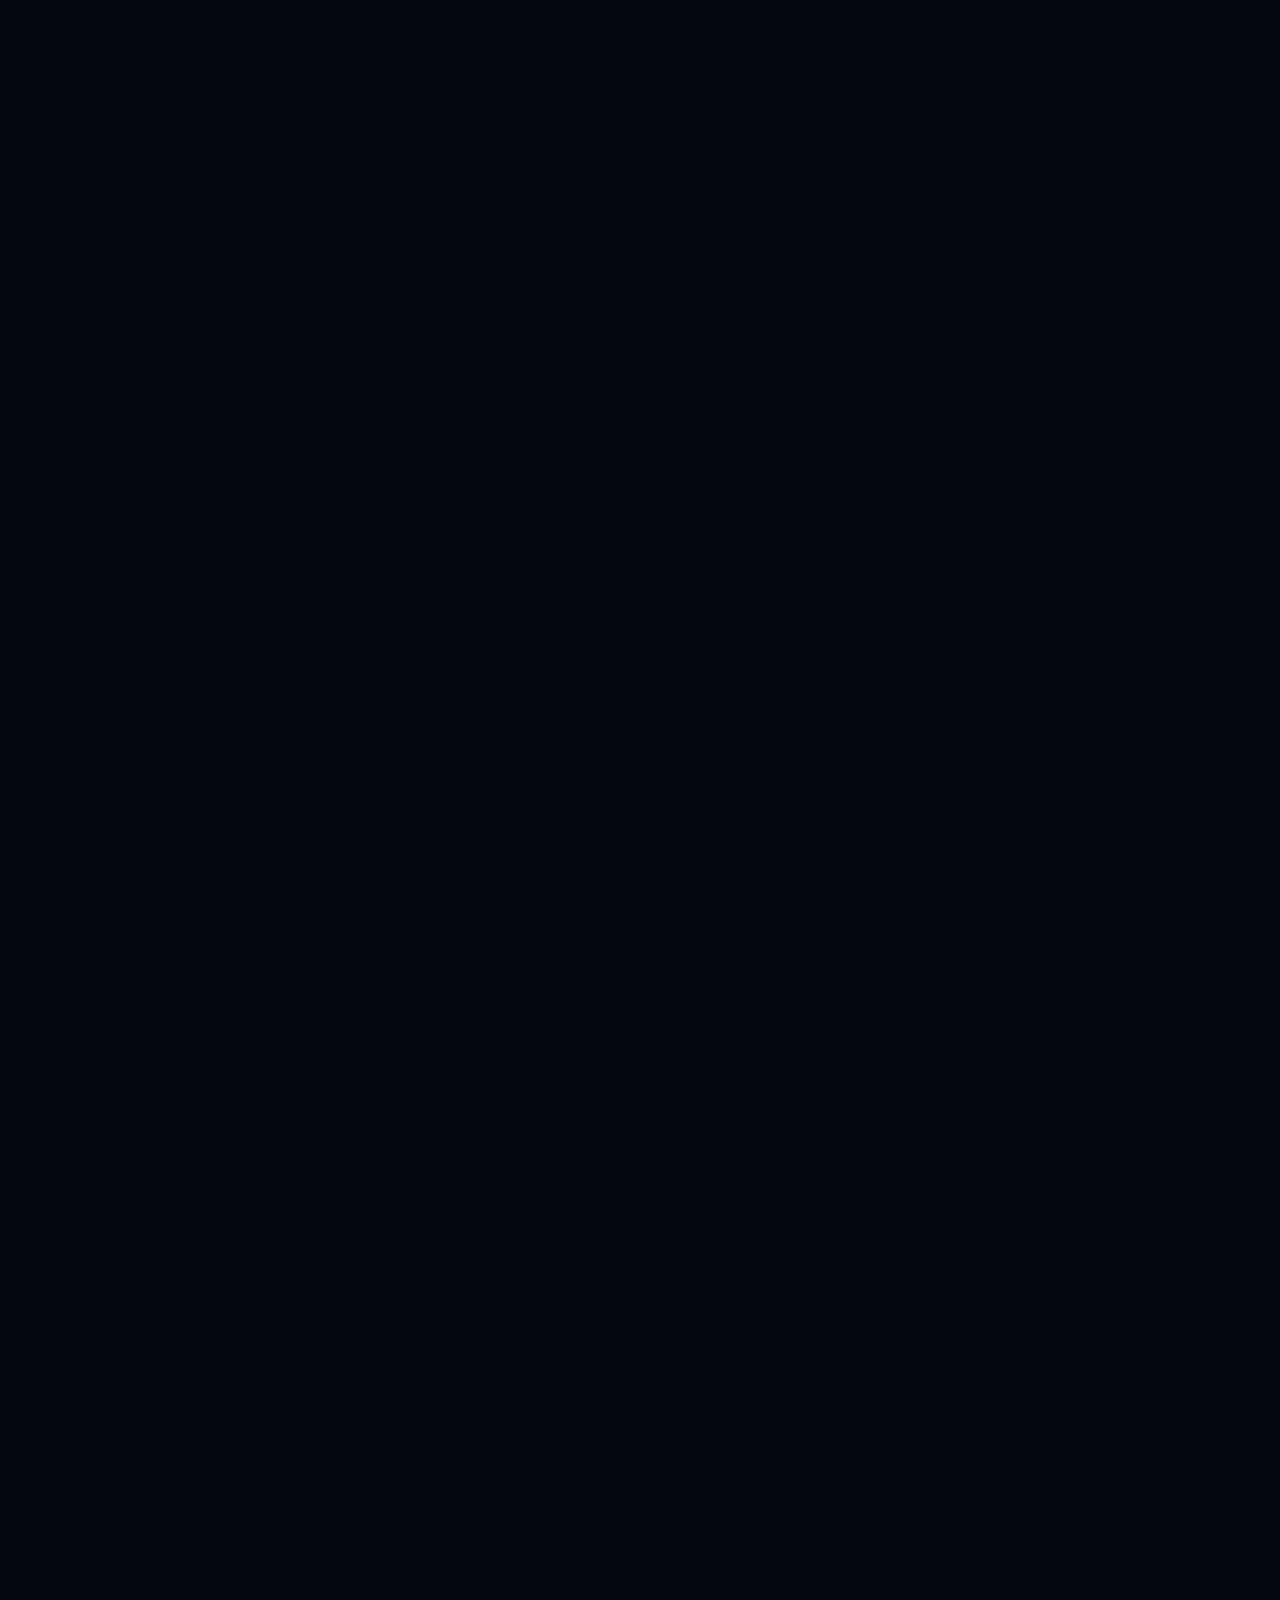
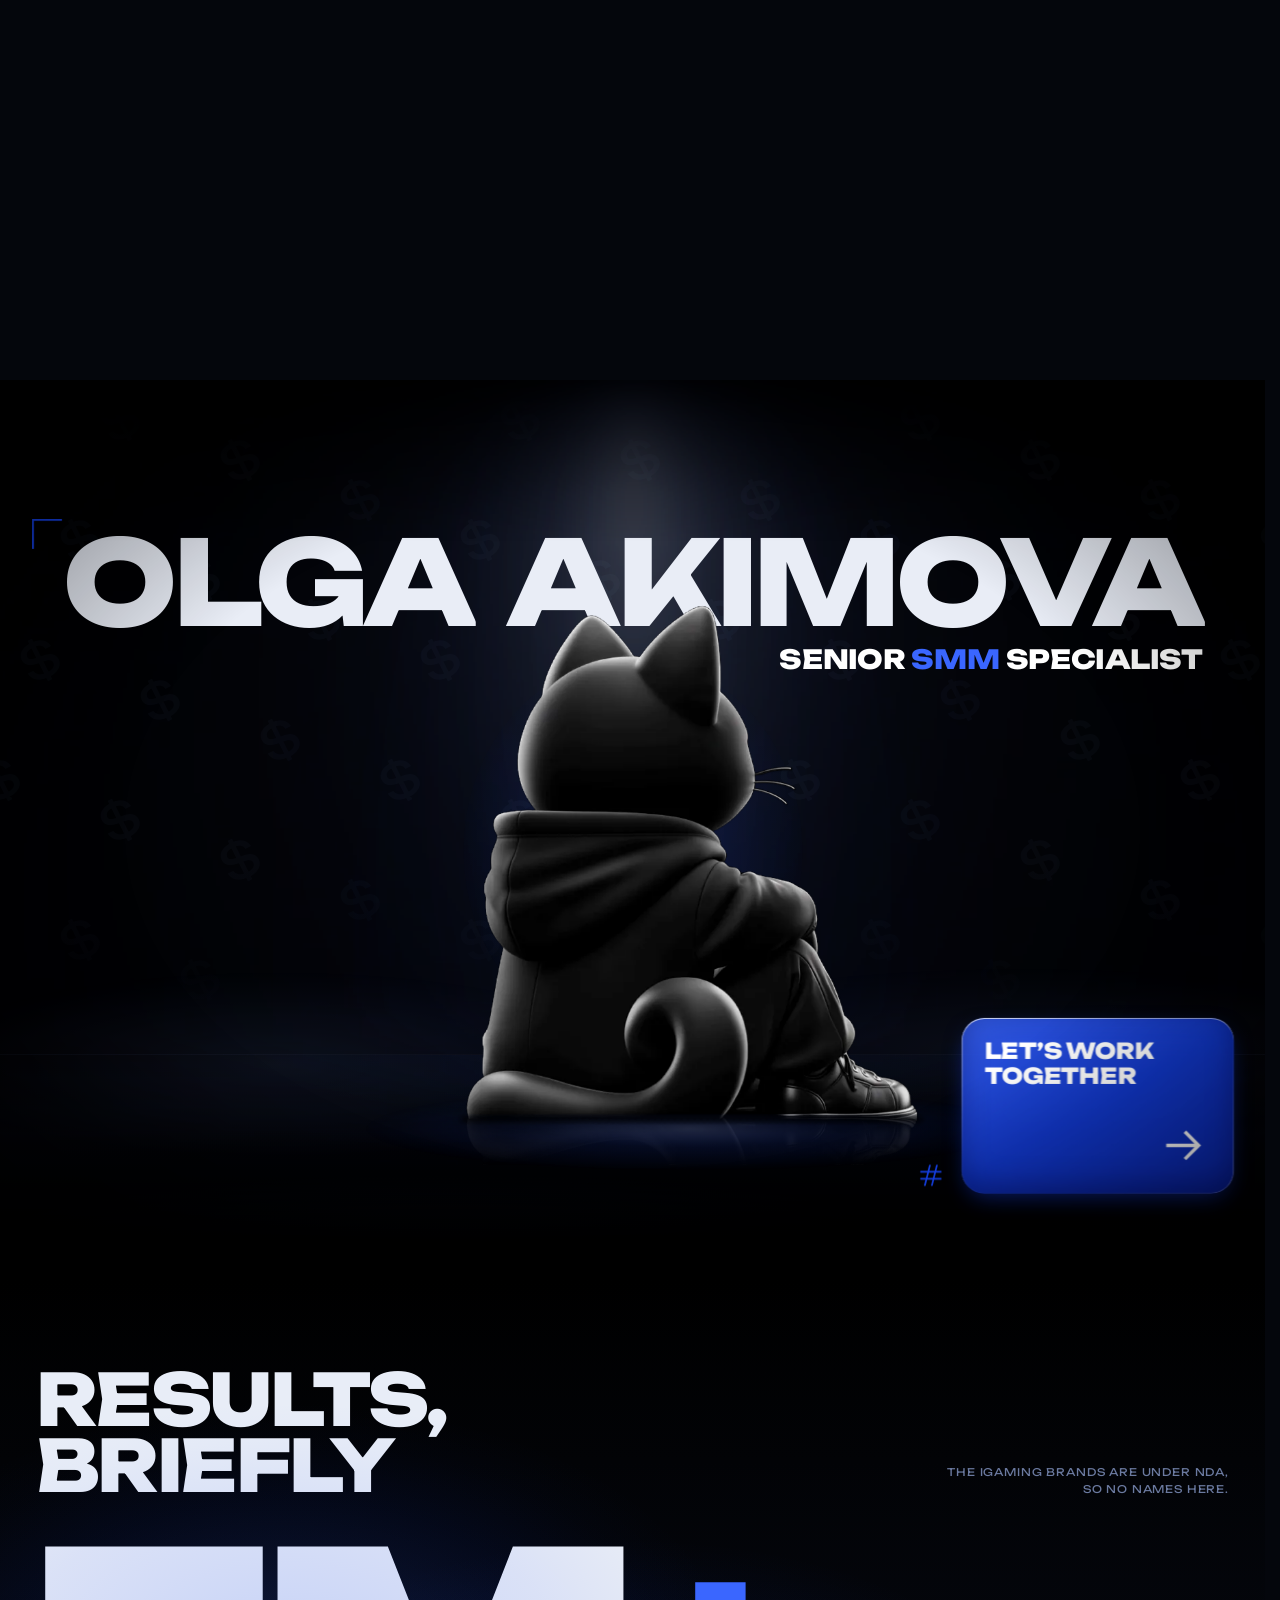
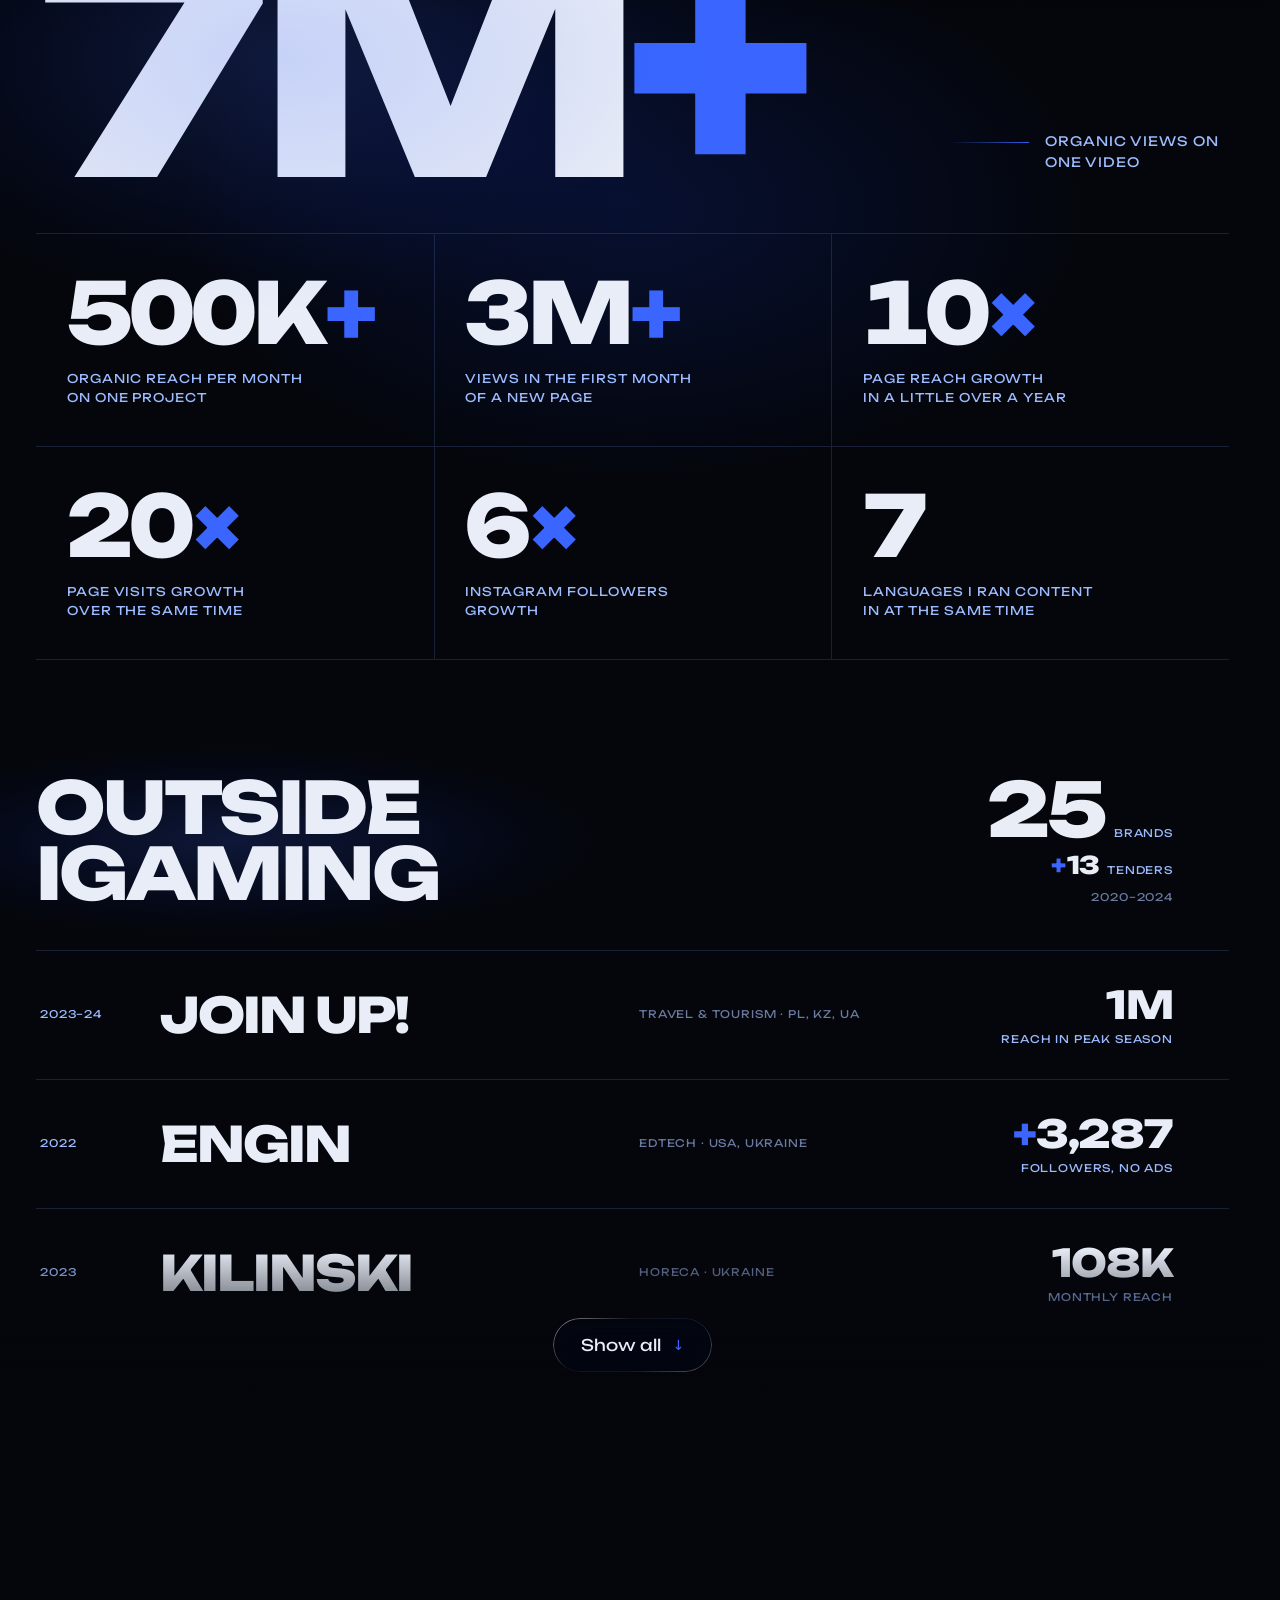
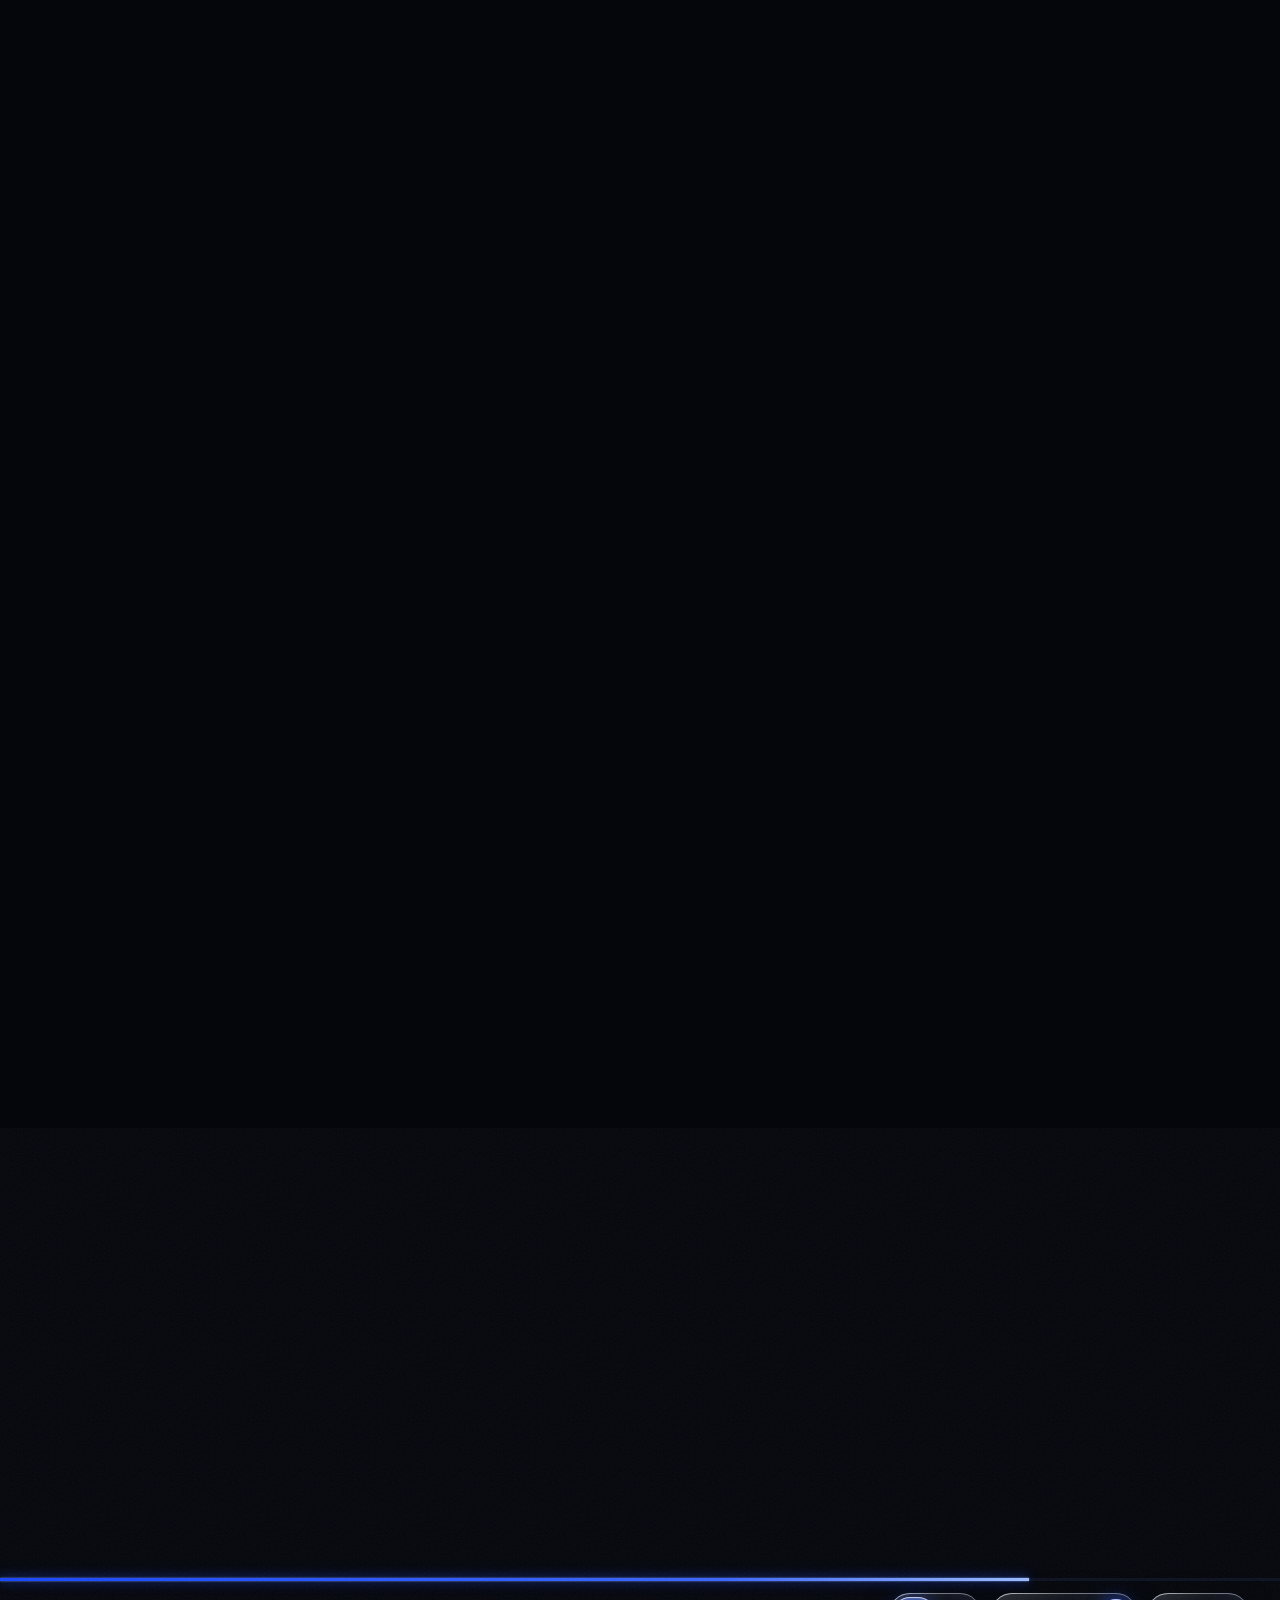
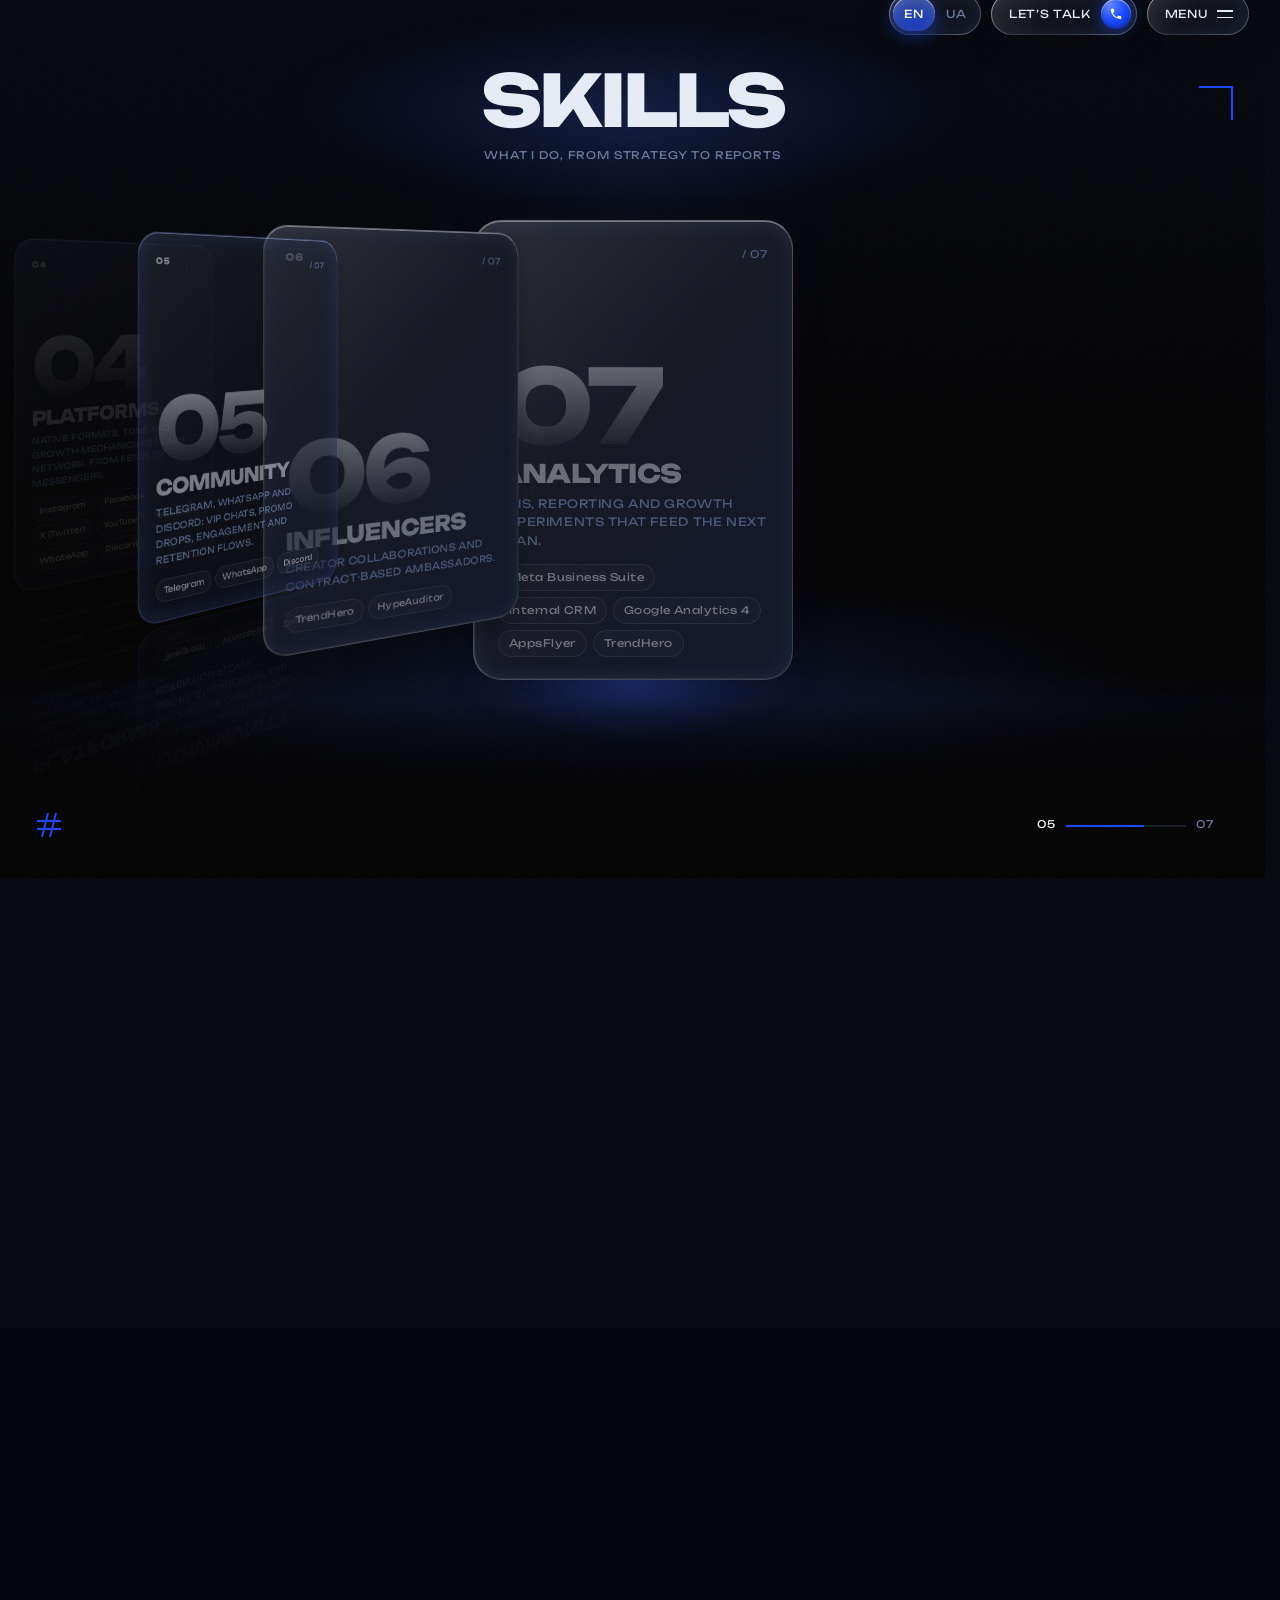
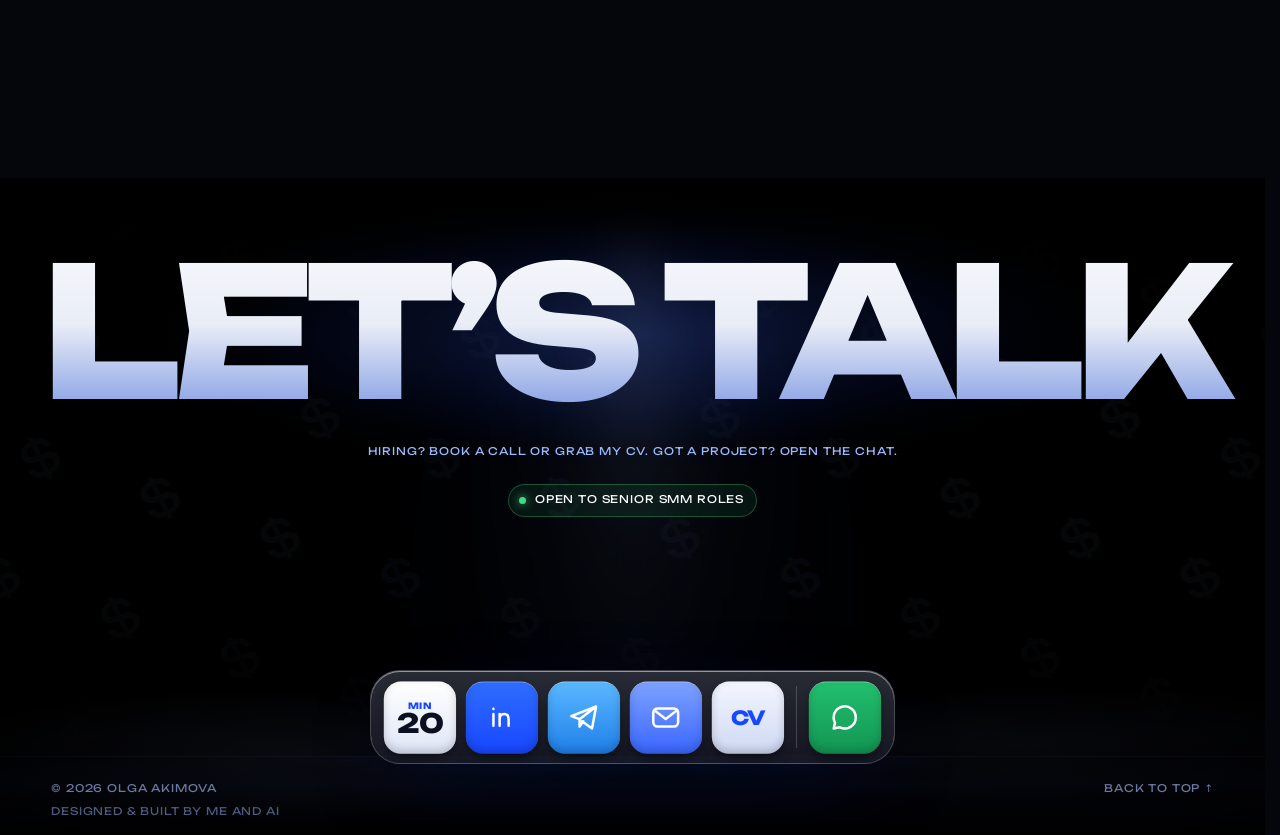
==== index.html @ deefdbe8 "Custom domain itsolga.com: meta URLs, CV window link and both CVs (PDF + page images) point to it Co" ====
<!DOCTYPE html>
<html lang="en" class="is-loading">
<head>
  <meta charset="utf-8">
  <meta name="viewport" content="width=device-width, initial-scale=1, viewport-fit=cover">
  <title>Olga Akimova — Senior SMM Specialist</title>
  <meta name="description" content="Olga Akimova — Senior SMM Specialist with 6+ years across the U.S., Europe, LATAM, Asia, Africa and the UAE, including 2+ years in iGaming. Social strategy, content, community, growth and AI content.">
  <meta name="theme-color" content="#04060c">
  <meta property="og:title" content="Olga Akimova — Senior SMM Specialist">
  <meta property="og:description" content="Senior SMM Specialist. 6+ years, 2+ in iGaming. Launches from zero, organic growth, AI content.">
  <meta property="og:type" content="website">
  <meta property="og:url" content="https://itsolga.com/">
  <meta property="og:image" content="https://itsolga.com/assets/og.jpg">
  <meta property="og:image:width" content="1200">
  <meta property="og:image:height" content="630">
  <meta property="og:image:alt" content="Olga Akimova — Senior SMM Specialist">
  <meta name="twitter:card" content="summary_large_image">
  <meta name="twitter:image" content="https://itsolga.com/assets/og.jpg">
  <link rel="icon" href="assets/favicon.png" type="image/png" sizes="48x48">
  <link rel="apple-touch-icon" href="assets/apple-touch-icon.png">
  <meta name="theme-color" content="#04060c">
  <link rel="preload" href="assets/fonts/unbounded-latin-800-normal.woff2" as="font" type="font/woff2" crossorigin>
  <link rel="preload" href="assets/fonts/unbounded-cyrillic-800-normal.woff2" as="font" type="font/woff2" crossorigin>
  <link rel="preload" href="assets/fonts/unbounded-latin-400-normal.woff2" as="font" type="font/woff2" crossorigin>
  <link rel="preload" href="assets/cat/seq/000.webp?v=20261126a" as="image" media="(min-aspect-ratio: 3/4)">
  <link rel="preload" href="assets/cat/seq-m/000.webp?v=20261126a" as="image" media="(max-aspect-ratio: 3/4)">
  <link rel="stylesheet" href="css/style.css?v=20261133m">
  <!-- scripts start downloading right away but run after the page is parsed, in this order -->
  <script defer src="vendor/lenis.min.js"></script>
  <script defer src="js/i18n.js?v=20261133m"></script>
  <script defer src="js/main.js?v=20261133m"></script>
  <script defer src="js/cases.js?v=20261133m"></script>
  <script defer src="js/cases-ui.js?v=20261133m"></script>
  <script defer src="js/skills.js?v=20261133m"></script>
  <script defer src="js/contact.js?v=20261133m"></script>
</head>
<body class="is-loading">

  <!-- ================= LOADER =================
       Minimal: a thin line and a small number while the cat frames load. -->
  <div class="loader" id="loader" aria-hidden="true">
    <div class="loader__line"><i id="loaderBar"></i></div>
    <div class="loader__count mono" id="loaderCount">0%</div>
  </div>

  <!-- scroll progress: how much of the page is behind you -->
  <div class="progress" aria-hidden="true"><i id="scrollProgress"></i></div>

  <!-- ================= HEADER ================= -->
  <header class="header" id="header">
    <nav class="header__right" aria-label="Main">
      <div class="lang glass" role="group" aria-label="Language">
        <i class="lang__pill" aria-hidden="true"></i>
        <button class="lang__btn" data-lang="en" type="button">EN</button>
        <button class="lang__btn" data-lang="uk" type="button">UA</button>
      </div>
      <a class="pill pill--cta glass" href="https://cal.com/olga-akimova" target="_blank" rel="noopener" aria-label="Book a call">
        <span data-i18n="nav.talk">Let’s talk</span>
        <span class="pill__icon" aria-hidden="true">
          <svg viewBox="0 0 24 24"><path d="M6.6 10.8a15.1 15.1 0 0 0 6.6 6.6l2.2-2.2a1 1 0 0 1 1-.25c1.12.37 2.33.57 3.6.57a1 1 0 0 1 1 1V20a1 1 0 0 1-1 1A17 17 0 0 1 3 4a1 1 0 0 1 1-1h3.5a1 1 0 0 1 1 1c0 1.25.2 2.45.57 3.57a1 1 0 0 1-.25 1z" fill="currentColor"/></svg>
        </span>
      </a>
      <button class="pill pill--menu glass" id="menuBtn" type="button" aria-expanded="false" aria-controls="menu">
        <span data-i18n="nav.menu">Menu</span>
        <span class="burger" aria-hidden="true"><i></i><i></i></span>
      </button>
    </nav>
  </header>

  <!-- ================= MENU OVERLAY ================= -->
  <!-- liquid-glass refraction (used by Chromium; other browsers fall back to blur) -->
  <svg width="0" height="0" style="position:absolute" aria-hidden="true">
    <filter id="lg-refract" x="0" y="0" width="100%" height="100%" color-interpolation-filters="sRGB">
      <feTurbulence type="fractalNoise" baseFrequency="0.008 0.012" numOctaves="2" seed="7" result="noise"/>
      <feGaussianBlur in="noise" stdDeviation="2" result="soft"/>
      <feDisplacementMap in="SourceGraphic" in2="soft" scale="38" xChannelSelector="R" yChannelSelector="G"/>
    </filter>
  </svg>

  <div class="menu" id="menu" aria-hidden="true">
    <div class="menu__grid"></div>
    <ul class="menu__list">
      <li><a href="#top"><span class="mono">01</span><b data-i18n="menu.home">Home</b></a></li>
      <li><a href="#numbers"><span class="mono">02</span><b data-i18n="menu.numbers">Numbers</b></a></li>
      <li><a href="#cases"><span class="mono">03</span><b data-i18n="menu.cases">Cases</b></a></li>
      <li><a href="#skills"><span class="mono">04</span><b data-i18n="menu.skills">Skills</b></a></li>
      <li><a href="#contact"><span class="mono">05</span><b data-i18n="menu.contact">Contact</b></a></li>
    </ul>
  </div>

  <main id="top">
    <!-- ================= HERO ================= -->
    <section class="hero" id="hero">
      <div class="hero__pin">
        <!-- full-bleed atmosphere -->
        <div class="hero__bg" aria-hidden="true">
          <div class="hero__pattern"></div>
          <div class="hero__light"></div>
          <div class="hero__light hero__light--wide"></div>
          <div class="hero__floor"></div>
          <div class="haze haze--back"></div>
        </div>

        <!-- the composition: a fixed artboard (1440×900, or 390×844 on portrait screens)
             scaled as one piece, so nothing shifts when the window or zoom changes -->
        <div class="board" id="board">
          <i class="corner corner--tl" aria-hidden="true"></i>
          <i class="corner corner--br" aria-hidden="true"></i>

          <h1 class="hero__title" id="heroTitle">
            <span class="sr" data-i18n="hero.sr">Olga Akimova — Senior SMM Specialist</span>
            <span class="hero__row" id="heroRow" aria-hidden="true">
              <span class="hero__mask"><span class="hero__word" data-i18n="hero.first">OLGA</span></span>
              <span class="hero__mask"><span class="hero__word" data-i18n="hero.last">AKIMOVA</span></span>
            </span>
            <span class="hero__mask hero__mask--role" aria-hidden="true"><span class="hero__role" data-i18n="hero.role">SENIOR <em>SMM</em> SPECIALIST</span></span>
          </h1>

          <ul class="hero__list mono" aria-label="Focus">
            <li>iGAMING</li>
            <li data-i18n="hero.l2">STRATEGY</li>
            <li data-i18n="hero.l3">CONTENT</li>
            <li data-i18n="hero.l4">GROWTH</li>
          </ul>

          <div class="hero__stage" id="stage">
            <canvas class="cat" id="cat" role="img" aria-label="Black cat mascot in a hoodie"></canvas>
          </div>

          <!-- HUD labels (appear while the cat turns) -->
          <div class="hud hud--1">
            <span class="hud__tag mono" data-i18n="hero.t1">ROLE</span>
            <p class="mono" data-i18n="hero.n1"><span class="hud__dup">SENIOR SMM SPECIALIST. <br></span>6+ YEARS IN SOCIAL. <br>EX-TEAM LEAD.</p>
          </div>
          <div class="hud hud--2">
            <span class="hud__tag mono" data-i18n="hero.t2">iGAMING</span>
            <p class="mono" data-i18n="hero.n2">2+ YEARS IN iGAMING. <br>LATAM, AFRICA, TURKEY. <br>LAUNCHES FROM ZERO.</p>
          </div>
          <div class="hud hud--3">
            <span class="hud__tag mono" data-i18n="hero.t3">AI</span>
            <p class="mono" data-i18n="hero.n3">AI CONTENT &amp; AUTOMATION. <br>VIRTUAL CREATORS. <br>2× OUTPUT, SAME TEAM.</p>
          </div>

          <a class="cta glass magnetic" href="#contact">
            <span class="cta__text" data-i18n="hero.cta">Let’s work <br>together</span>
            <span class="cta__arrow" aria-hidden="true">
              <svg viewBox="0 0 48 48"><path d="M10 24h26M26 13l11 11-11 11" fill="none" stroke="currentColor" stroke-width="3" stroke-linecap="square"/></svg>
            </span>
          </a>

          <div class="hero__scroll mono"><i></i><span data-i18n="hero.scroll">SCROLL TO EXPLORE</span></div>
        </div>

        <div class="haze haze--front" aria-hidden="true"></div>
        <div class="vignette" aria-hidden="true"></div>
      </div>
    </section>

    <!-- placeholder so the hero pin has room to finish; next blocks go here -->
    <!-- ================= NUMBERS ================= -->
    <section class="nums" id="numbers">
      <div class="nums__in">
        <header class="nums__head">
          <h2 class="nums__title" data-i18n="nums.title">Results, <br>briefly</h2>
          <p class="nums__note mono" data-i18n="nums.note">The iGaming brands are under NDA, <br>so no names here.</p>
        </header>
        <div class="nums__hero">
          <div class="nums__big"><span class="sr">7M+</span><span class="count" aria-hidden="true" data-to="7">7</span><span aria-hidden="true">M</span><em aria-hidden="true">+</em></div>
          <p class="nums__lbl mono" data-i18n="nums.big">Organic views on one video</p>
        </div>
        <ul class="nums__grid">
          <li class="cell" style="--i:0">
            <div class="cell__num"><span class="sr">500K+</span><span class="count" aria-hidden="true" data-to="500">500</span><span aria-hidden="true">K</span><em aria-hidden="true">+</em></div>
            <p class="cell__lbl mono" data-i18n="nums.c1">Organic reach per month <br>on one project</p>
          </li>
          <li class="cell" style="--i:1">
            <div class="cell__num"><span class="sr">3M+</span><span class="count" aria-hidden="true" data-to="3">3</span><span aria-hidden="true">M</span><em aria-hidden="true">+</em></div>
            <p class="cell__lbl mono" data-i18n="nums.c2">Views in the first month <br>of a new page</p>
          </li>
          <li class="cell" style="--i:2">
            <div class="cell__num"><span class="sr">10×</span><span class="count" aria-hidden="true" data-to="10">10</span><em aria-hidden="true">×</em></div>
            <p class="cell__lbl mono" data-i18n="nums.c3">Page reach growth <br>in a little over a year</p>
          </li>
          <li class="cell" style="--i:3">
            <div class="cell__num"><span class="sr">20×</span><span class="count" aria-hidden="true" data-to="20">20</span><em aria-hidden="true">×</em></div>
            <p class="cell__lbl mono" data-i18n="nums.c4">Page visits growth <br>over the same time</p>
          </li>
          <li class="cell" style="--i:4">
            <div class="cell__num"><span class="sr">6×</span><span class="count" aria-hidden="true" data-to="6">6</span><em aria-hidden="true">×</em></div>
            <p class="cell__lbl mono" data-i18n="nums.c5">Instagram followers <br>growth</p>
          </li>
          <li class="cell" style="--i:5">
            <div class="cell__num"><span class="sr">7</span><span class="count" aria-hidden="true" data-to="7">7</span><em aria-hidden="true"></em></div>
            <p class="cell__lbl mono" data-i18n="nums.c6">Languages I ran content <br>in at the same time</p>
          </li>
        </ul>
      </div>
    </section>

    <!-- ================= CASES OUTSIDE iGAMING ================= -->
    <section class="cases" id="cases">
      <!-- soft glow in the hovered brand's colour, drifts after the cursor (desktop) -->
      <div class="cglow-wrap" aria-hidden="true"><div class="cglow" id="cglow"></div></div>
      <div class="cases__in">
        <header class="cases__head">
          <h2 class="cases__title" data-i18n="cases.title">Outside <br>iGaming</h2>
          <div class="cases__count">
            <span class="cases__row"><b class="cases__big" id="casesBrands">25</b><span class="cases__lbl mono" data-i18n="cases.brands">brands</span></span>
            <span class="cases__more"><b><em aria-hidden="true">+</em><span id="casesTenders">13</span></b> <span class="mono" data-i18n="cases.tenders">tenders</span></span>
            <p class="cases__note mono" data-i18n="cases.note">2020–2024</p>
          </div>
        </header>
        <ol class="clist" id="clist"></ol>
      </div>
      <div class="also">
        <p class="also__label mono" data-i18n="cases.also">Tenders and <br>smaller projects</p>
        <div class="also__viewport"><div class="also__track" id="alsoTrack"></div></div>
      </div>
    </section>

    <section class="skills" id="skills" aria-labelledby="skTitle">
      <div class="skills__pin">
        <div class="sk-studio" aria-hidden="true"><div class="sk-beam"></div><div class="sk-floor"></div><div class="sk-vig"></div></div>
        <span class="sk-corner sk-corner--tl" aria-hidden="true"></span><span class="sk-corner sk-corner--br" aria-hidden="true"></span>
        <header class="sk-head">
          <h2 class="sk-title" id="skTitle" data-i18n="skills.title">Skills</h2>
          <p class="sk-note mono" data-i18n="skills.note">What I do, from strategy to reports</p>
        </header>
        <div class="sk-stage"><div class="sk-halo" aria-hidden="true"></div><div class="sk-track"></div></div>
        <div class="sk-prog mono"><b id="skNum">01</b><i aria-hidden="true"><s id="skBar"></s></i><span>06</span></div>
      </div>
    </section>

    <section class="contact" id="contact" aria-labelledby="ctTitle">
      <div class="ct-bg" aria-hidden="true"><div class="ct-pattern"></div><div class="ct-light"></div><div class="ct-floor"></div><div class="ct-haze"></div><div class="ct-vig"></div></div>
      <div class="ct-scrim" aria-hidden="true"></div>
      
      <div class="ct-in">
        <h2 class="ct-title" id="ctTitle" data-i18n="contact.title">Let’s talk</h2>
        <p class="ct-lead mono" data-i18n="contact.lead">Hiring? Book a call or grab my CV. Got a project? Open the chat.</p>
        <span class="ct-status mono" data-i18n="contact.status">Open to Senior SMM roles</span>
        <div class="ct-dock" id="ctDock">
          <span class="ct-bar" aria-hidden="true"></span>
          <a class="ct-app" style="--i:0" href="https://cal.com/olga-akimova" target="_blank" rel="noopener"><span class="ct-face ct-f-cal"><em data-i18n="contact.min">MIN</em><strong>20</strong></span><span class="ct-tip ct-tip--main mono" data-i18n="contact.call">Book a call</span><span class="ct-lbl" data-i18n="contact.callShort">Call</span><span class="ct-dot"></span></a>
          <a class="ct-app" style="--i:1" href="https://www.linkedin.com/in/olha-akimova" target="_blank" rel="noopener"><span class="ct-face ct-f-in"><svg class="ct-ico"><use href="#ct-i-in"/></svg></span><span class="ct-tip mono">LinkedIn</span><span class="ct-lbl">LinkedIn</span><span class="ct-dot"></span></a>
          <a class="ct-app" style="--i:2" href="https://t.me/itsolz" target="_blank" rel="noopener"><span class="ct-face ct-f-tg"><svg class="ct-ico"><use href="#ct-i-tg"/></svg></span><span class="ct-tip mono">Telegram</span><span class="ct-lbl">Telegram</span><span class="ct-dot"></span></a>
          <a class="ct-app" style="--i:3" href="mailto:hello@mail.com"><span class="ct-face ct-f-mail"><svg class="ct-ico"><use href="#ct-i-mail"/></svg></span><span class="ct-tip mono">hello@mail.com</span><span class="ct-lbl" data-i18n="contact.email">Email</span><span class="ct-dot"></span></a>
          <a class="ct-app" style="--i:4" href="#cv" data-cv><span class="ct-face ct-f-cv"><b>CV</b></span><span class="ct-tip mono" data-i18n="contact.cv">CV · PDF</span><span class="ct-lbl">CV</span><span class="ct-dot"></span></a>
          <span class="ct-sep" aria-hidden="true"></span>
          <a class="ct-app" style="--i:5" href="#brief" data-openchat><span class="ct-face ct-f-chat"><svg class="ct-ico"><use href="#ct-i-chat"/></svg></span><span class="ct-tip mono" data-i18n="contact.brief">Brief me · 10 sec</span><span class="ct-lbl" data-i18n="contact.briefShort">Brief</span><span class="ct-dot"></span></a>
          <div class="ct-win" id="ctWin" role="dialog" aria-labelledby="ctWinName" data-lenis-prevent>
            <div class="ct-win__head"><span class="ct-ava">OA</span><span><b id="ctWinName" data-i18n="contact.name">Olga Akimova</b><small id="ctState" data-i18n="contact.online">online</small></span><button class="ct-x" id="ctClose" type="button" aria-label="Close"><i></i><i></i></button></div>
            <div class="ct-log" id="ctLog" aria-live="polite"></div>
            <div class="ct-reply"><div class="ct-kb" id="ctKb"></div><div class="ct-comp"><div class="ct-field" id="ctField"></div><a class="ct-sendbtn" id="ctSend" target="_blank" rel="noopener" aria-label="Send in Telegram" aria-disabled="true"><svg viewBox="0 0 24 24"><path d="M21 4 3 11l6 2.2M21 4l-3 16-7.2-5.3M21 4 9 13.2v5.3l2.8-3.8"/></svg></a></div><div class="ct-hint" id="ctHint"></div></div>
          </div>
        </div>
      </div>
      <footer class="ct-foot mono">
        <div class="ct-foot__row"><span data-i18n="contact.copy">© 2026 Olga Akimova</span><a href="#top" data-i18n="contact.top">Back to top ↑</a></div>
        <div class="ct-foot__row ct-foot__row--sub"><span data-i18n="contact.role">Designed &amp; built by me and AI</span></div>
      </footer>
      <svg width="0" height="0" style="position:absolute" aria-hidden="true">
        <symbol id="ct-i-in" viewBox="0 0 24 24"><path d="M6 9.5V18M6 5.6v.2M10.5 18V9.5M10.5 13.2c0-2.3 1.4-3.7 3.4-3.7S17 10.9 17 13.2V18"/></symbol>
        <symbol id="ct-i-tg" viewBox="0 0 24 24"><path d="M21 4 3 11l6 2.2M21 4l-3 16-7.2-5.3M21 4 9 13.2v5.3l2.8-3.8"/></symbol>
        <symbol id="ct-i-mail" viewBox="0 0 24 24"><rect x="3" y="5.5" width="18" height="13" rx="3"/><path d="m4 7 8 6 8-6"/></symbol>
        <symbol id="ct-i-chat" viewBox="0 0 24 24"><path d="M20 12a8 8 0 0 1-11.6 7.1L4 20l1-4.2A8 8 0 1 1 20 12Z"/></symbol>
      </svg>
    </section>
  </main>

  <!-- case view: opens over the page when a case is chosen -->
  <div class="cview" id="cview" data-lenis-prevent role="dialog" aria-modal="true" aria-hidden="true" aria-labelledby="cviewName">
    <div class="cview__panel">
      <button class="cview__close" id="cviewClose" type="button" aria-label="Close"><i></i><i></i></button>
      <div class="cview__media" id="cviewMedia"></div>
      <div class="cview__text">
        <p class="cview__meta mono" id="cviewMeta"></p>
        <h3 class="cview__name" id="cviewName"></h3>
        <p class="cview__line" id="cviewLine"></p>
        <ul class="cview__stats" id="cviewStats"></ul>
        <div class="cview__body" id="cviewBody"></div>
        <p class="cview__did" id="cviewDid"></p>
        <div class="cview__nav" id="cviewNav">
          <button class="cview__btn mono" id="cviewPrev" type="button"><span aria-hidden="true">←</span> <span data-i18n="cases.prev">Previous</span></button>
          <span class="cview__count mono" id="cviewCount">01 / 18</span>
          <button class="cview__btn mono" id="cviewNext" type="button"><span data-i18n="cases.next">Next</span> <span aria-hidden="true">→</span></button>
        </div>
      </div>
    </div>
  </div>

  <!-- CV: the PDF's pages on paper inside a glass window, with a download button -->
  <div class="cvv" id="cvView" data-lenis-prevent role="dialog" aria-modal="true" aria-hidden="true" aria-labelledby="cvvTitle">
    <div class="cvv__win glass">
      <header class="cvv__bar">
        <div class="cvv__h">
          <b class="cvv__title" id="cvvTitle" data-i18n="cv.title">CV · Olga Akimova</b>
          <span class="cvv__meta mono" data-i18n="cv.meta">PDF · 2 pages · <span class="nw">updated Nov 2026</span></span>
        </div>
        <div class="cvv__lang" role="group" aria-label="CV language">
          <button class="cvv__lb mono" type="button" data-cvlang="en" aria-pressed="true">EN</button><button class="cvv__lb mono" type="button" data-cvlang="ua" aria-pressed="false">UA</button>
        </div>
        <a class="cvv__dl mono" id="cvvDl" href="assets/cv/Olha_Akimova_CV.pdf" download="Olha_Akimova_CV.pdf"><span data-i18n="cv.download">Download PDF</span><svg viewBox="0 0 24 24" aria-hidden="true"><path d="M12 4v11m0 0l-4.5-4.5M12 15l4.5-4.5M5 19h14" fill="none" stroke="currentColor" stroke-width="2" stroke-linecap="round"/></svg></a>
        <button class="cvv__x" id="cvvClose" type="button" aria-label="Close"><svg viewBox="0 0 24 24" aria-hidden="true"><path d="M6 6l12 12M18 6L6 18" fill="none" stroke="currentColor" stroke-width="2"/></svg></button>
      </header>
      <div class="cvv__paper" id="cvvPaper" tabindex="-1">
        <div class="cvv__sheet">
          <img class="cvv__page" data-src-en="assets/cv/cv-1.webp" data-src-ua="assets/cv/cv-ua-1.webp" width="1588" height="2246" alt="CV, page 1 of 2: contacts, education, courses, languages, profile and current role" decoding="async">
          <a class="cvv__hot" style="left:73.2%;top:4.82%;width:19.7%;height:1.98%" href="https://t.me/itsolz" target="_blank" rel="noopener" aria-label="Telegram @itsolz"></a>
          <a class="cvv__hot" style="left:73.2%;top:8.20%;width:19.7%;height:1.98%" href="tel:+380633491548" aria-label="Phone"></a>
          <a class="cvv__hot" style="left:73.2%;top:9.89%;width:19.7%;height:1.98%" href="https://www.linkedin.com/in/olha-akimova" target="_blank" rel="noopener" aria-label="LinkedIn"></a>
          <a class="cvv__hot" style="left:73.2%;top:11.57%;width:19.7%;height:1.98%" href="https://itsolga.com/" data-portfolio aria-label="Portfolio website"></a>
        </div>
        <div class="cvv__sheet">
          <img class="cvv__page" data-src-en="assets/cv/cv-2.webp" data-src-ua="assets/cv/cv-ua-2.webp" width="1588" height="2248" alt="CV, page 2 of 2: areas of expertise, tech stack, earlier roles" decoding="async">
        </div>
      </div>
    </div>
  </div>

  <div class="ct-toast mono" id="ctToast" role="status"></div>
</body>
</html>
---- css/style.css ----
/* ============ FONTS (self-hosted, latin + cyrillic) ============ */
@font-face{font-family:"Unbounded";font-weight:800;font-display:swap;src:url(../assets/fonts/unbounded-latin-800-normal.woff2) format("woff2");unicode-range:U+0000-00FF,U+0131,U+0152-0153,U+02BB-02BC,U+02C6,U+02DA,U+02DC,U+2000-206F,U+20AC,U+2122,U+2191,U+2193,U+2212,U+2215}
@font-face{font-family:"Unbounded";font-weight:800;font-display:swap;src:url(../assets/fonts/unbounded-cyrillic-800-normal.woff2) format("woff2");unicode-range:U+0301,U+0400-045F,U+0490-0491,U+04B0-04B1,U+2116}
@font-face{font-family:"Unbounded";font-weight:400;font-display:swap;src:url(../assets/fonts/unbounded-latin-400-normal.woff2) format("woff2");unicode-range:U+0000-00FF,U+2000-206F,U+2122}
@font-face{font-family:"Unbounded";font-weight:400;font-display:swap;src:url(../assets/fonts/unbounded-cyrillic-400-normal.woff2) format("woff2");unicode-range:U+0301,U+0400-045F,U+0490-0491,U+04B0-04B1,U+2116}

/* ============ TOKENS ============ */
:root{
  --bg:#04060c;
  --bg-2:#070b18;
  --navy:#0a1330;
  --blue:#1747ff;      /* electric blue from the banner */
  --blue-hi:#3a66ff;
  --ice:#9cbcff;
  --text:#e8edf7;
  --dim:#6b7aa0;
  --line:rgba(120,150,255,.18);
  --display:"Unbounded",system-ui,sans-serif;
  --mono:"Unbounded",system-ui,sans-serif;     /* small labels: Unbounded Regular */
  --body:"Unbounded",system-ui,sans-serif;
  --pad:clamp(16px,2.4vw,36px);
  --header-h:72px;
  --ease:cubic-bezier(.22,1,.36,1);            /* strong ease-out: things entering, settling, responding */
  --ease-out:var(--ease);
  --ease-in-out:cubic-bezier(.77,0,.175,1);    /* strong ease-in-out: things moving across the screen */
  --ease-drawer:cubic-bezier(.32,.72,0,1);     /* iOS-like sheet: the case view */
  --ease-soft:cubic-bezier(.45,0,.55,1);       /* gentle in-out: the hero's slow colour changes */
}

*,*::before,*::after{box-sizing:border-box}
html{background:var(--bg);color:var(--text);-webkit-text-size-adjust:100%;scrollbar-gutter:stable}  /* no width jump when the scrollbar appears */
html.lenis,html.lenis body{height:auto}
.lenis.lenis-smooth{scroll-behavior:auto!important}
body{margin:0;font-family:var(--body);background:var(--bg);overflow-x:hidden;-webkit-font-smoothing:antialiased}
body.is-loading{overflow:hidden;height:100vh;touch-action:none;overscroll-behavior:none}
html.is-loading{overflow:hidden}   /* iOS ignores overflow on body alone; a class, not :has() — :has() on html re-styled the whole page whenever Lenis toggled its classes */
a{color:inherit;text-decoration:none}
button{font:inherit;color:inherit;background:none;border:0;cursor:pointer;padding:0}
img{display:block;max-width:100%}
.mono{font-family:var(--mono);font-weight:400;font-size:10.5px;letter-spacing:.08em;text-transform:uppercase;line-height:1.6}
::selection{background:var(--blue);color:#fff}

/* film grain over everything */
body::after{
  content:"";position:fixed;inset:-50%;z-index:90;pointer-events:none;opacity:.06;
  background-image:url("data:image/svg+xml,%3Csvg xmlns='http://www.w3.org/2000/svg' width='160' height='160'%3E%3Cfilter id='n'%3E%3CfeTurbulence type='fractalNoise' baseFrequency='.9' numOctaves='2' stitchTiles='stitch'/%3E%3C/filter%3E%3Crect width='100%25' height='100%25' filter='url(%23n)'/%3E%3C/svg%3E");
  /* static on purpose: animating a full-screen layer makes Safari repaint every frame */
}
@keyframes grain{0%{transform:translate(0,0)}20%{transform:translate(-3%,2%)}40%{transform:translate(2%,-3%)}60%{transform:translate(-2%,-1%)}80%{transform:translate(3%,3%)}100%{transform:translate(0,0)}}

/* ============ LOADER (minimal) ============ */
.loader{position:fixed;inset:0;z-index:100;background:#000;display:flex;flex-direction:column;align-items:center;justify-content:center;gap:14px;transition:opacity .6s ease-out}
.loader.is-done{opacity:0;pointer-events:none}
.loader__line{width:min(220px,50vw);height:1px;background:rgba(156,188,255,.14);overflow:hidden}
.loader__line i{display:block;height:100%;width:100%;background:var(--blue-hi);box-shadow:0 0 8px var(--blue);transform:scaleX(0);transform-origin:left}
.loader__count{color:var(--dim);font-variant-numeric:tabular-nums;letter-spacing:.12em}

/* ============ SCROLL PROGRESS ============ */
.progress{position:fixed;top:0;left:0;right:0;height:3px;z-index:60;pointer-events:none;background:rgba(120,150,255,.08)}
.progress i{display:block;height:100%;width:100%;transform:scaleX(0);transform-origin:left center;
  background:linear-gradient(90deg,var(--blue) 0%,var(--blue-hi) 70%,var(--ice) 100%);
  box-shadow:0 0 12px rgba(23,71,255,.8),0 0 2px rgba(156,188,255,.9);will-change:transform}   /* own layer: scaling it on scroll doesn't repaint the page */

/* ============ HEADER ============ */
.header{position:fixed;top:0;left:0;right:0;z-index:50;height:var(--header-h);display:flex;align-items:center;justify-content:space-between;padding:0 var(--pad);pointer-events:none}
.header>*{pointer-events:auto}
@keyframes spin{to{transform:rotate(360deg)}}
.header__right{display:flex;align-items:center;gap:10px;margin-left:auto}

.pill{position:relative;display:inline-flex;align-items:center;gap:10px;height:42px;padding:0 6px 0 18px;border-radius:999px;
  font-family:var(--mono);font-size:11px;letter-spacing:.06em;text-transform:uppercase;transition:scale .16s var(--ease-out)}
.pill__icon{position:relative;width:30px;height:30px;border-radius:50%;display:grid;place-items:center;color:#fff;transition:transform .4s var(--ease);
  background:radial-gradient(120% 120% at 30% 20%,#5f86ff 0%,var(--blue) 45%,#0d2fd1 100%);
  box-shadow:inset 0 1px 1px rgba(255,255,255,.7),inset 0 -2px 4px rgba(0,0,40,.35),0 0 16px rgba(23,71,255,.6)}
.pill__icon svg{width:14px;height:14px}
@media (hover:hover) and (pointer:fine){.pill--cta:hover .pill__icon svg{animation:ring .7s ease-in-out}}
@keyframes ring{0%,100%{rotate:0deg}15%{rotate:-16deg}30%{rotate:14deg}45%{rotate:-10deg}60%{rotate:6deg}75%{rotate:-2deg}}
.pill--menu{padding:0 16px 0 18px}
.burger{display:flex;flex-direction:column;gap:5px;width:16px}
.burger i{display:block;height:1.5px;background:currentColor;transition:transform .4s var(--ease)}
.menu-open .burger i:first-child{transform:translateY(3.25px) rotate(45deg)}
.menu-open .burger i:last-child{transform:translateY(-3.25px) rotate(-45deg)}

.lang{position:relative;display:flex;height:42px;padding:4px;border-radius:999px}
.lang__btn{position:relative;z-index:2;width:42px;border-radius:999px;font-family:var(--mono);font-size:11px;letter-spacing:.06em;color:var(--dim);transition:color .3s}
.lang__btn.is-active{color:#fff}
/* the glass droplet that slides (and stretches) between languages */
.lang__pill{position:absolute;z-index:1;top:4px;bottom:4px;left:4px;width:42px;border-radius:999px;transform-origin:center;
  translate:var(--x,0px) 0;transition:translate .45s var(--ease-in-out);
  background:linear-gradient(180deg,rgba(80,118,255,.55),rgba(23,71,255,.75));
  box-shadow:inset 0 1px 1px rgba(255,255,255,.75),inset 0 -2px 6px rgba(0,0,60,.35),inset 0 0 10px rgba(156,188,255,.35),0 4px 18px rgba(23,71,255,.55)}

/* ============ MENU OVERLAY ============ */
.lang.is-moving .lang__pill{animation:squish .6s var(--ease-in-out)}
@keyframes squish{0%{scale:1 1}30%{scale:1.3 .9}65%{scale:.96 1.04}100%{scale:1 1}}

.menu{position:fixed;inset:0;z-index:45;background:linear-gradient(160deg,rgba(30,48,110,.38),rgba(4,6,12,.72) 60%);
  backdrop-filter:blur(28px) saturate(170%);-webkit-backdrop-filter:blur(28px) saturate(170%);
  display:flex;flex-direction:column;justify-content:center;padding:calc(var(--header-h) + 20px) var(--pad) var(--pad);
  clip-path:inset(0 0 100% 0);transition:clip-path .45s var(--ease);visibility:hidden}
.menu-open .menu{clip-path:inset(0 0 0 0);visibility:visible}
.menu__grid{position:absolute;inset:0;background-image:linear-gradient(var(--line) 1px,transparent 1px),linear-gradient(90deg,var(--line) 1px,transparent 1px);background-size:80px 80px;opacity:.25;mask-image:radial-gradient(circle at 50% 50%,#000,transparent 70%)}
.menu__list{position:relative;list-style:none;margin:0;padding:0}
.menu__list li{border-top:1px solid var(--line);overflow:hidden}
.menu__list li:last-child{border-bottom:1px solid var(--line)}
.menu__list a{display:flex;align-items:baseline;gap:24px;padding:14px 0;transform:translateY(110%);transition:transform .45s var(--ease),color .3s}
.menu-open .menu__list a{transform:none}
.menu-open .menu__list li:nth-child(2) a{transition-delay:.04s}
.menu-open .menu__list li:nth-child(3) a{transition-delay:.08s}
.menu-open .menu__list li:nth-child(4) a{transition-delay:.12s}
.menu-open .menu__list li:nth-child(5) a{transition-delay:.16s}
.menu__list span{color:var(--blue-hi);min-width:60px}
.menu__list b{font-family:var(--display);font-weight:800;font-size:clamp(34px,6.5vw,88px);text-transform:uppercase;line-height:1}
@media (hover:hover) and (pointer:fine){.menu__list a:hover{color:var(--blue-hi)}}

/* ============ HERO ============ */
.hero{position:relative;height:320vh}
.hero__pin{position:sticky;top:0;height:100vh;height:100lvh;overflow:hidden;background:#000}
.hero__bg{position:absolute;inset:0}
/* the scene fades to pure black at the bottom, so it meets the next block without a step.
   It sits above the background and the front haze (z 2) but under the cat and the button (board, z 3). */
.hero__pin::after{content:"";position:absolute;left:0;right:0;bottom:0;height:calc(18% + var(--cut,0px));z-index:2;pointer-events:none;
  background:linear-gradient(#000,#000) bottom/100% var(--cut,0px) no-repeat,linear-gradient(180deg,rgba(0,0,0,0),#000 80%) top/100% calc(100% - var(--cut,0px)) no-repeat}   /* phones: the fade ends where Results starts (--cut, main.js) and it's solid black below, also while the scene is still pinned */

/* atmosphere (full bleed, outside the artboard) */
/* dollar pattern on the wall: thin, very faint, diagonal, static.
   The tile is pre-rotated and seamless (assets/dollars.svg), so there's no rotated layer or mask
   for the browser to recomposite while scrolling. It ends at the floor line (--horizon, set by JS). */
.hero__pattern{position:absolute;left:0;right:0;top:0;height:var(--horizon,70%);overflow:hidden}
.hero__pattern::before{content:"";position:absolute;inset:0;opacity:.03;background:url(../assets/dollars.svg) 0 0/400px 400px repeat}
.hero__pattern::after{content:"";position:absolute;inset:0;background:linear-gradient(180deg,#000 0%,rgba(0,0,0,0) 12%,rgba(0,0,0,0) 70%,#000 100%)}
/* the beam: one pre-rendered soft cone (assets/beam.webp, 9 KB) instead of stacked gradients,
   so its edges fade smoothly with no visible borders or banding. Sized by the screen height,
   like the artboard, so it keeps its shape relative to the cat. */
.hero__light{position:absolute;left:50%;top:0;height:100%;aspect-ratio:4/5;pointer-events:none;opacity:.72;
  background:url(../assets/beam.webp) center top/100% 100% no-repeat;
  translate:calc(-50% + var(--px,0) * 2%) 0;transition:translate 1.6s var(--ease)}
/* as you scroll the beam opens up: a static, already-widened copy fades in on top.
   Only its opacity changes, which the browser does without repainting (scaling it per frame cost ~8ms). */
.hero__light--wide{aspect-ratio:1.83;height:104%;opacity:calc(var(--beam,0) * .6);will-change:opacity}
.hero__floor{position:absolute;left:0;right:0;bottom:0;top:var(--horizon,70%);opacity:.6;
  background:radial-gradient(ellipse 45% 40% at 50% 0%,rgba(58,102,255,.10),transparent 70%),linear-gradient(180deg,rgba(8,12,26,0),rgba(6,9,20,.75) 35%,#010103 100%);
  border-top:1px solid rgba(140,170,255,.07)}
.haze{position:absolute;left:-20%;right:-20%;pointer-events:none}
.haze--back{bottom:12%;height:30%;opacity:.55;
  background:radial-gradient(ellipse 30% 50% at 30% 60%,rgba(120,150,230,.18),transparent 70%),radial-gradient(ellipse 35% 45% at 72% 55%,rgba(120,150,230,.14),transparent 70%);
}
.haze--front{bottom:-6%;height:24%;z-index:2;opacity:.6;
  background:radial-gradient(ellipse 40% 50% at 40% 60%,rgba(110,140,220,.14),transparent 70%),radial-gradient(ellipse 30% 40% at 80% 70%,rgba(110,140,220,.1),transparent 70%);
}
.vignette{position:absolute;inset:0;z-index:4;pointer-events:none;
  background:radial-gradient(ellipse 80% 75% at 50% 50%,transparent 50%,rgba(0,0,0,.7) 100%),linear-gradient(180deg,rgba(0,0,0,.55),transparent 18%,transparent 92%,rgba(0,0,0,.45))}

/* ---------- the artboard: 1440×900 design pixels, scaled as one piece by JS (--s) ---------- */
.board{position:absolute;left:50%;top:50%;width:1440px;height:900px;z-index:3;pointer-events:none;
  transform:translate(-50%,-50%) scale(var(--s,1));transform-origin:50% 50%}
.board a,.board button{pointer-events:auto}
.board .mono{font-size:12px}

.corner{position:absolute;z-index:5;width:34px;height:34px}
.corner--tl{left:36px;top:96px;border-left:2px solid var(--blue);border-top:2px solid var(--blue)}
.corner--br{right:364px;bottom:40px}
.corner--br::before,.corner--br::after{content:"";position:absolute;background:var(--blue)}
.corner--br::before{left:16px;top:0;bottom:0;width:2px}
.corner--br::after{top:16px;left:0;right:0;height:2px}

/* name: one line above the cat, only the ear tips reach into it (JS fits --fs) */
.hero__title{position:absolute;left:0;right:0;top:92px;margin:0 auto;width:max-content;z-index:2;
  transition:color .9s var(--ease-soft),translate .9s var(--ease-soft);
  display:flex;flex-direction:column;align-items:flex-end;
  --fs:128px;font-family:var(--display);font-weight:800;line-height:.8;letter-spacing:-.04em;font-size:var(--fs);color:#e9edf6}
.hero__row{display:flex;gap:.24em}
.hero__mask{display:block;flex:none;overflow:hidden;padding:0 .02em .04em}
.hero__word{display:inline-block;white-space:nowrap}
.hero__mask--role{padding:.1em .02em .1em}
.hero__role{display:block;font-size:30px;letter-spacing:-.01em;line-height:1;white-space:nowrap;color:#fff;transition:color .9s var(--ease-soft)}
.hero__role em{font-style:normal;color:var(--blue-hi);transition:color .9s var(--ease-soft)}
.sr{position:absolute;width:1px;height:1px;overflow:hidden;clip:rect(0 0 0 0);white-space:nowrap}

/* focus list with blue crosshair bullets */
.hero__list{position:absolute;z-index:5;left:70px;top:340px;list-style:none;margin:0;padding:0 0 0 26px;transition:opacity .6s,translate .6s var(--ease);
  letter-spacing:.14em;color:#e8edf7;border-left:1px solid rgba(23,71,255,.55)}
.board .hero__list{font-size:14px}
.hero__list li{position:relative;padding:6px 0}
.hero__list li::before,.hero__list li::after{content:"";position:absolute;background:var(--blue)}
.hero__list li::before{left:-34px;top:50%;width:16px;height:2px;transform:translateY(-50%)}
.hero__list li::after{left:-27px;top:calc(50% - 8px);width:2px;height:16px}

/* cat */
.hero__stage{position:absolute;left:300px;top:104px;width:840px;height:840px;z-index:3;
  translate:calc(var(--px,0) * 14px) 0;transition:translate 1.4s var(--ease)}   /* follows the cursor a little */
.cat{position:absolute;inset:0;width:100%;height:100%;transform:translateZ(0)}
.hero__stage::before{content:"";position:absolute;left:27%;top:18%;width:46%;height:52%;border-radius:50%;
  background:radial-gradient(ellipse at center,rgba(23,71,255,.2),rgba(23,71,255,.06) 50%,transparent 75%);pointer-events:none}

/* HUD labels: keyword with the banner crosshair + text + a hairline toward the cat */
.hud{position:absolute;z-index:5;max-width:330px;display:flex;gap:12px;align-items:flex-start;
  opacity:0;translate:20px 0;transition:opacity .5s,translate .5s var(--ease)}
.hud.is-in{opacity:1;translate:0 0}
.hud p{margin:0;color:var(--ice)}
.hud__tag{position:relative;flex:none;padding-left:22px;color:var(--blue-hi);line-height:1.6;letter-spacing:.12em}
.hud__tag::before,.hud__tag::after{content:"";position:absolute;background:var(--blue)}
.hud__tag::before{left:0;top:50%;width:14px;height:2px;transform:translateY(-50%)}
.hud__tag::after{left:6px;top:calc(50% - 6px);width:2px;height:14px}
.hud::after{content:"";position:absolute;top:10px;width:100px;height:1px;background:linear-gradient(90deg,rgba(58,102,255,.8),rgba(58,102,255,0))}
.hud::before{content:"";position:absolute;top:7px;width:7px;height:7px;border:1px solid var(--blue-hi)}
.hud--1{right:36px;top:380px;flex-direction:row-reverse;text-align:right}
.hud--1::after,.hud--3::after{right:calc(100% + 14px);transform:scaleX(-1)}
.hud--1::before,.hud--3::before{right:calc(100% + 114px)}
.hud--2{left:36px;top:520px;translate:-20px 0}
.hud--2.is-in{translate:0 0}
.hud--2::after{left:calc(100% + 14px)}
.hud--2::before{left:calc(100% + 114px)}
.hud--3{right:36px;top:540px;flex-direction:row-reverse;text-align:right}

/* CTA card */
.cta{position:absolute;z-index:6;right:36px;bottom:36px;width:310px;height:200px;border-radius:26px;padding:24px 26px;
  translate:var(--mx,0px) var(--my,0px);transition:translate .5s var(--ease),scale .16s var(--ease-out);
  display:flex;flex-direction:column;justify-content:space-between;color:#fff;overflow:hidden;
  background:linear-gradient(150deg,rgba(58,102,255,.85),rgba(23,71,255,.78) 50%,rgba(13,47,209,.85))!important;
  box-shadow:inset 0 1px 0 rgba(255,255,255,.55),inset 0 -10px 30px rgba(0,0,60,.35),0 10px 28px -8px rgba(23,71,255,.55)!important}   /* glow ends above the scene's bottom edge, so it isn't cut into a line */
.cta__text{font-family:var(--display);font-weight:800;font-size:25px;line-height:1.12;letter-spacing:-.01em;text-transform:uppercase}
.cta__arrow{align-self:flex-end;width:62px;height:62px;transition:transform .5s var(--ease)}
@media (hover:hover) and (pointer:fine){.cta:hover .cta__arrow{transform:translateX(6px) rotate(-45deg)}}
.cta.glass{-webkit-backdrop-filter:none;backdrop-filter:none}
.cta.glass::after{background:radial-gradient(300px circle at var(--gl-x,50%) var(--gl-y,0%),rgba(255,255,255,.15),rgba(255,255,255,.06) 40%,transparent 72%)}

.hero__scroll{position:absolute;z-index:5;left:0;right:0;margin:0 auto;width:max-content;bottom:40px;display:flex;align-items:center;gap:10px;color:var(--dim);transition:opacity .4s}
/* while the cat turns the name steps back: a darker but solid colour (opacity would let the dollars show through) */
.hero.is-turning .hero__title{color:#7c8293}
.hero.is-turning .hero__role{color:#7c8293}
.hero.is-turning .hero__role em{color:#3550c4}
.hero.is-scrolled .hero__list{opacity:0;translate:-30px 0}
.hero.is-scrolled .hero__scroll{opacity:0}
.hero__scroll i{position:relative;width:1px;height:28px;background:var(--line);overflow:hidden}
/* moved with transform (no layout or repaint per frame), and stopped once the hint has faded out */
.hero__scroll i::after{content:"";position:absolute;left:0;top:0;width:1px;height:40%;background:var(--ice);transform:translateY(-100%);animation:drip 1.6s var(--ease) infinite}
.hero.is-scrolled .hero__scroll i::after{animation-play-state:paused}
@keyframes drip{to{transform:translateY(250%)}}

/* ---------- portrait screens: a 390×844 artboard ---------- */
@media (max-aspect-ratio:3/4){
  .vignette{z-index:2}   /* phones: the full-width button sits low, keep it out of the shade */
  .board{width:390px;height:844px}   /* width-fitted; JS sets the height to the real screen height */
  .hero__pattern::before{background-size:230px 230px}
  .board .mono{font-size:10.5px}
  .corner--tl{left:10px;top:70px;width:26px;height:26px}
  .corner--br,.hero__list,.hero__scroll{display:none}
  .hero__title{left:26px;right:16px;top:84px;margin:0;width:auto;align-items:flex-start}
  .hero__row{flex-direction:column;gap:0}
  .hero__role{font-size:15px}
  .hero__stage{left:-40px;top:300px;width:470px;height:470px}   /* real size and place are set by JS */
  .hud{max-width:none;left:16px!important;right:16px!important;top:auto!important;bottom:138px;flex-direction:column!important;gap:6px;text-align:left!important}
  .hud::before,.hud::after{display:none}
  .hud p br{display:none}
  .hud__dup{display:none}   /* the title right above already says it */
  .board .hud p{font-size:12px;line-height:1.55}
  .cta{left:16px;right:16px;bottom:16px;width:auto;height:82px;padding:0 20px 0 22px;flex-direction:row;align-items:center;border-radius:22px}
  .cta__text{font-size:18px;white-space:nowrap}
  .cta{box-shadow:inset 0 1px 0 rgba(255,255,255,.55),inset 0 -10px 30px rgba(0,0,60,.35),0 -8px 24px -10px rgba(23,71,255,.55)!important}   /* glow goes up, not into the scene edge 16px below */
  .cta__text br{display:none}
  .cta__arrow{width:42px;height:42px;align-self:center}
}

/* ---------- skills: glass panels on the studio stage (js/skills.js) ---------- */
.skills{position:relative;z-index:1;height:400vh;background:var(--bg);margin-top:-24px}   /* small overlap under the cases block (which is on top): the heading glow isn't cut by its edge */
.cases.is-collapsed #cmoreEnd{display:none}   /* the empty end-of-list slot took 36–56px under "Show all": the folded list was taller below the button than the open one, so everything after it jumped */
.cases{z-index:2}   /* the cases block lies over the stage's empty top (open or folded), so its button is never covered; the cases block lies over the stage's empty top, so "Show less" isn't covered. The overlap itself never changes (it used to switch to 0 here, and everything under the button jumped when the list folded) */
.skills__pin{position:sticky;top:0;height:100vh;height:100lvh;overflow:hidden;--hz:78%}   /* the large viewport: when Safari's bars collapse the stage still fills the screen, no empty strip under it */
/* the bottom of the stage fades to pure black (over the floor and the reflection, under the counter), so it meets the
   contact block's black without a line */
.skills__pin::after{content:"";position:absolute;left:0;right:0;bottom:0;height:min(22%,190px);z-index:5;pointer-events:none;
  background:linear-gradient(180deg,rgba(0,0,0,0) 0%,rgba(0,0,0,.35) 35%,rgba(0,0,0,.8) 70%,#000 100%)}
.sk-studio{position:absolute;inset:0;background:#000}   /* opaque: Safari doesn't have to blend the stage with the page under it */
/* the top of the stage is the cases block's colour, fading to black: an opaque layer over the beam and the shade, no masks */
.sk-studio::after{content:"";position:absolute;left:0;right:0;top:0;height:62%;z-index:3;pointer-events:none;
  background:linear-gradient(180deg,rgba(4,6,12,1) 0%,rgba(4,6,12,0.985) 10%,rgba(4,6,12,0.94) 20%,rgba(4,6,12,0.86) 30%,rgba(4,6,12,0.75) 40%,rgba(4,6,12,0.62) 50%,rgba(4,6,12,0.48) 60%,rgba(4,6,12,0.34) 70%,rgba(4,6,12,0.2) 80%,rgba(4,6,12,0.08) 90%,rgba(4,6,12,0) 100%)}   /* eased: no visible crease where the cases block's flat colour starts to darken */
.sk-beam{position:absolute;left:50%;top:0;width:min(1100px,120vw);height:104%;translate:-50% 0;pointer-events:none;
  background:radial-gradient(ellipse 26% 92% at 50% 0%,rgba(156,188,255,.22),rgba(58,102,255,.14) 30%,rgba(23,71,255,.05) 60%,transparent 78%)}
/* the floor glow sits inside its box and fades out before any edge: no line where the floor starts */
.sk-floor{position:absolute;left:0;right:0;bottom:0;top:calc(var(--hz) - 120px);
  background:radial-gradient(ellipse 42% 34% at 50% 120px,rgba(58,102,255,.15),transparent 100%),linear-gradient(180deg,rgba(1,1,3,0) 0%,rgba(1,1,3,0) 110px,rgba(6,9,20,.7) 45%,#010103 100%)}
.sk-vig{position:absolute;inset:0;z-index:2;pointer-events:none;
  background:radial-gradient(ellipse 80% 75% at 50% 50%,transparent 50%,rgba(0,0,0,.75) 100%),linear-gradient(180deg,transparent 80%,rgba(0,0,0,.6))}
.sk-corner{position:absolute;z-index:6;width:34px;height:34px;pointer-events:none}
/* mirrored against the first block: the corner sits top right, the cross bottom left */
.sk-corner--tl{right:clamp(16px,2.5vw,36px);top:clamp(80px,12vh,110px);border-right:2px solid var(--blue);border-top:2px solid var(--blue)}
.sk-corner--br{left:clamp(16px,2.5vw,36px);bottom:clamp(20px,4vh,40px)}
.sk-corner--br::before,.sk-corner--br::after{content:"";position:absolute;background:var(--blue)}
.sk-corner--br::before{left:16px;top:0;bottom:0;width:2px}
.sk-corner--br::after{top:16px;left:0;right:0;height:2px}
.sk-head{position:absolute;left:50%;top:clamp(76px,10vh,104px);translate:-50% 0;z-index:5;text-align:center;width:max-content;max-width:90vw}
.sk-head::before{content:"";position:absolute;left:50%;top:44%;width:min(1100px,96vw);height:380%;translate:-50% -50%;pointer-events:none;z-index:-1;
  background:radial-gradient(ellipse 42% 36% at 50% 50%,rgba(58,102,255,.20),rgba(23,71,255,.07) 50%,rgba(23,71,255,.018) 68%,transparent 80%)}   /* soft pool behind the heading, same recipe as Results and Cases */
.sk-title{margin:0;font-family:var(--display);font-weight:800;font-size:clamp(40px,5.6vw,84px);letter-spacing:-.035em;line-height:.92;text-transform:uppercase;color:var(--text)}   /* same size as the Results and Cases headings */
.sk-note{margin:14px 0 0;color:var(--dim)}
.sk-stage{position:absolute;inset:0;z-index:4}
/* each panel gets the perspective on its own (no shared 3D space): the browser doesn't sort them in depth every frame;
   the stacking order comes from z-index (js/skills.js) */
.sk-track{position:absolute;left:50%;top:calc(var(--hz) - var(--ph));width:0;height:var(--ph);perspective:1300px;perspective-origin:50% 17%;--ph:min(460px,52vh);--pw:min(320px,70vw)}
.sk-panel{position:absolute;left:0;top:0;width:var(--pw);height:var(--ph);margin-left:calc(var(--pw) / -2);contain:layout style}
/* glass without backdrop blur: only black is behind, and blur would be recomputed every frame the panels move */
.sk-face{position:absolute;inset:0;border-radius:28px;isolation:isolate;
  background:linear-gradient(135deg,rgba(255,255,255,.13) 0%,rgba(255,255,255,.04) 45%,rgba(120,150,255,.07) 100%),#080b17;   /* opaque glass: the panels behind don't show through */
  box-shadow:inset 0 1px 0 rgba(255,255,255,.38),inset 0 -1px 0 rgba(255,255,255,.08),inset 1px 0 0 rgba(255,255,255,.10),inset 0 0 22px rgba(156,188,255,.10),0 10px 30px rgba(0,0,0,.35)}
.sk-face{border:1px solid rgba(255,255,255,.16);border-top-color:rgba(255,255,255,.34);border-left-color:rgba(255,255,255,.24)}   /* hairline rim, no mask: masks cost a render pass each */
/* lit state: switched at once (one repaint per switch; a fade would repaint the moving panel every frame, which Safari feels) */
.sk-face::after{content:"";position:absolute;inset:0;border-radius:inherit;pointer-events:none;visibility:hidden;
  box-shadow:inset 0 1px 0 rgba(255,255,255,.5),inset 0 0 40px rgba(58,102,255,.25),0 0 0 1px rgba(58,102,255,.55)}
/* the big blue glow stays put under the spotlight and fades while the panels move (js/skills.js sets its opacity),
   instead of jumping from one moving panel to the next halfway through the switch */
.sk-halo{position:absolute;left:50%;top:calc(var(--hz) - var(--ph) * 1.12);width:calc(var(--pw) * 1.9);height:calc(var(--ph) * 1.4);margin-left:calc(var(--pw) * -.95);pointer-events:none;
  --ph:min(460px,52vh);--pw:min(320px,70vw);
  /* a soft pool of light, filled and edgeless (a box-shadow leaves a dark hole where its box is once the panel moves away) */
  background:radial-gradient(ellipse 34% 40% at 50% 52%,rgba(23,71,255,.30),rgba(23,71,255,.12) 55%,transparent 100%),
             radial-gradient(ellipse 30% 9% at 50% 80%,rgba(58,102,255,.45),rgba(58,102,255,.12) 55%,transparent 100%);
  will-change:opacity}
.sk-panel.is-on .sk-face::after{visibility:visible}
.sk-in{position:relative;z-index:1;height:100%;display:flex;flex-direction:column;padding:26px 24px 22px;opacity:.4;transition:opacity .3s var(--ease-out)}
.sk-panel.is-on .sk-in{opacity:1}
.sk-n{display:flex;justify-content:space-between;color:var(--ice)}
.sk-n b{font-weight:800;color:#fff}
.sk-big{margin:auto 0 0;font-family:var(--display);font-weight:800;font-size:clamp(64px,8vw,104px);line-height:.8;letter-spacing:-.06em;color:transparent;
  background:linear-gradient(180deg,rgba(233,237,246,.9),rgba(233,237,246,.08));-webkit-background-clip:text;background-clip:text}
.sk-t{margin:14px 0 8px;font-family:var(--display);font-weight:800;font-size:clamp(20px,2vw,26px);letter-spacing:-.03em;text-transform:uppercase;line-height:1;color:#e9edf6}
.sk-d{margin:0 0 14px;font-size:11.5px;line-height:1.6;color:var(--ice);letter-spacing:.05em}
.sk-chips{display:flex;flex-wrap:wrap;gap:6px}
.sk-chips span{font-family:var(--display);font-size:10.5px;letter-spacing:.04em;padding:6px 10px;border-radius:999px;border:1px solid rgba(255,255,255,.16);background:rgba(255,255,255,.05);color:#fff;white-space:nowrap}
/* reflection on the floor: a flipped copy that moves with its panel */
.sk-refl{position:absolute;left:0;right:0;top:calc(100% + 6px);height:100%;transform:scaleY(-1);pointer-events:none;opacity:.22;visibility:hidden;
  }
.sk-refl::after{content:"";position:absolute;inset:-2px;background:linear-gradient(180deg,#020309 0%,#020309 52%,rgba(2,3,9,.55) 80%,rgba(2,3,9,0) 100%);pointer-events:none}   /* fades the copy into the floor */
.sk-panel.is-on .sk-refl{visibility:visible}   /* only the lit panel is reflected: masked layers are costly */
.sk-refl .sk-in,.sk-panel .sk-refl .sk-in{opacity:1;transition:none}
.skills.is-near .sk-panel:is(.is-on,.was-on)>.sk-face>.sk-in{will-change:opacity}   /* the text of the two panels in the switch fades on its own layer */
.sk-panel{cursor:pointer;outline:none}
.sk-panel.is-on{cursor:default}
.sk-panel:focus-visible .sk-face{outline:2px solid var(--blue-hi);outline-offset:4px}
@media (hover:hover) and (pointer:fine){.sk-panel:not(.is-on):hover .sk-in{opacity:.6}}
.sk-prog{position:absolute;right:clamp(20px,4vw,56px);bottom:clamp(20px,5vh,44px);z-index:6;display:flex;gap:10px;align-items:center;color:var(--dim)}
.sk-prog b{color:#fff;font-weight:400}
.sk-prog i{display:block;width:120px;height:2px;background:rgba(156,188,255,.15);overflow:hidden}
.sk-prog s{display:block;height:100%;background:var(--blue);box-shadow:0 0 8px var(--blue);transform:scaleX(0);transform-origin:0 50%;text-decoration:none;will-change:transform}
@media (max-width:760px){
  .skills{height:380vh;margin-top:-64px}   /* phones: the heading comes right after "Show all" */
  /* phones: the stage still fills the large viewport (no empty strip when Safari's bars collapse), but the cards are placed
     in the SMALL viewport: with Safari's bottom bar showing they stay above it, right under the heading */
  :root{--skph:clamp(300px,calc(100svh - 326px),420px)}
  .skills__pin{--ph:var(--skph);--hz:calc(230px + var(--ph))}   /* cards start right under the subtitle */
  /* the stage is the large viewport tall, but only its top (heading, cards, counter) is used: the contact block slides
     up over the empty floor under the counter, so there's no long black gap between the two blocks */
  .skills + .contact{margin-top:min(0px,calc(350px + var(--skph) - 100lvh))}   /* edge at hz + 120px: the floor under the counter is already black there */
  /* the contact block covers the stage's floor here: a short fade above its edge, so the reflection doesn't end on a line */
  .contact::before{content:"";position:absolute;left:0;right:0;bottom:100%;height:36px;pointer-events:none;background:linear-gradient(180deg,rgba(0,0,0,0),#000)}
  .skills__pin::after{top:calc(var(--hz) + 60px);bottom:0;height:auto;background:linear-gradient(180deg,rgba(0,0,0,0),#000 40px)}   /* black by hz + 100px, before the contact block's edge (hz + 120px) */
  .sk-track,.sk-halo{--ph:inherit}
  .sk-prog{bottom:auto;top:calc(var(--hz) + 44px)}
  .sk-corner--br{bottom:auto;top:calc(var(--hz) + 34px)}
  .sk-head{top:84px}
  .sk-prog i{width:64px}
  .sk-corner--tl{top:64px;width:26px;height:26px}   /* clear of the subtitle on narrow screens */
}

/* short fade that hides menu jumps through the first block (main.js) */
.veil{position:fixed;inset:0;z-index:44;background:var(--bg);opacity:0;visibility:hidden;pointer-events:none;transition:opacity .26s ease,visibility 0s .26s}
.veil.is-on{opacity:1;visibility:visible;transition:opacity .26s ease}

/* ============ LIQUID GLASS ============ */
.glass{
  isolation:isolate;
  background:linear-gradient(135deg,rgba(255,255,255,.13) 0%,rgba(255,255,255,.04) 45%,rgba(120,150,255,.07) 100%);
  -webkit-backdrop-filter:blur(16px) saturate(180%) brightness(1.08);backdrop-filter:blur(16px) saturate(180%) brightness(1.08);
  box-shadow:
    inset 0 1px 0 rgba(255,255,255,.38),          /* top specular edge */
    inset 0 -1px 0 rgba(255,255,255,.08),
    inset 1px 0 0 rgba(255,255,255,.10),
    inset 0 0 22px rgba(156,188,255,.10),         /* inner glow */
    0 10px 30px rgba(0,0,0,.35);
}
/* hairline rim with a light gradient, like the edge of a lens */
.glass::before{content:"";position:absolute;inset:0;border-radius:inherit;padding:1px;pointer-events:none;z-index:-1;
  background:linear-gradient(140deg,rgba(255,255,255,.55),rgba(255,255,255,.06) 35%,rgba(120,150,255,.12) 65%,rgba(255,255,255,.35));
  -webkit-mask:linear-gradient(#000 0 0) content-box,linear-gradient(#000 0 0);-webkit-mask-composite:xor;mask-composite:exclude}
/* soft caustic highlight that follows the cursor (set by JS) */
.glass::after{content:"";position:absolute;inset:0;border-radius:inherit;pointer-events:none;z-index:-1;opacity:var(--gl-o,0);transition:opacity .4s;
  background:radial-gradient(120px circle at var(--gl-x,50%) var(--gl-y,0%),rgba(255,255,255,.22),transparent 60%)}
@media (hover:hover) and (pointer:fine){.glass:hover{--gl-o:1}}
/* Chromium can refract what is behind the glass */
.refract .glass{-webkit-backdrop-filter:url(#lg-refract) blur(14px) saturate(180%) brightness(1.08);backdrop-filter:url(#lg-refract) blur(14px) saturate(180%) brightness(1.08)}

/* ============ NUMBERS ============ */
.nums{position:relative;z-index:1;overflow:hidden;
  background:linear-gradient(180deg,#000 0,var(--bg) 360px);   /* starts exactly where the hero ends: no line, no colour step */
  padding:clamp(60px,6.8vw,104px) 0 clamp(36px,4.4vw,64px)}
/* a soft electric-blue glow behind the big number, so the block carries on the hero's light */
.nums::before{content:"";position:absolute;left:50%;top:0;width:min(1400px,120vw);height:1100px;translate:-50% 0;pointer-events:none;
  background:radial-gradient(ellipse 45% 34% at 50% 48%,rgba(23,71,255,.15),rgba(23,71,255,.04) 55%,transparent 72%)}   /* fades out well before the top edge */
/* electric-blue haze behind the heading, so "Results" isn't flat after the lit scene of the first block */
.nums::after{content:"";position:absolute;left:0;top:0;width:min(1100px,90vw);height:min(820px,100%);pointer-events:none;
  background:radial-gradient(ellipse 52% 40% at 26% 46%,rgba(58,102,255,.20),rgba(23,71,255,.07) 48%,rgba(23,71,255,.02) 66%,transparent 78%)}
.nums__in{position:relative;max-width:1368px;margin:0 auto;padding:0 clamp(20px,3vw,36px)}
.tag{display:inline-flex;align-items:center;gap:12px;color:var(--blue-hi);font-size:12px}
.tag i{position:relative;width:14px;height:14px;flex:none}
.tag i::before,.tag i::after{content:"";position:absolute;background:var(--blue)}
.tag i::before{left:0;right:0;top:6px;height:2px}
.tag i::after{top:0;bottom:0;left:6px;width:2px}
.nums__head{display:grid;grid-template-columns:1fr auto;align-items:end;gap:16px 40px;margin-bottom:clamp(28px,3.4vw,52px)}
.nums__title{margin:0;font-family:var(--display);font-weight:800;font-size:clamp(40px,5.6vw,84px);line-height:.92;letter-spacing:-.035em;color:var(--text);text-transform:uppercase}
.nums__note{margin:0;color:var(--dim);text-align:right;white-space:nowrap}   /* two even lines, set by the <br> */

.nums__hero{position:relative;display:flex;align-items:flex-end;gap:clamp(16px,3vw,48px);padding-bottom:clamp(28px,4vw,56px);border-bottom:1px solid var(--line)}
.nums__big{font-family:var(--display);font-weight:800;font-size:clamp(150px,24vw,360px);line-height:.78;letter-spacing:-.06em;color:#e9edf6;white-space:nowrap}
.nums__big em,.cell__num em{font-style:normal;color:var(--blue-hi)}
.nums__lbl{position:relative;margin:0 0 .7em auto;max-width:280px;padding-left:96px;color:var(--ice);font-size:13px}
.nums__lbl::before{content:"";position:absolute;left:0;top:.8em;width:80px;height:1px;background:linear-gradient(90deg,rgba(58,102,255,0),rgba(58,102,255,.9))}

.nums__grid{list-style:none;margin:0;padding:0;display:grid;grid-template-columns:repeat(3,1fr)}
.cell{position:relative;padding:clamp(28px,3.2vw,48px) clamp(20px,2.4vw,36px) clamp(28px,3vw,44px);border-bottom:1px solid var(--line)}
.cell:not(:nth-child(3n+1)){border-left:1px solid var(--line)}
/* blue corner brackets, like the hero's */
.cell::before,.cell::after{content:"";position:absolute;width:18px;height:18px;border:0 solid var(--blue);opacity:0;transition:opacity .5s}
.cell::before{left:-1px;top:-1px;border-top-width:2px;border-left-width:2px}
.cell::after{right:-1px;bottom:-1px;border-bottom-width:2px;border-right-width:2px}
@media (hover:hover) and (pointer:fine){.cell:hover::before,.cell:hover::after{opacity:1}}
.cell__num{font-family:var(--display);font-weight:800;font-size:clamp(56px,6.6vw,104px);line-height:.9;letter-spacing:-.045em;color:var(--text);white-space:nowrap}
.cell__lbl{margin:18px 0 0;color:var(--ice);font-size:12px}
.count{font-variant-numeric:tabular-nums}

/* entrance: rows rise in one after another when the block scrolls into view (JS adds .is-in) */
.nums .reveal,.nums__hero,.cell{opacity:0;translate:0 40px;transition:opacity .9s var(--ease),translate .9s var(--ease)}
.nums__head{opacity:0;translate:0 24px;transition:opacity .8s var(--ease),translate .8s var(--ease)}
.nums.is-in .nums__head,.nums.is-in .nums__hero,.nums.is-in .cell{opacity:1;translate:0 0}
.nums.is-in .nums__hero{transition-delay:.12s}
.nums.is-in .cell{transition-delay:calc(.3s + var(--i) * .08s)}

@media (max-width:900px){
  .nums__grid{grid-template-columns:1fr 1fr}
  .cell:not(:nth-child(3n+1)){border-left:0}
  .cell:nth-child(2n){border-left:1px solid var(--line)}
}
@media (max-width:640px){
  .nums{padding-top:28px}   /* phones: Results starts right under the hero's button (the gap was ~135px) */
  .nums__head{grid-template-columns:1fr}
  .nums__note{text-align:left}
  .nums__hero{flex-direction:column;align-items:flex-start;gap:14px}
  .nums__lbl{margin:0;padding-left:0}
  .nums__big{font-size:clamp(76px,23vw,104px)}
  .nums__lbl::before{display:none}
  .nums__hero{padding-bottom:22px}
  /* two columns on phones: six short stats read at a glance instead of six screens of giant digits */
  .cell{padding:20px 12px 18px 14px}
  .cell:nth-child(2n+1){padding-left:2px}
  .cell__num{font-size:clamp(32px,10vw,42px)}
  .cell__lbl{margin-top:10px;font-size:10.5px;line-height:1.45}
  .cell__lbl br{display:none}
}

/* ============ CASES OUTSIDE iGAMING ============ */
.cases{position:relative;background:linear-gradient(180deg,var(--bg) calc(100% - 70px),rgba(4,6,12,0));   /* the bottom fades out, so the Skills heading glow behind it isn't cut by an edge */padding:clamp(40px,4.6vw,68px) 0 clamp(20px,2.4vw,36px);overflow:hidden;overflow:clip}
.cases__in{max-width:1368px;margin:0 auto;padding:0 clamp(20px,3vw,36px)}
.cases__head{position:relative;display:grid;grid-template-columns:1fr auto;align-items:stretch;gap:16px 40px;margin-bottom:clamp(28px,3.4vw,52px)}
/* blue haze behind the heading, like the one under "Results" */
.cases__head::before{content:"";position:absolute;left:-12%;top:-70%;width:min(1000px,80vw);height:240%;pointer-events:none;z-index:-1;
  background:radial-gradient(ellipse 46% 38% at 34% 50%,rgba(58,102,255,.18),rgba(23,71,255,.06) 50%,rgba(23,71,255,.015) 68%,transparent 80%)}
.cases__title{margin:0;font-family:var(--display);font-weight:800;font-size:clamp(40px,5.6vw,84px);line-height:.92;letter-spacing:-.035em;text-transform:uppercase;color:var(--text)}
.cases__count{display:flex;flex-direction:column;align-items:flex-end;padding-right:56px}
.cases__count{--tf:clamp(40px,5.6vw,84px);padding-top:calc(var(--tf) * .04)}   /* --tf: the heading's font size */
.cases__note{margin-top:auto!important;margin-bottom:0!important}   /* 25 lines up with the top of OUTSIDE, the years with the baseline of IGAMING */   /* right edge lines up with the case figures (row padding + arrow column + gap) */
.cases__big{font-family:var(--display);font-weight:800;font-size:calc(var(--tf) * 1.04);line-height:.85;letter-spacing:-.05em;color:#e9edf6}
.cases__row{display:flex;align-items:baseline;gap:10px}
.cases__lbl{color:var(--ice)}
.cases__more{display:flex;align-items:baseline;gap:8px;margin:calc(var(--tf) * .14) 0 calc(var(--tf) * .06);color:var(--ice)}
.cases__more b{font-family:var(--display);font-weight:800;font-size:calc(var(--tf) * .34);letter-spacing:-.04em;color:#e9edf6;line-height:1}
.cases__more em{font-style:normal;color:var(--blue-hi);margin-right:.08em}
.cases__note{margin:0;color:var(--dim);text-align:right;white-space:nowrap}

/* the list: big names, one row per case */
.clist{list-style:none;margin:0;padding:0}
.crow{border-bottom:1px solid var(--line);opacity:0;translate:0 24px;transition:opacity .8s var(--ease),translate .8s var(--ease)}
.cases.is-in .crow{opacity:1;translate:0 0;transition-delay:calc(min(var(--i),10) * .06s)}
.crow__btn{all:unset;box-sizing:border-box;width:100%;cursor:pointer;position:relative;display:grid;align-items:center;gap:24px;
  grid-template-columns:96px minmax(0,1fr) minmax(0,300px) 210px 28px;padding:clamp(22px,2.3vw,34px) 4px}
.crow__logo{display:none}
.crow__btn:focus-visible{outline:2px solid var(--blue-hi);outline-offset:4px}
.crow__btn::before{content:"";position:absolute;left:0;bottom:-1px;height:1px;width:100%;background:var(--blue-hi);transform:scaleX(0);transform-origin:0 50%;transition:transform .7s var(--ease)}
.crow__i{color:var(--dim);white-space:nowrap}
.crow__name{font-family:var(--display);font-weight:800;font-size:clamp(28px,3.8vw,58px);line-height:.95;letter-spacing:-.04em;text-transform:uppercase;color:var(--text);
  text-wrap:balance;transition:translate .6s var(--ease),color .4s}
.crow__meta{color:var(--dim)}
.crow__yr{display:none}
/* on hover the niche gives way to the brand's white logo */
.crow__meta{position:relative}
.crow__mt{display:block;transition:opacity .3s}
.crow__lg{position:absolute;left:50%;top:50%;width:150px;height:46px;object-fit:contain;object-position:center;translate:-50% -50%;opacity:0;scale:.9;transform-origin:50% 50%;
  transition:opacity .35s,scale .5s var(--ease);pointer-events:none}
.crow__lg--type{width:auto;height:auto;text-align:center;font-family:var(--display);font-weight:800;font-size:16px;letter-spacing:-.02em;color:#fff;white-space:nowrap}
.crow.is-hot .crow__lg{opacity:1;scale:1}
.crow.is-hot .crow__mt{opacity:0}
.clist.is-hovering .crow:not(.is-hot) .crow__key em{color:#3c4560}
.clist.is-hovering .crow:not(.is-hot) .crow__i{color:#3c4560}
.crow__key{display:flex;flex-direction:column;align-items:flex-end;justify-content:center;text-align:right;gap:4px;
  min-height:calc(clamp(30px,3vw,46px) * 1.25 + 21px)}   /* rows without a number are as tall as rows with one */
.crow__key b{font-family:var(--display);font-weight:800;font-size:clamp(30px,3vw,46px);letter-spacing:-.03em;color:var(--text)}
.crow__key em,.cnum em{font-style:normal;color:var(--blue-hi)}
.crow__key small{color:var(--ice);font-size:10.5px}
.crow__key .crow__did{color:var(--dim)}
.crow__arrow{width:28px;height:28px;color:var(--blue-hi);opacity:0;translate:-8px 8px;transition:opacity .4s,translate .5s var(--ease)}
.crow__arrow svg{width:100%;height:100%}
/* hover: the row you're on stays bright and slides a little, the others step back */
.clist.is-hovering .crow:not(.is-hot) .crow__name,.clist.is-hovering .crow:not(.is-hot) .crow__key b{color:#3c4560}
.crow.is-hot .crow__name{translate:10px 0}
/* small labels above the top 3 and above the rest */
.crow:first-child{border-top:1px solid var(--line)}
/* the running line of tenders stays hidden until the list is opened */
.cases.is-collapsed .also{display:none}
.cases.is-opening .also{animation:rise .8s var(--ease) both;animation-delay:.3s}
.clist.is-opening .crow--rest{animation:rise .7s var(--ease) both;animation-delay:calc(min(var(--r),12) * .04s)}
.cmore{display:flex;justify-content:center;padding-top:clamp(18px,2vw,28px)}
.cmore--end{padding-top:clamp(36px,4vw,56px)}
.cases.is-opening .cmore--end{animation:rise .8s var(--ease) both;animation-delay:.45s}
.cmore__btn{all:unset;box-sizing:border-box;position:relative;cursor:pointer;display:inline-flex;align-items:center;gap:12px;padding:17px 28px;border-radius:999px;color:var(--text);
  transition:scale .4s var(--ease)}
.cmore__btn span{color:var(--blue-hi);font-size:14px;transition:translate .3s}
@media (hover:hover) and (pointer:fine){.cmore__btn:hover{scale:1.03}}
.cmore__btn:focus-visible{outline:2px solid var(--blue-hi);outline-offset:4px}
@media (hover:hover) and (pointer:fine){.cmore__btn:hover span{translate:0 2px}}
.crow__i{color:var(--ice)}
/* folded list: the last of the top 3 fades towards the button */
.clist.is-collapsed .crow--last{-webkit-mask-image:linear-gradient(#000 30%,rgba(0,0,0,.18));mask-image:linear-gradient(#000 30%,rgba(0,0,0,.18));transition:-webkit-mask-image .4s}
.clist.is-collapsed .crow--last.is-hot,.clist.is-collapsed .crow--last:focus-within{-webkit-mask-image:none;mask-image:none}
.clist.is-collapsed .crow--last{border-bottom-color:transparent}
.clist.is-collapsed .crow--last .crow__btn::before{display:none}
/* the button sits a little over the faded Kilinski row */
.clist.is-collapsed .cmore{margin-top:-46px;position:relative;z-index:31;pointer-events:none}   /* above the logo card (z 30), so the card never covers the button */
.clist.is-collapsed .cmore__btn{pointer-events:auto}
/* press feedback: a quick, small give under the finger or cursor; release eases back on each element's own transition */
.pill:active,.cmore__btn:active,.cview__btn:active,.cview__close:active,.ct-sendbtn.is-on:active{scale:.97;transition-duration:.16s}
.cta:active{scale:.98}
/* each year starts with a slightly heavier line */
.crow:has(+ .crow--year){border-bottom-color:rgba(120,150,255,.34)}
.crow.is-hot .crow__btn::before{transform:scaleX(1)}
.crow.is-hot .crow__arrow,.crow__btn:focus-visible .crow__arrow{opacity:1;translate:0 0}

/* glow in the hovered brand's colour behind the list (desktop) */
/* the glow fades out towards the top and bottom of the block, so it never shows a hard edge against the block above */
.cglow-wrap{position:absolute;inset:0;z-index:0;overflow:hidden;pointer-events:none;visibility:hidden;transition:visibility 0s .6s;
  -webkit-mask-image:linear-gradient(transparent,#000 220px,#000 calc(100% - var(--gf,100px)),transparent);mask-image:linear-gradient(transparent,#000 220px,#000 calc(100% - var(--gf,100px)),transparent)}
.cglow{position:absolute;left:0;top:0;width:620px;height:620px;margin:-310px 0 0 -310px;border-radius:50%;pointer-events:none;
  --g:color-mix(in srgb,var(--gc,#1747ff) 85%,#fff);
  background:radial-gradient(closest-side,color-mix(in srgb,var(--g) 62%,transparent) 0%,color-mix(in srgb,var(--g) 52%,transparent) 22%,color-mix(in srgb,var(--g) 30%,transparent) 48%,color-mix(in srgb,var(--g) 12%,transparent) 70%,color-mix(in srgb,var(--g) 3%,transparent) 88%,transparent 100%);
  opacity:0;transition:opacity .6s;will-change:transform}
.cglow.is-on{opacity:.6}
.cglow-wrap:has(.is-on){visibility:visible;transition:none}
.cases__in,.also,.cmore--end{position:relative;z-index:1}
/* every brand the same way: its own logo in white on its colour */
.brand{position:absolute;inset:0;display:grid;place-items:center;
  background:radial-gradient(120% 100% at 28% 18%,color-mix(in srgb,var(--c) 82%,#fff),var(--c) 52%,color-mix(in srgb,var(--c) 62%,#000) 100%)}
.brand::after{content:"";position:absolute;inset:0;border-radius:inherit;box-shadow:inset 0 0 0 1px rgba(255,255,255,.08)}
.lg{position:absolute;inset:0;margin:auto;display:block;width:64%;height:48%;object-fit:contain}
/* balanced logos: the same area for every mark (width ∝ √proportion), capped by the frame; sizes in container units */
@supports (width:calc(sqrt(4) * 1cqw)){
  .brand,.crow__logo,.cview__tile,.st__ava{container-type:size}
  img.lg{--wm:.5;--hm:.3;--k:.32;
    --w:min(calc(var(--wm) * 100cqw),calc(var(--hm) * 100cqh * var(--ar,2)),calc(var(--k) * min(100cqw,100cqh) * sqrt(var(--ar,2))));
    width:var(--w)!important;height:calc(var(--w) / var(--ar,2))!important}
  .crow__logo img.lg{--wm:.8;--hm:.62;--k:.5}
  .cview__tile img.lg{--wm:.92;--hm:.7;--k:.56}
  .st__ava img.lg{--wm:.76;--hm:.76;--k:.62}
}
.lg--type{display:grid;place-items:center;width:84%;height:60%;font-family:var(--display);font-weight:800;font-size:clamp(24px,2.4vw,38px);line-height:.95;letter-spacing:-.04em;text-transform:uppercase;color:#fff;text-align:center}

/* "also wrote for": one slow line of names */
.also{margin-top:clamp(22px,2.8vw,40px);display:flex;align-items:center;gap:28px;padding-left:clamp(20px,3vw,36px)}
.also__label{flex:none;margin:0;color:var(--dim);line-height:1.6}
.also__viewport{position:relative;overflow:hidden;flex:1}
/* soft edges drawn on top instead of a mask: a mask over a moving layer made the browser repaint every frame */
.also__viewport::before,.also__viewport::after{content:"";position:absolute;top:0;bottom:0;z-index:1;width:6%;pointer-events:none}
.also__viewport::before{left:0;background:linear-gradient(90deg,var(--bg),transparent)}
.also__viewport::after{right:0;background:linear-gradient(270deg,var(--bg),transparent)}
.also__track{display:flex;align-items:center;gap:clamp(26px,3vw,44px);width:max-content;animation:marquee 70s linear infinite paused;will-change:transform;backface-visibility:hidden}
.also__track.is-ready.is-vis{animation-play-state:running}   /* off screen it stops, so the page isn't redrawn for nothing */
.also__item{all:unset;box-sizing:border-box;cursor:pointer;flex:none;display:flex;align-items:center;height:clamp(54px,5vw,72px);padding:0 4px;opacity:.55;transition:opacity .3s,translate .4s var(--ease)}
.also__item{--lh:clamp(24px,2.3vw,34px)}
.also__item img{display:block;height:var(--lh);width:auto;max-width:220px}
.also__item span{font-family:var(--display);font-weight:800;font-size:clamp(18px,1.8vw,26px);letter-spacing:-.03em;text-transform:uppercase;color:#fff;white-space:nowrap}
.also__item:focus-visible{opacity:1;translate:0 -3px}
@media (hover:hover) and (pointer:fine){.also__item:hover{opacity:1;translate:0 -3px}}
.also__item:focus-visible{outline:2px solid var(--blue-hi);outline-offset:6px;border-radius:6px}
.also__track i{position:relative;width:12px;height:12px;flex:none}
.also__track i::before,.also__track i::after{content:"";position:absolute;background:var(--blue)}
.also__track i::before{left:0;right:0;top:5px;height:2px}
.also__track i::after{top:0;bottom:0;left:5px;width:2px}
/* speed is set from JS (hover: stop over the line, run fast over its right edge); the edge shows a small fast-forward mark */
.also__ff{position:absolute;right:4px;top:50%;z-index:2;width:38px;height:38px;margin-top:-19px;border-radius:50%;display:flex;align-items:center;justify-content:center;padding-left:3px;box-sizing:border-box;color:var(--blue-hi);background:rgba(6,9,18,.88);border:1px solid var(--line);opacity:0;scale:.85;pointer-events:none;transition:opacity .3s,scale .3s var(--ease),border-color .3s}
.also__ff svg{width:14px;height:14px;margin-left:-6px}
.also__ff svg:first-child{margin-left:0}
.also__viewport.is-fast .also__ff{scale:1;border-color:var(--blue-hi)}
.also__ff--back{right:auto;left:4px;transform:scaleX(-1)}
.also__viewport.is-fast .also__ff{opacity:.25;scale:.85;border-color:var(--line)}
.also__viewport.is-fast.is-fwd .also__ff:not(.also__ff--back),.also__viewport.is-fast.is-rev .also__ff--back{opacity:1;scale:1;border-color:var(--blue-hi)}
.also__viewport.is-fast.is-rev{cursor:w-resize}.also__viewport.is-fast.is-rev .also__item{cursor:w-resize}
.also__viewport.is-hover .also__ff{opacity:.7}
.also__viewport.is-fast .also__ff{opacity:1}
.also__viewport.is-fast .also__ff svg{animation:ff .6s linear infinite}
.also__viewport.is-fast .also__ff svg:nth-child(2){animation-delay:.15s}
@keyframes ff{0%,100%{opacity:.35}50%{opacity:1}}
.also__viewport.is-fast{cursor:e-resize}
.also__viewport.is-fast .also__item{cursor:e-resize}
@keyframes marquee{from{transform:translate3d(0,0,0)}to{transform:translate3d(-50%,0,0)}}

body.cview-open{overflow:hidden}
/* ---------- case view ---------- */
.cview{position:fixed;inset:0;z-index:90;visibility:hidden;opacity:0;transition:opacity .2s ease .2s,visibility 0s .4s;background:rgba(2,3,8,.6)}
.cview.is-open{visibility:visible;opacity:1;transition:none}
/* once the case view has finished opening, the page under it stops being drawn (the glass header and the cat cost a lot to composite) */
.cview-settled .header,.cview-settled main{visibility:hidden}
.cview__panel{position:absolute;inset:clamp(10px,1.4vw,20px);border-radius:22px;overflow:hidden;border:1px solid var(--line);
  background:radial-gradient(70% 90% at 22% 50%,color-mix(in srgb,var(--c,#1747ff) 38%,transparent),transparent 75%),#05070d;   /* the brand colour glows behind the glass */
  display:grid;grid-template-columns:minmax(0,1.05fr) minmax(0,1fr);
  clip-path:inset(100% 0 0 0 round 22px);transition:clip-path .34s var(--ease-drawer)}   /* closing: the system's response, quick */
.cview.is-open .cview__panel{clip-path:inset(0 0 0 0 round 22px);transition-duration:.46s}   /* opening: fast start, long soft landing */
.cview__media{position:relative;display:grid;padding:0;background:color-mix(in srgb,var(--c,#1747ff) 22%,#05070d);min-height:0}
.cview.is-tenders .cview__media{padding:10px}
.cview__fig{position:relative;margin:0;border-radius:0;overflow:hidden;min-height:0}   /* fills the left half edge to edge; the panel rounds the outer corners */
.cview__fig .lg{width:58%;height:34%}
/* work examples as stories: bars on top, one slide at a time */
.cview__media.has-shots{min-width:0}
.st{position:relative;height:100%;min-height:0;border-radius:0;overflow:hidden;background:#070a14;opacity:0;translate:0 26px}
.cview.is-open.is-swap .st{animation:rise .6s var(--ease) both}
.cview.is-first .st{animation-delay:.14s}
.st__bars{position:absolute;left:14px;right:14px;top:14px;z-index:4;display:flex;gap:5px}
.st__bars i{flex:1;height:3px;border-radius:3px;background:rgba(255,255,255,.28);overflow:hidden}
.st__bars i::after{content:"";display:block;height:100%;background:#fff;transform:scaleX(0);transform-origin:0 50%}
.st__bars i.done::after{transform:scaleX(1)}
.st__bars i.run::after{animation:stbar var(--d) linear forwards}
.st.is-paused .st__bars i.run::after{animation-play-state:paused}
@keyframes stbar{to{transform:scaleX(1)}}
.st__head{position:absolute;left:14px;right:70px;top:28px;z-index:4;display:flex;align-items:center;gap:10px;pointer-events:none}
.st__ava{position:relative;flex:none;width:34px;height:34px;border-radius:50%;overflow:hidden;background:var(--c);box-shadow:0 0 0 2px rgba(255,255,255,.75)}
.st__ava .lg{width:70%;height:70%}
.st__ava .lg--type{font-size:6px}
.st__head b{font-family:var(--display);font-weight:800;font-size:13px;letter-spacing:-.01em;text-transform:uppercase;color:#fff;text-shadow:0 1px 8px rgba(0,0,0,.5)}
.st::before{content:"";position:absolute;inset:0 0 auto;height:110px;z-index:3;background:linear-gradient(rgba(0,0,0,.5),transparent);pointer-events:none}
.st__slide{position:absolute;inset:0;opacity:0;transition:opacity .35s;display:grid;place-items:center;overflow:hidden}
.st__slide.on{opacity:1}
.st__slide::before{content:"";position:absolute;left:-1%;top:-1%;width:10.2%;height:10.2%;background:var(--bg) center/cover;filter:blur(3px) brightness(.45);transform:scale(10);transform-origin:0 0;will-change:transform}
.st__slide > img{position:relative;display:block;max-width:calc(100% - 40px);max-height:calc(100% - 110px);width:auto;height:auto;margin-top:40px;border-radius:12px;box-shadow:0 20px 60px rgba(0,0,0,.5);scale:.97;transition:scale 1.2s var(--ease)}
.st__slide.on > img{scale:1}
.st__slide--logo{display:block}
.st__slide--logo::before{display:none}
.st__slide--logo .lg{width:44%;height:24%}
.st__tap{all:unset;position:absolute;top:0;bottom:0;z-index:5;width:40%;cursor:pointer;touch-action:manipulation;-webkit-tap-highlight-color:transparent;user-select:none;-webkit-user-select:none}
.st__tap--prev{left:0;cursor:w-resize}
.st__tap--next{right:0;width:60%;cursor:e-resize}
.st__tap:focus-visible{outline:2px solid var(--blue-hi);outline-offset:-4px;border-radius:14px}
.cview__fig .lg--type{font-size:clamp(40px,5vw,84px)}
/* tenders: a wall of logos */
.cview__wall{display:grid;grid-template-columns:repeat(3,minmax(0,1fr));grid-auto-rows:1fr;gap:10px;min-height:0;opacity:0;translate:0 26px}
.cview__tile{position:relative;display:grid;place-items:center;border-radius:12px;background:color-mix(in srgb,var(--c) 70%,#0a1230);box-shadow:inset 0 0 0 1px rgba(255,255,255,.06);min-height:0;padding:10%}
.cview__tile .lg{width:72%;height:52%}
.cview__tile .lg--type{font-size:clamp(16px,1.6vw,24px)}
.tlist{list-style:none;margin:0;padding:0;border-top:1px solid var(--line)}
.tlist li{display:grid;grid-template-columns:minmax(0,170px) minmax(0,1fr);gap:16px;padding:12px 0;border-bottom:1px solid var(--line)}
.tlist b{font-family:var(--display);font-weight:800;font-size:15px;letter-spacing:-.02em;text-transform:uppercase;color:var(--text)}
.tlist span{color:#9aa6c4}
.cview.is-tenders .cview__body{max-width:none;font-size:13.5px;line-height:1.5}
.cview__did{margin:22px 0 0;display:flex;flex-wrap:wrap;align-items:center;gap:8px}
.cview__did span{color:var(--dim);margin-right:6px}
.cview__did i{font-style:normal;font-size:13px;color:var(--text);padding:7px 12px;border-radius:999px;border:1px solid var(--line);background:rgba(255,255,255,.03)}
.cview__did:empty,.cview__stats[hidden]{display:none}
.cview__text{position:relative;display:flex;flex-direction:column;padding:clamp(28px,4vw,64px) clamp(24px,4vw,64px) clamp(24px,3vw,40px);overflow:auto;isolation:isolate;
  /* liquid glass, like the header: frosted over the brand glow, light rim, top specular edge */
  background:linear-gradient(135deg,rgba(255,255,255,.10) 0%,rgba(255,255,255,.03) 45%,rgba(120,150,255,.06) 100%),rgba(8,11,22,.72);
  box-shadow:inset 1px 0 0 rgba(255,255,255,.22),inset 0 1px 0 rgba(255,255,255,.18),inset 0 0 40px rgba(156,188,255,.06)}
.cview__text::before{content:"";position:absolute;inset:0;pointer-events:none;z-index:-1;
  background:radial-gradient(60% 40% at 20% 0%,rgba(255,255,255,.08),transparent 70%)}
.cview__meta{margin:0 0 18px;color:var(--dim)}
.cview__name{margin:0;font-family:var(--display);font-weight:800;font-size:clamp(44px,5.4vw,92px);line-height:.9;letter-spacing:-.045em;text-transform:uppercase;color:var(--text)}
.cview__line{margin:22px 0 0;max-width:520px;font-size:clamp(16px,1.3vw,20px);line-height:1.45;color:var(--text)}
.cview__stats{list-style:none;margin:clamp(28px,3.4vw,52px) 0 0;padding:0;display:grid;grid-template-columns:repeat(var(--n,3),minmax(0,1fr));border-top:1px solid var(--line)}
.cview__stats li{padding:22px 18px 0 0}
.cview__stats li+li{padding-left:18px;border-left:1px solid var(--line)}
.cnum{display:flex;align-items:flex-end;font-family:var(--display);font-weight:800;font-size:clamp(28px,2.9vw,48px);line-height:1;letter-spacing:-.04em;color:var(--text);white-space:nowrap}
.cview__stats p{margin:12px 0 0;color:var(--ice);font-size:11px}
.cview__body{margin:clamp(24px,3vw,40px) 0 0;max-width:520px;font-size:14px;line-height:1.7;color:#9aa6c4}
.cview__nav{margin-top:auto;padding-top:32px;display:flex;align-items:center;justify-content:space-between;gap:16px}
.cview__btn{all:unset;cursor:pointer;color:var(--text);padding:12px 18px;border:1px solid var(--line);border-radius:999px;transition:border-color .3s,background .3s,scale .16s var(--ease-out)}
.cview__btn:focus-visible{border-color:var(--blue-hi);background:rgba(23,71,255,.12)}
@media (hover:hover) and (pointer:fine){.cview__btn:hover{border-color:var(--blue-hi);background:rgba(23,71,255,.12)}}
.cview__count{color:var(--dim)}
.cview__close{all:unset;cursor:pointer;position:absolute;right:18px;top:18px;z-index:3;width:48px;height:48px;border-radius:50%;background:rgba(6,9,18,.82);border:1px solid var(--line);
  transition:rotate .5s var(--ease),border-color .3s,scale .16s var(--ease-out)}
.cview__close:focus-visible{rotate:90deg;border-color:var(--blue-hi)}
@media (hover:hover) and (pointer:fine){.cview__close:hover{rotate:90deg;border-color:var(--blue-hi)}}
.cview__close i{position:absolute;left:14px;right:14px;top:23px;height:2px;background:#fff;rotate:45deg}
.cview__close i+i{rotate:-45deg}
/* contents rise in after the curtain, and again when switching cases */
.cview__fig,.cview__meta,.cview__name,.cview__line,.cview__stats,.cview__body,.cview__did{opacity:0;translate:0 26px}
.cview.is-open.is-swap .cview__fig,.cview.is-open.is-swap .cview__meta,.cview.is-open.is-swap .cview__name,.cview.is-open.is-swap .cview__line,
.cview.is-open.is-swap .cview__stats,.cview.is-open.is-swap .cview__body,.cview.is-open.is-swap .cview__did,.cview.is-open.is-swap .cview__wall{animation:rise .8s var(--ease) both}
/* the content rises in a short stagger (40 ms steps). On the first open it waits for the panel's fast start (.46 s sheet) to be
   mostly done; on Previous / Next the panel is already there, so it starts at once */
.cview.is-open.is-swap .cview__fig,.cview.is-open.is-swap .cview__meta,.cview.is-open.is-swap .cview__name,.cview.is-open.is-swap .cview__line,
.cview.is-open.is-swap .cview__stats,.cview.is-open.is-swap .cview__body,.cview.is-open.is-swap .cview__did,.cview.is-open.is-swap .cview__wall{animation-duration:.6s}
.cview.is-open .cview__fig,.cview.is-open .cview__wall,.cview.is-open .cview__meta{animation-delay:0s!important}
.cview.is-open .cview__name{animation-delay:.04s!important}
.cview.is-open .cview__line{animation-delay:.08s!important}
.cview.is-open .cview__stats{animation-delay:.12s!important}
.cview.is-open .cview__body{animation-delay:.16s!important}
.cview.is-open .cview__did{animation-delay:.2s!important}
.cview.is-first .cview__fig,.cview.is-first .cview__wall,.cview.is-first .cview__meta{animation-delay:.14s!important}
.cview.is-first .cview__name{animation-delay:.18s!important}
.cview.is-first .cview__line{animation-delay:.22s!important}
.cview.is-first .cview__stats{animation-delay:.26s!important}
.cview.is-first .cview__body{animation-delay:.3s!important}
.cview.is-first .cview__did{animation-delay:.34s!important}
@keyframes rise{from{opacity:0;translate:0 26px}to{opacity:1;translate:0 0}}

/* slot reels */
.reel{position:relative;display:inline-block;height:1em;line-height:1;overflow:hidden;vertical-align:bottom}
.reel__strip{display:flex;flex-direction:column;will-change:transform}
.reel__strip span{display:block;height:1em;line-height:1;text-align:center;font-variant-numeric:tabular-nums}
.reel__static,.cnum em{display:inline-block;line-height:1}
.cnum > *{flex:none}   /* digits never squeeze; the size is fitted to the column instead (cases-ui.js) */

@media (max-width:1100px){
  .crow__btn{grid-template-columns:90px minmax(0,1fr) 190px 24px}
  .cases__count{padding-right:52px}
  /* narrow case view: numbers stack, each with its label on the right */
  .cview__stats{grid-template-columns:1fr!important}
  .cview__stats li,.cview__stats li+li{padding:16px 0;border-left:0;border-bottom:1px solid var(--line);display:flex;align-items:baseline;justify-content:space-between;gap:16px}
  .cview__stats p{margin:0;text-align:right;max-width:55%}
  .crow__meta{display:none}
}
@media (max-width:760px){
  :root{--dim:#8a9ac2}   /* captions: lighter on phones (about 6:1 on the background instead of 4.3:1) */
  .mono{font-size:11.5px;letter-spacing:.05em}
  .cell__lbl,.nums__lbl,.cview__stats p{font-size:12px!important;letter-spacing:.02em}   /* tighter tracking: fewer line breaks at the bigger size */
  .crow__meta{font-size:11.5px;letter-spacing:.02em}
  .crow__key small{font-size:11.5px;letter-spacing:.04em}
  .cases__head{grid-template-columns:1fr}
  .cases__note,.cases__count{text-align:left}
  .cases__count{align-items:flex-start;padding-right:0;--tf:50px}
  .cases__note{margin-bottom:0!important}
  .crow__btn{grid-template-columns:44px minmax(0,1fr) auto;grid-template-areas:"lg name arrow" "lg meta meta" "lg key key";gap:2px 12px;padding:14px 2px}
  .crow__i{display:none}
  .crow__logo{grid-area:lg;align-self:start;position:relative;display:block;width:44px;height:44px;border-radius:10px;overflow:hidden;background:#10162b;box-shadow:inset 0 0 0 1px rgba(255,255,255,.08)}   /* one colour for all, so the list stays calm */
  .crow__logo .lg{width:76%;height:60%}
  .crow__logo .lg--type{font-size:8px;line-height:1;width:90%;height:90%}
  .crow__name{grid-area:name;font-size:clamp(19px,5.6vw,24px);white-space:normal;overflow:visible}
  .crow__key b{font-size:19px}
  .crow__meta{grid-area:meta;display:block}
  .crow__yr{display:inline}
  .crow:has(+ .crow--year){border-bottom-color:var(--line)}
  .crow__lg{display:none}
  .clist.is-collapsed .cmore{margin-top:-26px}
  .crow__key{grid-area:key;min-height:0;flex-direction:row;align-items:baseline;justify-content:flex-start;gap:8px;margin-top:4px}
  .crow__arrow{grid-area:arrow;opacity:1;translate:0 0;width:22px;height:22px}
  .also{flex-direction:column;align-items:flex-start;gap:14px;padding-left:0}
  .also__label{padding-left:20px}
  .also__item{opacity:.6}
  .also__viewport{width:100%}
  /* phones: the panel slides up and away. A clip-path closing to zero left a 1px line behind on iOS Safari */
  .cview__panel{inset:0;border-radius:0;border:0;grid-template-columns:minmax(0,1fr);grid-template-rows:42vh auto;overflow:auto;-webkit-overflow-scrolling:touch;overscroll-behavior:contain;
    clip-path:none;transform:translate3d(0,100%,0);transition:transform .34s var(--ease-drawer)}
  .cview.is-open .cview__panel{clip-path:none;transform:none;transition-duration:.46s}
  .cview__text{overflow:visible;padding:26px 20px 28px}
  .cview__text{-webkit-backdrop-filter:none;backdrop-filter:none;background:linear-gradient(180deg,rgba(255,255,255,.06),rgba(255,255,255,.02)),#070a14}   /* phones: the text scrolls, a live blur under it would cost every frame */
  .cview__panel:has(.has-shots){grid-template-rows:68vh auto}
  .cview__stats{grid-template-columns:1fr}
  .cview.is-tenders .cview__panel{grid-template-rows:max-content max-content}
  .cview.is-tenders .cview__media{min-height:auto}
  .cview__wall{grid-template-columns:repeat(4,minmax(0,1fr));grid-auto-rows:64px;padding-top:56px}
  .tlist li{grid-template-columns:1fr;gap:4px}
  .cview__stats li,.cview__stats li+li{padding:16px 0;border-left:0;border-bottom:1px solid var(--line)}
  .cview__stats li{display:flex;align-items:baseline;justify-content:space-between;gap:16px}
  .cview__stats p{margin:0;text-align:right;max-width:55%}
  .cview__close{top:12px;right:12px}
}
@media (prefers-reduced-motion:reduce){.also__track{animation:none}}

/* ============ CONTACT ============
   The closing scene echoes the first screen: dollar wall, the same beam, a floor. On the floor stands a glass dock:
   every channel is an "app"; icons swell under the cursor, the call is the main one, Brief opens the chat window. */
.contact{position:relative;z-index:2;overflow:visible;overflow-x:clip;background:#000;display:flex;flex-direction:column;isolation:isolate;
  padding:clamp(64px,9vh,100px) 0 0}
.ct-bg{position:absolute;inset:0;z-index:0;pointer-events:none;overflow:hidden;--hz:76%}
.ct-pattern{position:absolute;left:0;right:0;top:0;height:var(--hz);overflow:hidden}
.ct-pattern::before{content:"";position:absolute;inset:0;opacity:.03;background:url(../assets/dollars.svg) 0 0/400px 400px repeat}
.ct-pattern::after{content:"";position:absolute;inset:0;background:linear-gradient(180deg,#000 0%,rgba(0,0,0,0) 30%,rgba(0,0,0,0) 70%,#000 100%)}
.ct-light{position:absolute;left:50%;top:0;height:100%;aspect-ratio:4/5;opacity:.62;translate:-50% 0;background:url(../assets/beam.webp) center top/100% 100% no-repeat}
.ct-floor{position:absolute;left:0;right:0;bottom:0;top:var(--hz);opacity:.75;
  background:radial-gradient(ellipse 40% 42% at 50% 0%,rgba(58,102,255,.16),transparent 70%),linear-gradient(180deg,rgba(8,12,26,0),rgba(6,9,20,.75) 35%,#010103 100%);
  border-top:1px solid rgba(140,170,255,.07)}
.ct-haze{position:absolute;left:-20%;right:-20%;top:calc(var(--hz) - 18%);height:30%;opacity:.5;
  background:radial-gradient(ellipse 30% 50% at 30% 60%,rgba(120,150,230,.16),transparent 70%),radial-gradient(ellipse 35% 45% at 72% 55%,rgba(120,150,230,.12),transparent 70%)}
/* the top dissolves from black, so the end of Skills runs straight into it */
.ct-vig{position:absolute;inset:0;
  background:linear-gradient(180deg,#000 0%,rgba(0,0,0,.92) 6%,rgba(0,0,0,.6) 14%,rgba(0,0,0,.25) 24%,rgba(0,0,0,0) 34%),
             radial-gradient(ellipse 80% 75% at 50% 50%,transparent 50%,rgba(0,0,0,.7) 100%)}
.ct-corner{position:absolute;z-index:6;width:34px;height:34px;pointer-events:none}
.ct-corner--tl{left:clamp(16px,2.5vw,36px);top:clamp(40px,6vh,64px);border-left:2px solid var(--blue);border-top:2px solid var(--blue)}
.ct-corner--br{right:clamp(16px,2.5vw,36px);bottom:clamp(110px,14vh,130px)}
.ct-corner--br::before,.ct-corner--br::after{content:"";position:absolute;background:var(--blue)}
.ct-corner--br::before{left:16px;top:0;bottom:0;width:2px}
.ct-corner--br::after{top:16px;left:0;right:0;height:2px}
/* the cross marks are a hashtag now: a plus next to big numbers read as "plus", an asterisk would read as a footnote;
   # belongs to social media, so it says what this portfolio is about. Same 2px blue strokes as the corner brackets. */
.corner--br::before,.corner--br::after,.sk-corner--br::before,.sk-corner--br::after,.ct-corner--br::before,.ct-corner--br::after{
  inset:5px;width:auto;height:auto;background:none}
.corner--br::before,.sk-corner--br::before,.ct-corner--br::before{
  background:linear-gradient(var(--blue),var(--blue)) 7px 0/2px 100% no-repeat,linear-gradient(var(--blue),var(--blue)) 15px 0/2px 100% no-repeat;transform:skewX(-14deg)}
.corner--br::after,.sk-corner--br::after,.ct-corner--br::after{
  background:linear-gradient(var(--blue),var(--blue)) 0 7px/100% 2px no-repeat,linear-gradient(var(--blue),var(--blue)) 0 15px/100% 2px no-repeat}

.ct-in{position:relative;z-index:5;width:min(1240px,calc(100% - 32px));margin:0 auto;display:flex;flex-direction:column;align-items:center;text-align:center}
.ct-in::before{content:"";position:absolute;left:50%;top:calc(var(--tfs,14vw) * .42);width:min(1300px,110vw);height:calc(var(--tfs,14vw) * 2.6);translate:-50% -50%;z-index:-1;pointer-events:none;
  background:radial-gradient(ellipse 46% 36% at 50% 50%,rgba(58,102,255,.24),rgba(23,71,255,.08) 50%,rgba(23,71,255,.02) 68%,transparent 80%)}   /* soft pool behind the heading, same recipe as the other blocks */
.ct-title{margin:0;width:100%;font-family:var(--display);font-weight:800;text-transform:uppercase;letter-spacing:-.06em;line-height:.8;white-space:nowrap;
  font-size:var(--tfs,clamp(64px,14vw,230px));color:transparent;
  background:linear-gradient(180deg,#f4f6fb 0%,#e9edf6 45%,#8fa6e6 100%);-webkit-background-clip:text;background-clip:text}
.ct-lead{margin:clamp(28px,4.4vh,48px) 0 0;color:var(--ice);max-width:560px}
.ct-status{display:inline-flex;align-items:center;gap:9px;margin-top:clamp(18px,2.6vh,26px);padding:7px 12px 7px 10px;border-radius:999px;color:#fff;background:rgba(61,220,132,.08);border:1px solid rgba(61,220,132,.3)}
/* GPU layers and endless animations only while their block is within a screen of the viewport (js toggles .is-near):
   ~30 always-on layers made every scroll frame on the page re-build the layer tree */
.contact.is-near .ct-app,.contact.is-near .ct-bar{will-change:transform}
.contact.is-near .ct-face,.contact.is-near .ct-sep{will-change:transform}
.contact.is-near .ct-tip{will-change:transform,opacity}
.skills.is-near .sk-panel{will-change:transform,opacity}
.contact:not(.is-near) .ct-status::before{animation:none}
.hero.is-scrolled .hero__scroll i::after{animation:none}
.ct-status::before{content:"";width:7px;height:7px;border-radius:50%;background:#3ddc84;box-shadow:0 0 10px #3ddc84;animation:ctPulse 2s infinite;will-change:opacity}
@keyframes ctPulse{50%{opacity:.45}}   /* opacity on its own layer, not box-shadow: a box-shadow pulse repainted the whole contact block (giant heading included) 60 times a second, even while scrolling Skills */
.ct-title,.ct-lead,.ct-status{transition:opacity .45s var(--ease)}

/* the dock */
.ct-dock{position:relative;display:flex;align-items:flex-end;gap:10px;height:94px;margin-top:clamp(110px,17vh,190px);padding:10px 14px;isolation:isolate}
/* the glass bar is a separate layer: it widens with the swelling icons (only its own box changes, nothing else re-lays out),
   and it has no backdrop blur, so nothing behind it has to be re-blurred on every frame */
.ct-bar{position:absolute;top:0;bottom:0;left:0;right:0;z-index:-1;border-radius:30px;pointer-events:none;transform-origin:0 50%;
  background:linear-gradient(180deg,rgba(255,255,255,.14),rgba(255,255,255,.05)),rgba(10,14,32,.62);border:1px solid rgba(255,255,255,.18);
  box-shadow:inset 0 1px 0 rgba(255,255,255,.5)}
/* the big soft shadows sit on a layer that never changes size, so they are painted once, not on every frame of the swell */
.ct-dock::after{content:"";position:absolute;inset:0;z-index:-2;border-radius:30px;pointer-events:none;box-shadow:0 30px 80px -30px rgba(0,0,0,.9),0 20px 90px -40px rgba(23,71,255,.8)}
.ct-sep{width:1px;align-self:stretch;margin:6px 2px;background:rgba(255,255,255,.18)}
.ct-app{position:relative;display:block;flex:none;width:72px;height:72px;outline:none}   /* size never changes: the swell is a transform (see contact.js) */
.ct-tip{}
/* the face is its own size container, so the calendar's MIN / 20 and the CV letters grow with the icon — no jumps mid-animation */
.ct-face{position:absolute;left:-27.5%;bottom:0;width:155%;height:155%;container-type:size;transform-origin:50% 100%;transform:scale(.6452);border-radius:24%;display:grid;place-items:center;color:#fff;
  box-shadow:inset 0 1px 0 rgba(255,255,255,.5),inset 0 -6px 14px rgba(0,0,0,.18),0 10px 20px -8px rgba(0,0,0,.7);transition:box-shadow .4s}
.ct-ico{width:46%;height:46%;fill:none;stroke:currentColor;stroke-width:1.8;stroke-linecap:round;stroke-linejoin:round}
.ct-f-cal{background:linear-gradient(180deg,#fff,#dfe6f7);color:#0b1020;display:flex;flex-direction:column;align-items:center;justify-content:center;gap:0;padding-top:3%}
.ct-f-cal em{font-style:normal;font-family:var(--display);font-weight:800;font-size:12cqw;line-height:1.1;letter-spacing:.06em;color:var(--blue)}
.ct-f-cal strong{font-family:var(--display);font-weight:800;font-size:37cqw;line-height:.9;letter-spacing:-.05em}
.ct-f-in{background:linear-gradient(180deg,#2f6dff,#1747ff)}
.ct-f-tg{background:linear-gradient(180deg,#5ab8ff,#1f7fe8)}
.ct-f-mail{background:linear-gradient(180deg,#7ea2ff,#3a66ff)}
.ct-f-cv{background:linear-gradient(180deg,#f3f6ff,#cfd9f3);color:var(--blue)}
.ct-f-cv b{font-family:var(--display);font-weight:800;font-size:27cqw;letter-spacing:-.04em}
.ct-f-chat{background:linear-gradient(180deg,#22c06e,#139553)}
.ct-tip{position:absolute;left:50%;bottom:calc(100% + 14px);translate:-50% 6px;opacity:0;white-space:nowrap;padding:8px 12px;border-radius:10px;color:#fff;
  background:rgba(10,14,30,.88);border:1px solid rgba(255,255,255,.14);transition:opacity .3s,translate .3s var(--ease);pointer-events:none}
.ct-tip--main{background:linear-gradient(180deg,#3a66ff,#1747ff);border-color:#7f9bff;box-shadow:0 10px 26px -8px rgba(23,71,255,.9)}
.ct-app:focus-visible .ct-tip,.ct-app.is-tip .ct-tip{opacity:1;translate:-50% 0}
@media (hover:hover) and (pointer:fine){.ct-app:hover .ct-tip{opacity:1;translate:-50% 0}}
.ct-app:focus-visible .ct-face{box-shadow:inset 0 1px 0 rgba(255,255,255,.5),0 0 0 3px var(--blue-hi)}
/* the call, picked out at the end of the intro sweep: a soft glow, no hard ring */
.ct-app.is-lit .ct-face{box-shadow:inset 0 1px 0 rgba(255,255,255,.5),inset 0 -6px 14px rgba(0,0,0,.18),0 0 34px 2px rgba(58,102,255,.75)}
.ct-lbl{display:none}
.ct-dot{position:absolute;left:50%;bottom:-9px;width:4px;height:4px;margin-left:-2px;border-radius:50%;background:#c7d6ff;opacity:0;transition:opacity .3s}
.ct-app.is-ran .ct-dot{opacity:1}
.ct-app.is-bounce .ct-face{animation:ctBounce .7s var(--ease)}
@keyframes ctBounce{0%,60%,100%{bottom:0}30%{bottom:26px}80%{bottom:8px}}   /* animates `bottom`, never transform: in Safari a transform animation froze the icon's swell */

/* the brief opens like a messenger window: tall, like a real chat, centred in the space below the site header.
   It grows out of the dock; the heading only fades and blurs behind it, nothing on the page moves. */
.ct-win{--winh:min(660px,calc(100svh - 108px));position:fixed;left:50%;top:var(--wintop,calc(78px + (100svh - 78px - var(--winh)) / 2));z-index:10;width:min(420px,calc(100vw - 24px));height:var(--winh);
  display:flex;flex-direction:column;text-align:left;border-radius:28px;overflow:hidden;color:var(--text);
  background:#0a0f20;border:1px solid rgba(255,255,255,.14);
  box-shadow:inset 0 1px 0 rgba(255,255,255,.22),0 18px 44px -22px rgba(0,0,0,.85);
  translate:-50% 0;opacity:0;visibility:hidden;pointer-events:none;
  transition:opacity .25s,visibility 0s .25s}   /* no scale on the window: the genie does the motion (Safari froze a scaled window small) */
.contact.is-chat .ct-win{opacity:1;visibility:visible;pointer-events:auto;transition-delay:0s}
/* during the genie the keyframes drive the window: no CSS transition on top, and it stays visible while it closes */
.contact.is-closing .ct-win{opacity:1;visibility:visible;pointer-events:none;transition:none}   /* stays put while its picture is taken */
.contact.is-genie .ct-win{visibility:hidden;transition:none}
/* genie: the window's picture, bent row by row on a canvas by contact.js */
.ct-genie{position:fixed;z-index:0;pointer-events:none}   /* first child of the dock: painted before (under) the icons, above the glass bar */
.contact.is-genie .ct-app,.contact.is-genie .ct-sep,.contact.is-genie .ct-bar,.contact.is-genie .ct-dock::after{opacity:1}
.contact.is-chat .ct-title,.contact.is-chat .ct-lead,.contact.is-chat .ct-status{opacity:.08}   /* no blur: animating a blur on the giant heading made the genie stutter */
@media (hover:none),(pointer:coarse){.contact.is-chat .ct-title,.contact.is-chat .ct-lead,.contact.is-chat .ct-status{opacity:.06}}
.contact.is-chat .ct-tip{opacity:0!important}
.contact.is-chat .ct-in{z-index:8}
.contact.is-chat .ct-corner,.contact.is-chat .ct-foot{opacity:.15;transition:opacity .4s}   /* above the footer and the corner mark, so nothing shows through the window */
.ct-app,.ct-sep,.ct-bar,.ct-dock::after{transition:opacity .4s}
.contact.is-chat .ct-app,.contact.is-chat .ct-sep,.contact.is-chat .ct-bar,.contact.is-chat .ct-dock::after{opacity:.12}
.ct-scrim{position:fixed;inset:0;z-index:4;background:rgba(2,3,8,.5);opacity:0;pointer-events:none;transition:opacity .45s}
.contact.is-chat .ct-scrim{opacity:1;pointer-events:auto}
/* header: avatar with an online dot, name, live status (online / typing…), close */
.ct-win__head{position:relative;z-index:2;display:flex;align-items:center;gap:12px;padding:12px 12px 12px 14px;background:rgba(16,22,44,.92);border-bottom:1px solid rgba(255,255,255,.07)}
.ct-ava{position:relative;width:42px;height:42px;border-radius:50%;flex:none;display:grid;place-items:center;font-family:var(--display);font-weight:800;font-size:14px;color:#fff;background:linear-gradient(160deg,#3a66ff,#0d2aa8);box-shadow:inset 0 1px 0 rgba(255,255,255,.4)}
.ct-ava::after{content:"";position:absolute;right:0;bottom:0;width:11px;height:11px;border-radius:50%;background:#3ddc84;border:2px solid #10162c}
.ct-win__head b{display:block;font-family:var(--display);font-weight:800;font-size:14px;letter-spacing:-.01em;color:#fff}
.ct-win__head small{display:block;margin-top:3px;font-family:var(--body);font-size:11.5px;color:#7fa0ff;transition:color .2s}
.ct-win__head small.is-typing{color:var(--ice)}
.ct-x{all:unset;cursor:pointer;position:relative;margin-left:auto;width:36px;height:36px;border-radius:50%;background:rgba(255,255,255,.07);transition:background .2s}
@media (hover:hover) and (pointer:fine){.ct-x:hover{background:rgba(255,255,255,.14)}}
.ct-x:focus-visible{outline:2px solid var(--blue-hi);outline-offset:2px}
.ct-x i{position:absolute;left:11px;right:11px;top:17px;height:2px;border-radius:2px;background:#fff;rotate:45deg}
.ct-x i + i{rotate:-45deg}
/* conversation on a faint wallpaper (the same dollar tile as the wall behind) */
.ct-log{position:relative;flex:1;overflow:auto;overscroll-behavior:contain;padding:14px 12px 10px;display:flex;flex-direction:column;gap:4px;
  background:radial-gradient(ellipse 90% 60% at 50% 100%,rgba(23,71,255,.16),transparent 70%),linear-gradient(rgba(11,17,36,.94),rgba(11,17,36,.94)),url(../assets/dollars.svg) 0 0/260px 260px,#0b1124}
.ct-day{align-self:center;margin:2px 0 8px;padding:4px 10px;border-radius:999px;font-family:var(--body);font-size:10.5px;color:#c9d4ee;background:rgba(255,255,255,.08)}
.ct-msg{position:relative;max-width:82%;padding:8px 12px 7px;border-radius:18px;font-family:var(--body);font-size:13.5px;line-height:1.45;color:#eef2fb;animation:ctMsg .35s var(--ease) both}
@keyframes ctMsg{from{opacity:0;transform:translateY(8px) scale(.98)}}
.ct-msg.her{align-self:flex-start;background:#1b2340;border-bottom-left-radius:6px}
.ct-msg.me{align-self:flex-end;background:linear-gradient(180deg,#2f5dff,#1a4bff);border-bottom-right-radius:6px;color:#fff}
.ct-msg.her + .ct-msg.me,.ct-msg.me + .ct-msg.her{margin-top:6px}
.ct-msg b{color:#fff;font-weight:600}
.ct-msg .meta{float:right;display:inline-flex;align-items:center;gap:3px;margin:6px 0 -2px 10px;font-size:10px;line-height:1;color:rgba(255,255,255,.5)}
.ct-msg.me .meta{color:rgba(255,255,255,.75)}
.ct-msg .meta svg{width:15px;height:10px;fill:none;stroke:currentColor;stroke-width:1.6;stroke-linecap:round;stroke-linejoin:round}
.ct-msg.dots{display:flex;gap:4px;padding:12px 14px}
.ct-msg.dots i{width:7px;height:7px;border-radius:50%;background:#8ea6e6;animation:ctDot 1s infinite}
.ct-msg.dots i:nth-child(2){animation-delay:.15s}.ct-msg.dots i:nth-child(3){animation-delay:.3s}
@keyframes ctDot{0%,100%{opacity:.35;transform:none}50%{opacity:1;transform:translateY(-3px)}}
/* answer buttons, like a bot keyboard, then a composer bar */
.ct-reply{position:relative;z-index:2;background:rgba(16,22,44,.96);border-top:1px solid rgba(255,255,255,.07)}
.ct-kb{display:grid;grid-template-columns:1fr 1fr;gap:6px;padding:10px 10px 0}
.ct-kb:empty{display:none}
.ct-chip{all:unset;box-sizing:border-box;cursor:pointer;display:flex;align-items:center;justify-content:center;gap:6px;min-height:40px;padding:8px 10px;border-radius:12px;text-align:center;
  background:rgba(255,255,255,.07);border:1px solid rgba(255,255,255,.1);font-family:var(--body);font-size:12px;color:#fff;transition:background .2s,border-color .2s,scale .2s var(--ease)}
@media (hover:hover) and (pointer:fine){.ct-chip:hover{background:rgba(255,255,255,.12)}}
.ct-chip:active{scale:.97}
.ct-chip:focus-visible{outline:2px solid var(--blue-hi);outline-offset:2px}
.ct-chip[aria-pressed="true"]{background:rgba(23,71,255,.35);border-color:#7f9bff}
.ct-chip[aria-pressed="true"]::before{content:"✓";font-weight:700;color:#cfe0ff}
.ct-chip.is-go{grid-column:1 / -1;background:var(--blue);border-color:#7f9bff}
.ct-chip.is-go[disabled]{opacity:.4;cursor:default}
.ct-chip.is-wide{grid-column:1 / -1}
.ct-comp{display:flex;align-items:flex-end;gap:8px;padding:10px}
.ct-field{flex:1;min-height:42px;max-height:120px;overflow:auto;display:flex;align-items:center;padding:10px 14px;border-radius:21px;background:#0b1124;border:1px solid rgba(255,255,255,.1);font-family:var(--body);font-size:13px;line-height:1.4;color:#6f80aa}
.ct-field.is-ready{color:#eef2fb}
.ct-sendbtn{flex:none;width:42px;height:42px;border-radius:50%;display:grid;place-items:center;color:#fff;background:#26304f;transition:background .3s,scale .3s var(--ease),box-shadow .3s;pointer-events:none}
.ct-sendbtn svg{width:19px;height:19px;fill:none;stroke:currentColor;stroke-width:1.9;stroke-linecap:round;stroke-linejoin:round}
.ct-sendbtn.is-on{background:linear-gradient(180deg,#3a66ff,#1747ff);box-shadow:0 10px 24px -8px rgba(23,71,255,.9);pointer-events:auto;animation:ctReady 1.6s ease-in-out infinite}
@media (hover:hover) and (pointer:fine){.ct-sendbtn.is-on:hover{scale:1.06}}
.ct-sendbtn.is-on:active{scale:.97;transition-duration:.16s}   /* after the hover rule, so a press wins over it */
@keyframes ctReady{50%{box-shadow:0 0 0 6px rgba(58,102,255,.18),0 10px 24px -8px rgba(23,71,255,.9)}}
.ct-hint{padding:0 14px 10px;font-family:var(--body);font-size:11px;color:#7f8fb8}
.ct-hint:empty{display:none}
.ct-hint button{all:unset;cursor:pointer;color:#9cbcff;text-decoration:underline;text-underline-offset:3px}

.ct-foot{position:relative;z-index:6;display:grid;gap:6px;margin-top:clamp(2px,.8vh,8px);padding:10px clamp(20px,4vw,56px) 14px;color:var(--dim)}   /* no line of its own: the floor horizon under the dock is the divider */
.ct-foot__row{display:flex;justify-content:space-between;align-items:center;gap:8px 16px;flex-wrap:wrap}
.ct-foot__row--sub{color:#4f5c80}
.ct-foot__row--sub a{color:var(--dim)}
@media (hover:hover) and (pointer:fine){.ct-foot a:hover{color:#fff}}
.ct-toast{position:fixed;left:50%;bottom:24px;z-index:300;translate:-50% 20px;opacity:0;padding:12px 18px;border-radius:999px;color:#fff;background:rgba(10,14,30,.9);border:1px solid rgba(255,255,255,.14);transition:opacity .3s,translate .3s var(--ease);pointer-events:none}
.ct-toast.is-on{opacity:1;translate:-50% 0}
@media (max-width:900px){
  .contact{padding-top:56px;padding-bottom:0}
  .ct-foot__row{justify-content:center;text-align:center}
  .ct-in::before{top:24%;height:70vw}
  .ct-title{font-size:var(--tfs,clamp(60px,19vw,150px));white-space:normal;line-height:.82}
  .ct-dock{gap:6px;height:auto;margin-top:clamp(56px,9vh,90px);padding:8px 10px 24px}
  .ct-bar,.ct-dock::after{border-radius:22px}
  .ct-app{width:46px;height:46px}
  .ct-tip{display:none}
  .ct-lbl{display:block;position:absolute;left:50%;top:calc(100% + 5px);translate:-50% 0;font-family:var(--body);font-size:9px;color:#c9d4ee;white-space:nowrap}
  .ct-dot{bottom:-4px}
  .ct-win{width:min(520px,calc(100vw - 16px));border-radius:24px}   /* tablets: a phone-like chat, not a stretched one */
  .ct-corner--tl{top:70px}
}
@media (prefers-reduced-motion:reduce){.ct-app,.ct-win,.ct-title,.ct-lead,.ct-status{transition:none}.ct-app.is-bounce .ct-face{animation:none}}

/* ============ RESPONSIVE (header / loader only; the hero scales as an artboard) ============ */
@media (max-width:900px){
  .pill--cta span:first-child{display:none}
  .pill--cta{padding:0 6px}
}
@media (max-width:640px){
  :root{--header-h:64px}
  .pill--menu span:first-child{display:none}
  .pill--menu{padding:0 14px}
  .loader__hud--tr,.loader__hud--br{display:none}
}

/* ---------- CV window: the PDF's pages on paper inside a glass window ---------- */
body.cvv-open{overflow:hidden}
.cvv{position:fixed;inset:0;z-index:91;display:flex;align-items:center;justify-content:center;padding:24px;background:rgba(2,3,8,.62);
  opacity:0;visibility:hidden;transition:opacity .2s ease,visibility 0s .2s}
.cvv.is-open{opacity:1;visibility:visible;transition:opacity .25s ease}
.cvv__win{position:relative;width:min(780px,100%);height:100%;max-height:1180px;border-radius:30px;padding:14px;display:flex;flex-direction:column;gap:12px;
  -webkit-backdrop-filter:blur(24px) saturate(170%);backdrop-filter:blur(24px) saturate(170%);
  box-shadow:inset 0 1px 0 rgba(255,255,255,.45),inset 0 0 30px rgba(156,188,255,.12),0 30px 80px rgba(0,0,0,.55);
  translate:0 14px;scale:.97;opacity:0;transition:translate .2s var(--ease-out),scale .2s var(--ease-out),opacity .15s}   /* closing: quick */
.cvv.is-open .cvv__win{translate:0 0;scale:1;opacity:1;transition:translate .42s var(--ease-drawer),scale .42s var(--ease-drawer),opacity .25s}   /* opening: fast start, soft landing */
.cvv__win.glass::after{background:radial-gradient(70px circle at var(--gl-x,50%) var(--gl-y,0%),rgba(255,255,255,.13),transparent 62%)}   /* a small highlight: the window is big and the cursor sits on it */
.cvv__bar{display:flex;align-items:center;gap:12px;padding:4px 4px 0 14px}
.cvv__h{flex:1;min-width:0;display:flex;flex-direction:column;gap:5px}
.cvv__title{font-family:var(--display);font-weight:800;font-size:15px;letter-spacing:-.01em;color:var(--text)}
.cvv__meta{font-size:10px;letter-spacing:.08em;text-transform:uppercase;color:var(--ice)}
.cvv__meta .nw{white-space:nowrap}   /* "updated Nov 2026" moves to the next line whole */
.cvv__dl{display:inline-flex;align-items:center;justify-content:center;gap:10px;height:44px;padding:0 20px;border-radius:999px;flex:none;
  background:linear-gradient(180deg,var(--blue-hi),var(--blue));color:#fff;text-decoration:none;font-size:11px;letter-spacing:.06em;text-transform:uppercase;
  box-shadow:inset 0 1px 0 rgba(255,255,255,.45),0 8px 24px rgba(23,71,255,.45);transition:scale .16s var(--ease-out),box-shadow .3s}
.cvv__dl svg{width:16px;height:16px}
.cvv__x{all:unset;box-sizing:border-box;cursor:pointer;flex:none;width:44px;height:44px;border-radius:50%;display:grid;place-items:center;color:var(--text);
  background:rgba(6,9,18,.6);border:1px solid rgba(255,255,255,.16);transition:border-color .3s,scale .16s var(--ease-out)}
.cvv__x svg{width:16px;height:16px}
.cvv__x:focus-visible,.cvv__dl:focus-visible{outline:2px solid var(--blue-hi);outline-offset:3px}
@media (hover:hover) and (pointer:fine){.cvv__x:hover{border-color:var(--blue-hi)}.cvv__dl:hover{box-shadow:inset 0 1px 0 rgba(255,255,255,.55),0 10px 30px rgba(23,71,255,.6)}}
.cvv__dl:active,.cvv__x:active{scale:.97;transition-duration:.16s}
.cvv__paper{flex:1;min-height:0;overflow:auto;overscroll-behavior:contain;-webkit-overflow-scrolling:touch;border-radius:18px;display:flex;flex-direction:column;gap:12px;outline:none;
  scrollbar-width:thin;scrollbar-color:rgba(156,188,255,.35) transparent}
.cvv__page{display:block;width:100%;height:auto;border-radius:16px;background:#f7f8fc}   /* the paper colour shows while a page loads */
.cvv__sheet{position:relative;flex:none}
.cvv__hot{position:absolute;display:block;border-radius:4px}   /* the contacts on page 1 are links, as in the PDF */
.cvv__hot:focus-visible{outline:2px solid var(--blue-hi);outline-offset:2px}
@media (hover:hover) and (pointer:fine){.cvv__hot:hover{background:rgba(23,71,255,.08)}}
.cvv__lang{display:flex;flex:none;padding:3px;border-radius:999px;background:rgba(6,9,18,.5);border:1px solid rgba(255,255,255,.14)}
.cvv__lb{all:unset;box-sizing:border-box;cursor:pointer;min-width:40px;height:36px;padding:0 10px;border-radius:999px;display:grid;place-items:center;font-size:11px;letter-spacing:.06em;color:var(--dim);transition:color .3s,background .3s}
.cvv__lb[aria-pressed="true"]{color:#fff;background:linear-gradient(180deg,rgba(80,118,255,.55),rgba(23,71,255,.75))}
.cvv__lb:focus-visible{outline:2px solid var(--blue-hi);outline-offset:2px}
@media (max-width:640px){
  .cvv{padding:8px}
  .cvv__win{height:100%;border-radius:24px;padding:10px}
  .cvv__bar{flex-wrap:wrap;padding:4px 2px 0 10px}
  .cvv__dl{order:3;flex:1 1 100%}
  .cvv__meta{display:none}   /* the title, the EN/UA switch and the close button share one line */
  .cvv__paper{border-radius:14px;gap:8px}
  .cvv__page{border-radius:12px}
}

@media (prefers-reduced-motion:reduce){
  /* fewer and gentler, not none: fades and colour changes stay (they explain what changed), movement goes */
  *,*::before,*::after{animation-duration:.001s!important;animation-iteration-count:1!important;transition-property:opacity,color,background-color,border-color,box-shadow,visibility!important}
  .hero{height:100vh}
}
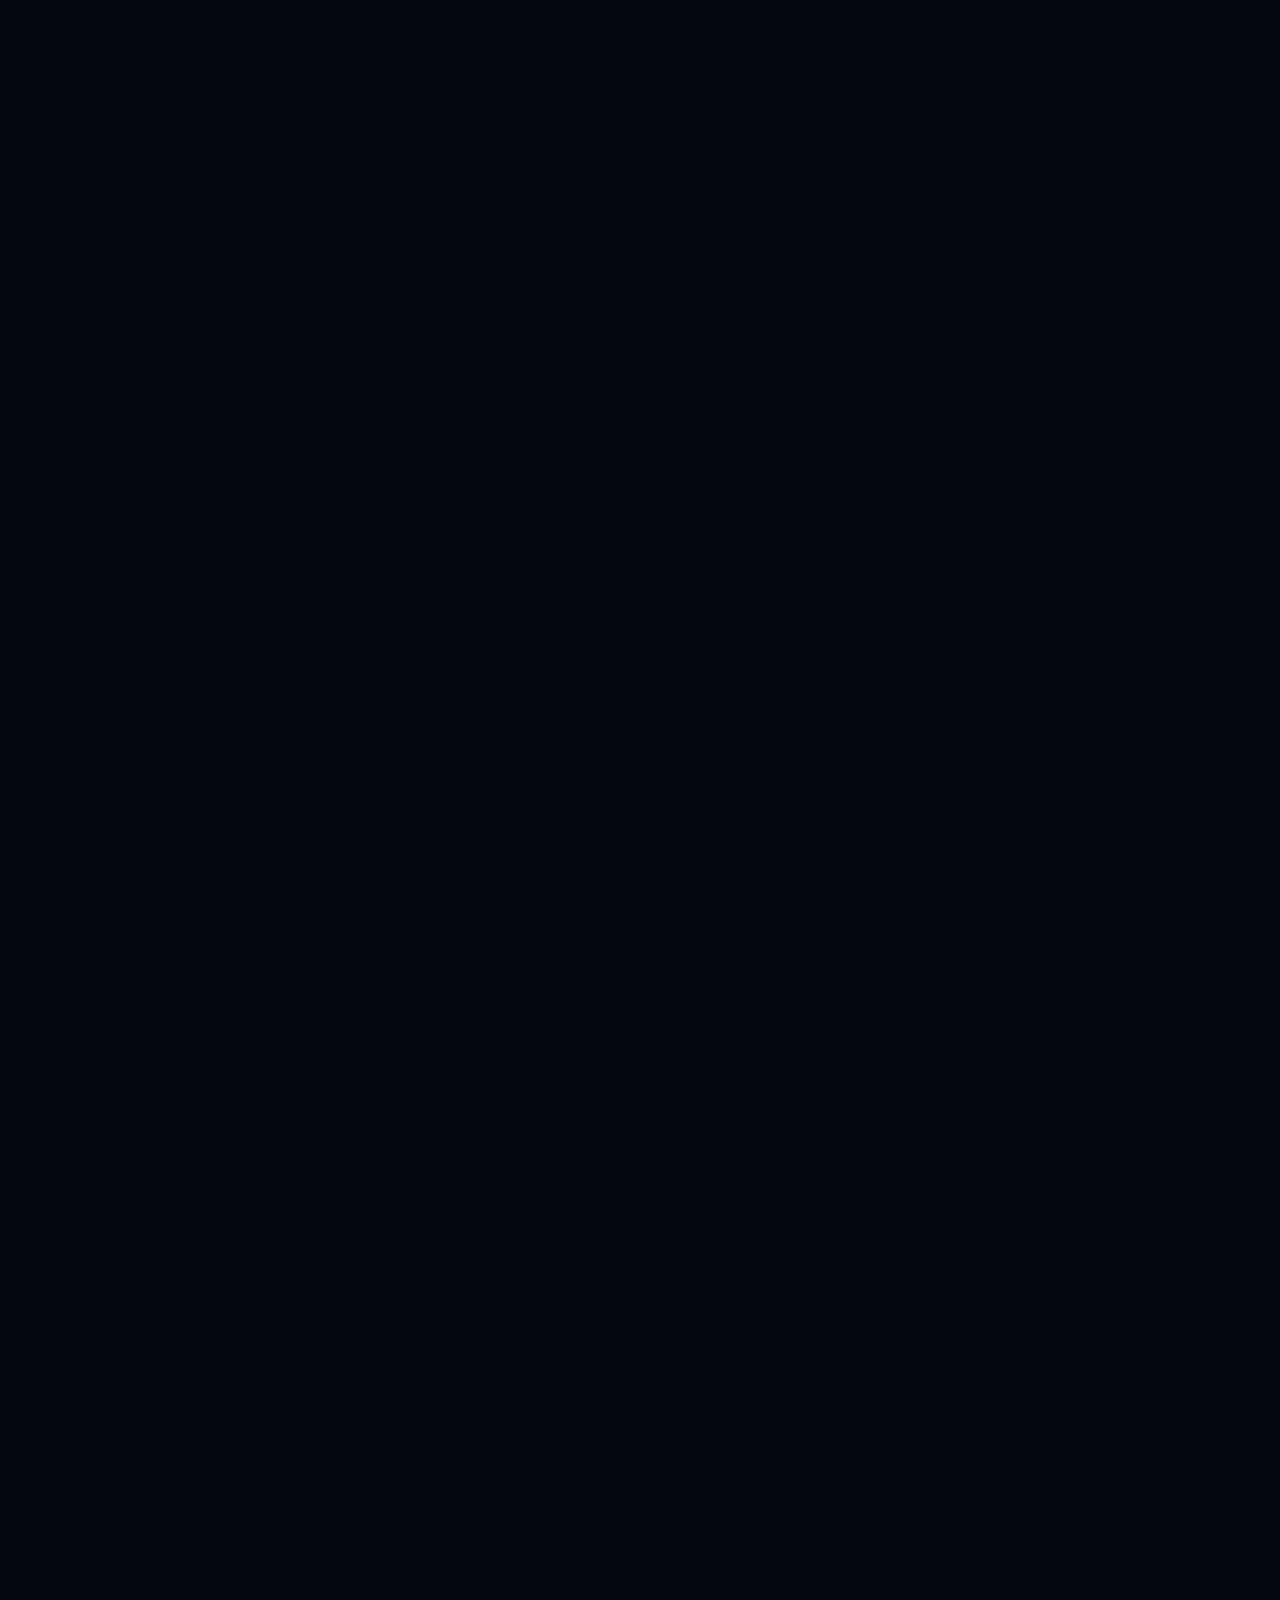
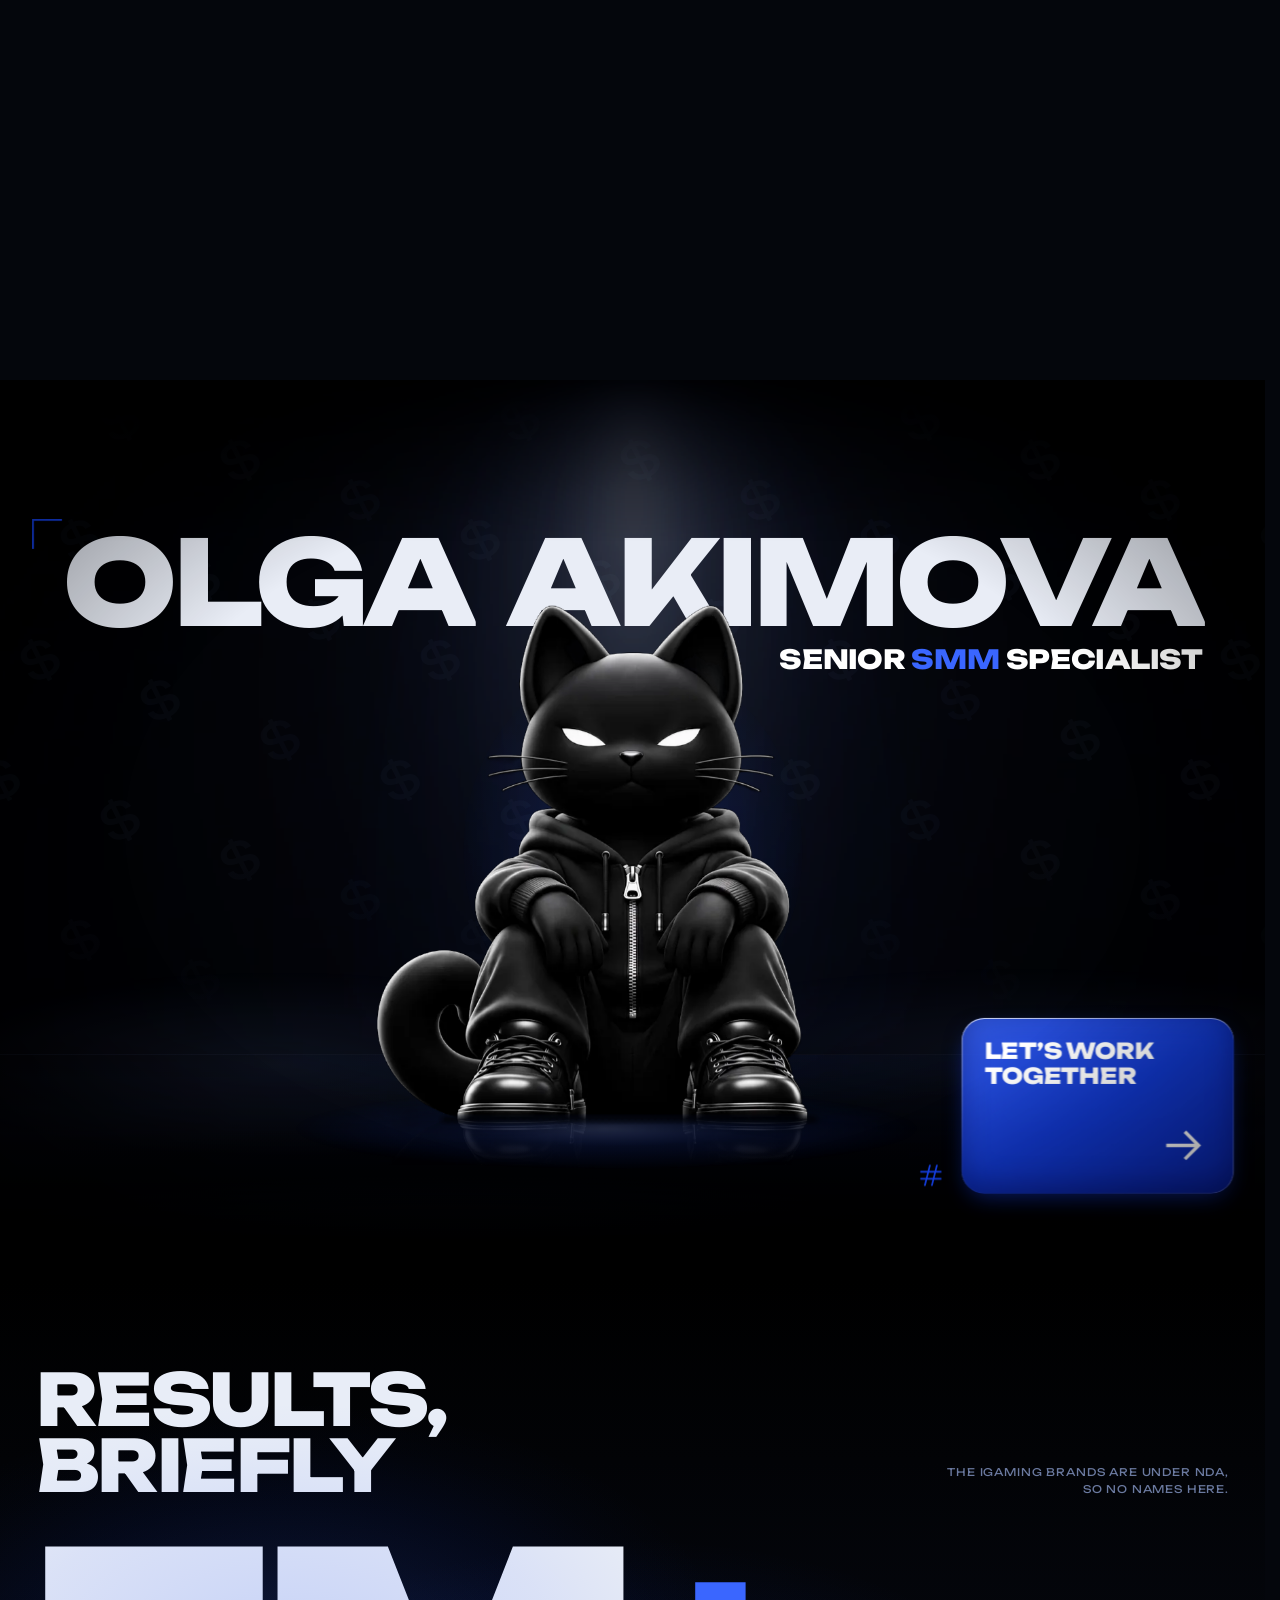
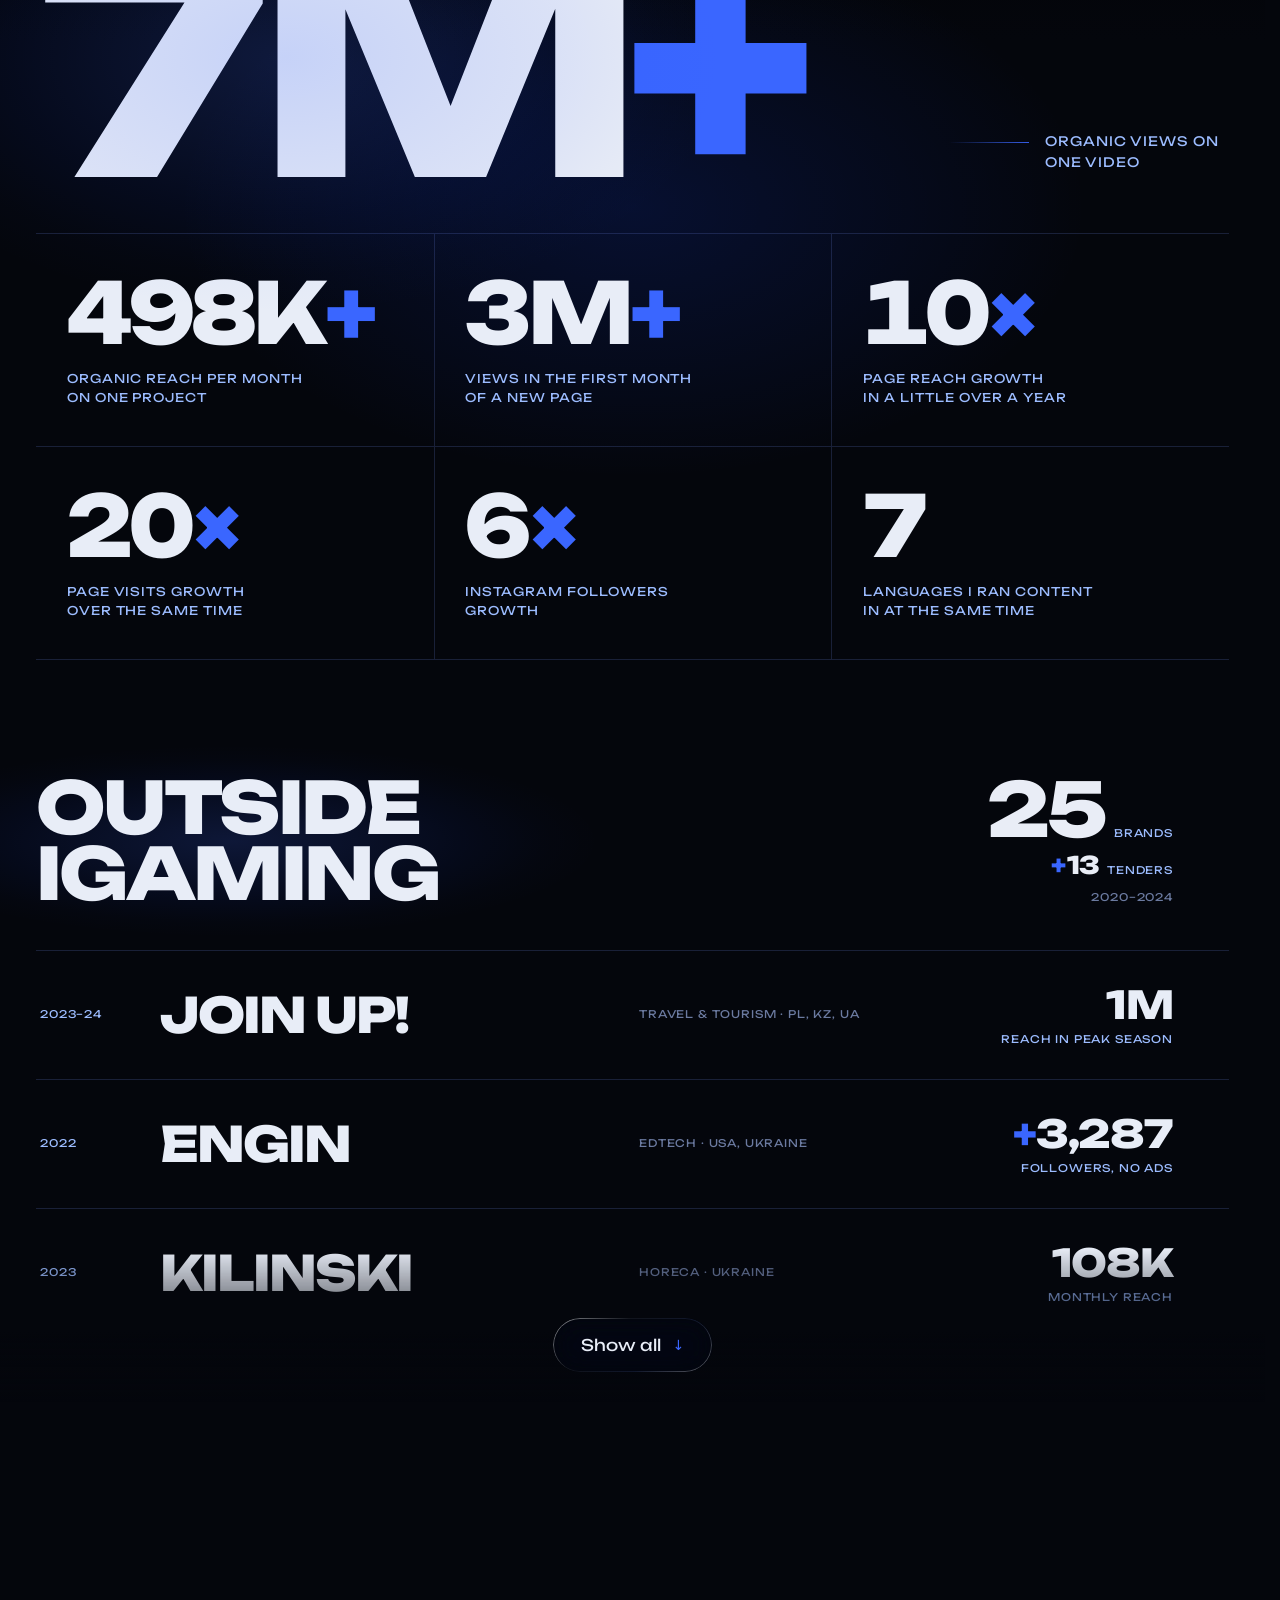
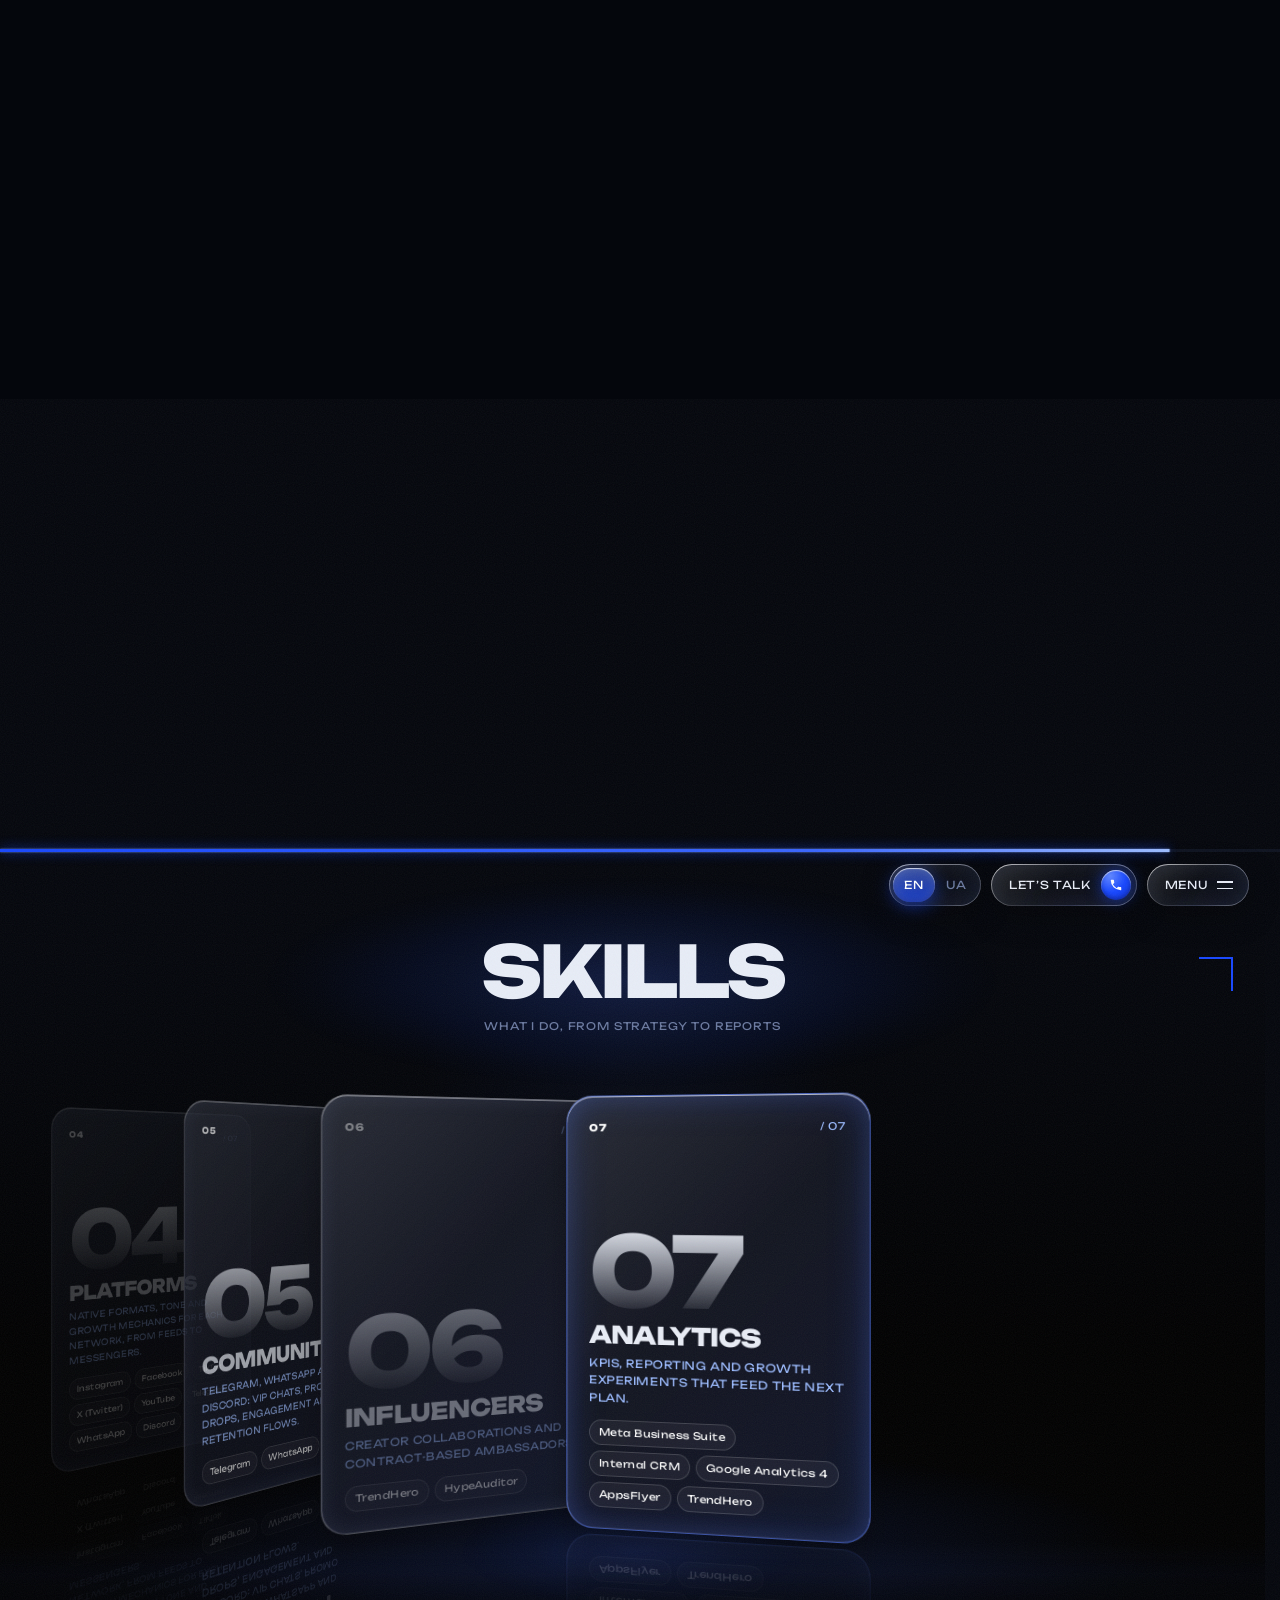
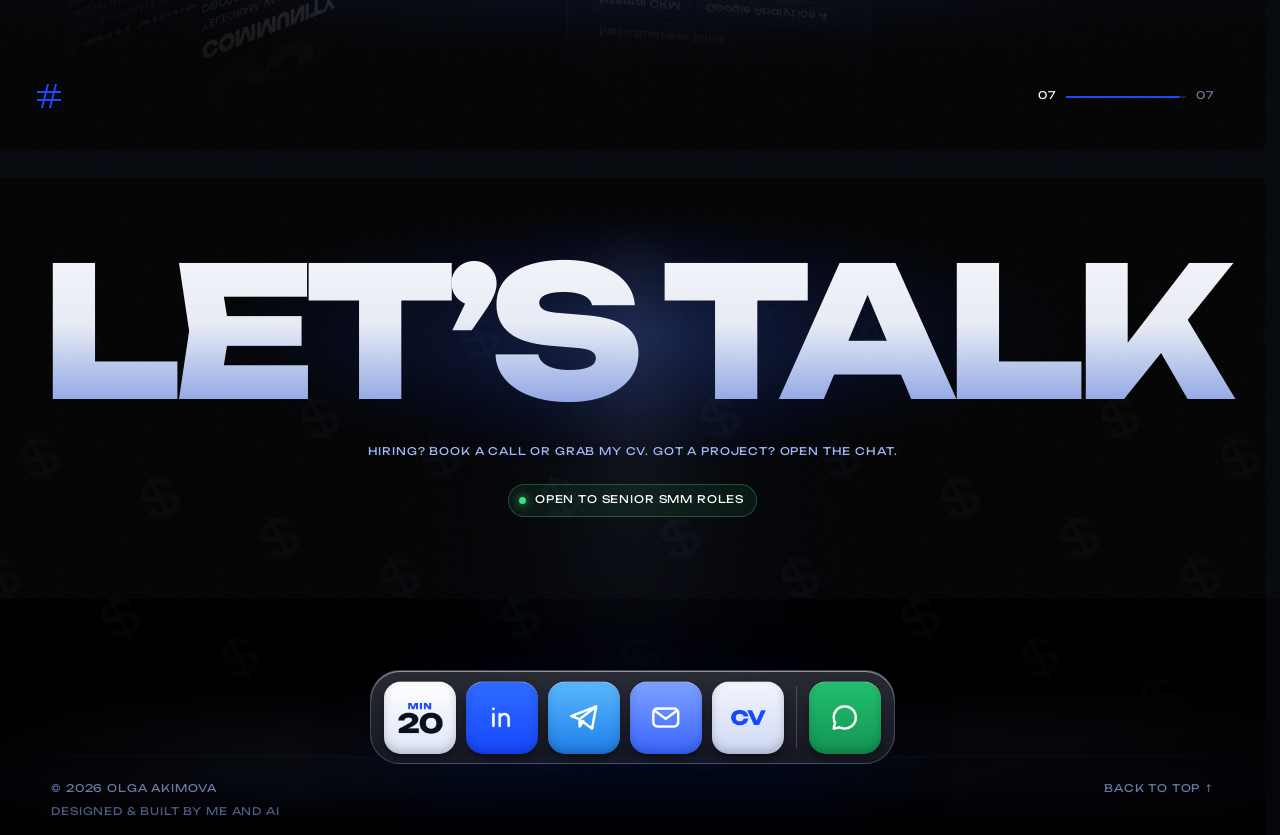
==== commit a775d31f: "UA copy: CTA 'Попрацюємо?' (a step smaller on wide screens), no dash before TEAM LEAD, footer stays " ====
--- a/index.html
+++ b/index.html
@@ -24,15 +24,15 @@
   <link rel="preload" href="assets/fonts/unbounded-latin-400-normal.woff2" as="font" type="font/woff2" crossorigin>
   <link rel="preload" href="assets/cat/seq/000.webp?v=20261126a" as="image" media="(min-aspect-ratio: 3/4)">
   <link rel="preload" href="assets/cat/seq-m/000.webp?v=20261126a" as="image" media="(max-aspect-ratio: 3/4)">
-  <link rel="stylesheet" href="css/style.css?v=20261133m">
+  <link rel="stylesheet" href="css/style.css?v=20261133n">
   <!-- scripts start downloading right away but run after the page is parsed, in this order -->
   <script defer src="vendor/lenis.min.js"></script>
-  <script defer src="js/i18n.js?v=20261133m"></script>
-  <script defer src="js/main.js?v=20261133m"></script>
-  <script defer src="js/cases.js?v=20261133m"></script>
-  <script defer src="js/cases-ui.js?v=20261133m"></script>
-  <script defer src="js/skills.js?v=20261133m"></script>
-  <script defer src="js/contact.js?v=20261133m"></script>
+  <script defer src="js/i18n.js?v=20261133n"></script>
+  <script defer src="js/main.js?v=20261133n"></script>
+  <script defer src="js/cases.js?v=20261133n"></script>
+  <script defer src="js/cases-ui.js?v=20261133n"></script>
+  <script defer src="js/skills.js?v=20261133n"></script>
+  <script defer src="js/contact.js?v=20261133n"></script>
 </head>
 <body class="is-loading">
 
--- a/css/style.css
+++ b/css/style.css
@@ -220,6 +220,7 @@
   background:linear-gradient(150deg,rgba(58,102,255,.85),rgba(23,71,255,.78) 50%,rgba(13,47,209,.85))!important;
   box-shadow:inset 0 1px 0 rgba(255,255,255,.55),inset 0 -10px 30px rgba(0,0,60,.35),0 10px 28px -8px rgba(23,71,255,.55)!important}   /* glow ends above the scene's bottom edge, so it isn't cut into a line */
 .cta__text{font-family:var(--display);font-weight:800;font-size:25px;line-height:1.12;letter-spacing:-.01em;text-transform:uppercase}
+@media (min-aspect-ratio:3/4){html[lang=uk] .cta__text{font-size:22px}}   /* "ПОПРАЦЮЄМО?" is one long word: a step smaller so it keeps the card padding */
 .cta__arrow{align-self:flex-end;width:62px;height:62px;transition:transform .5s var(--ease)}
 @media (hover:hover) and (pointer:fine){.cta:hover .cta__arrow{transform:translateX(6px) rotate(-45deg)}}
 .cta.glass{-webkit-backdrop-filter:none;backdrop-filter:none}
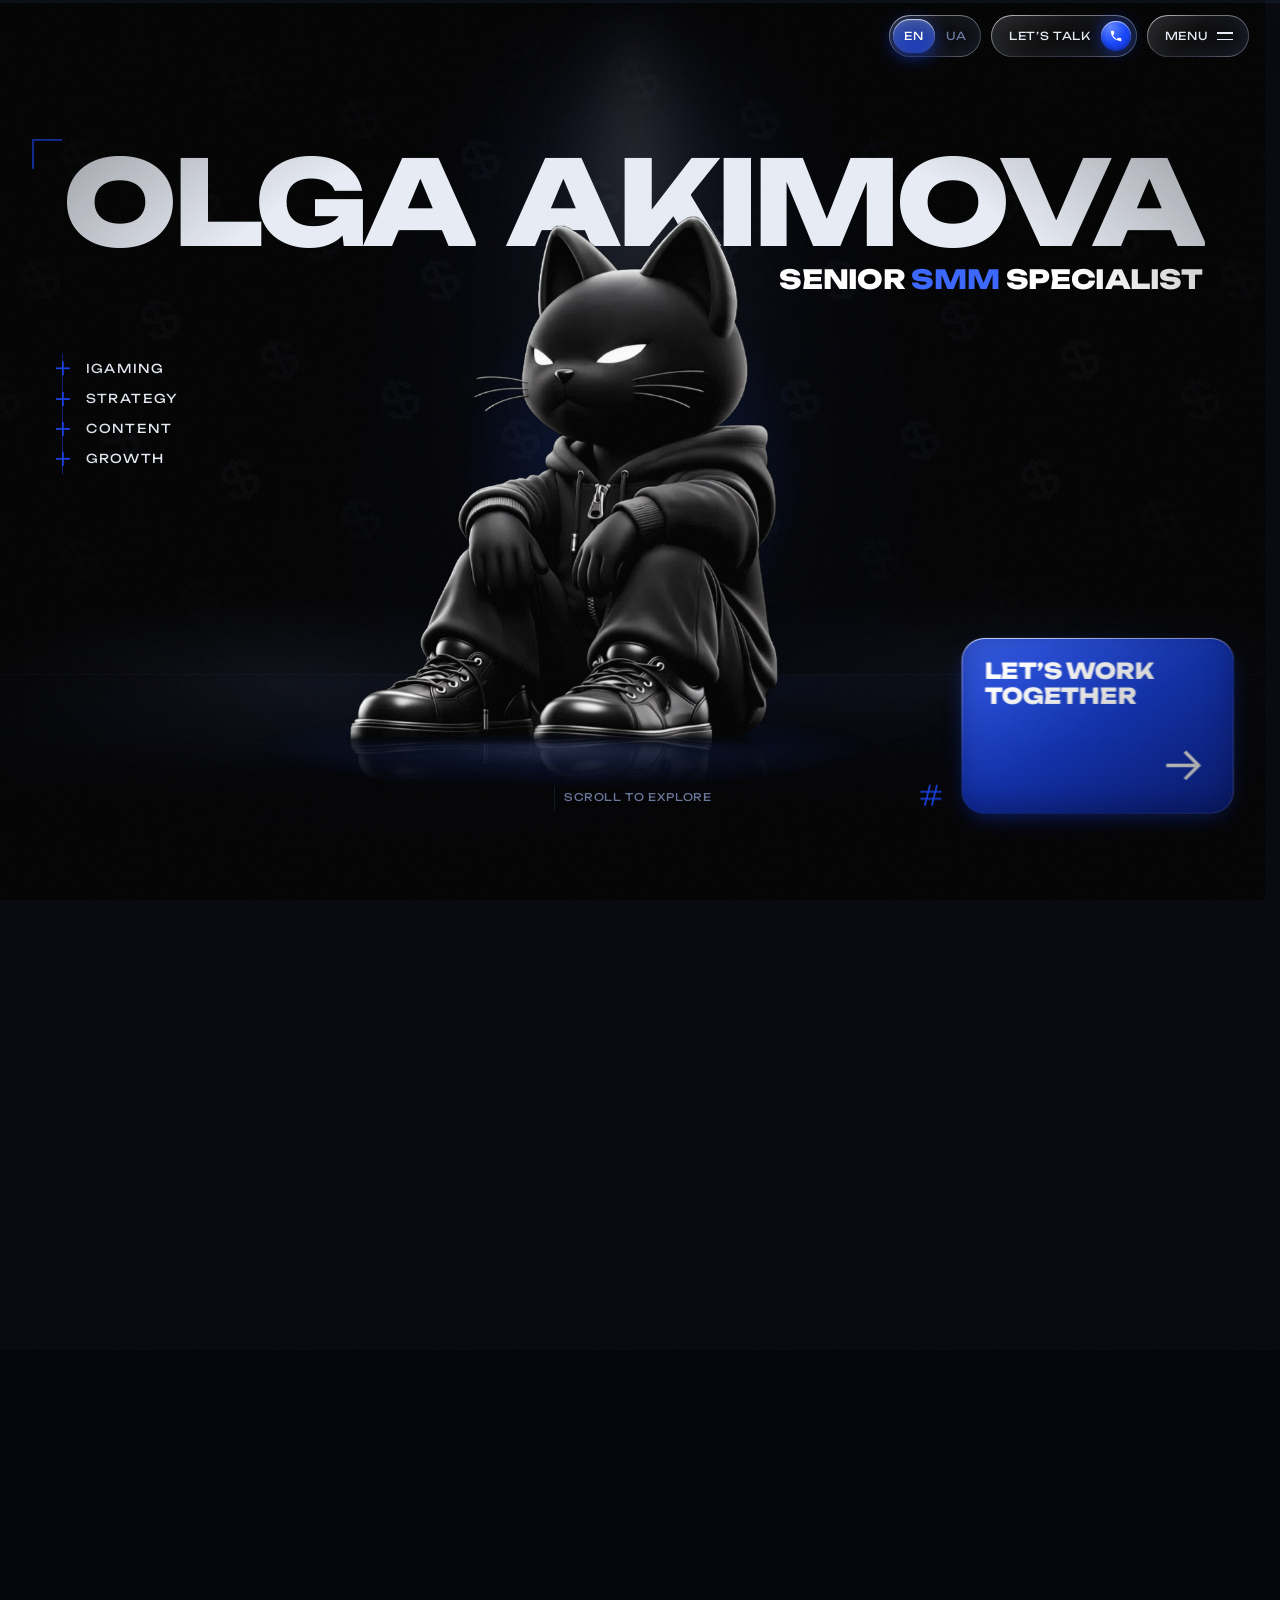
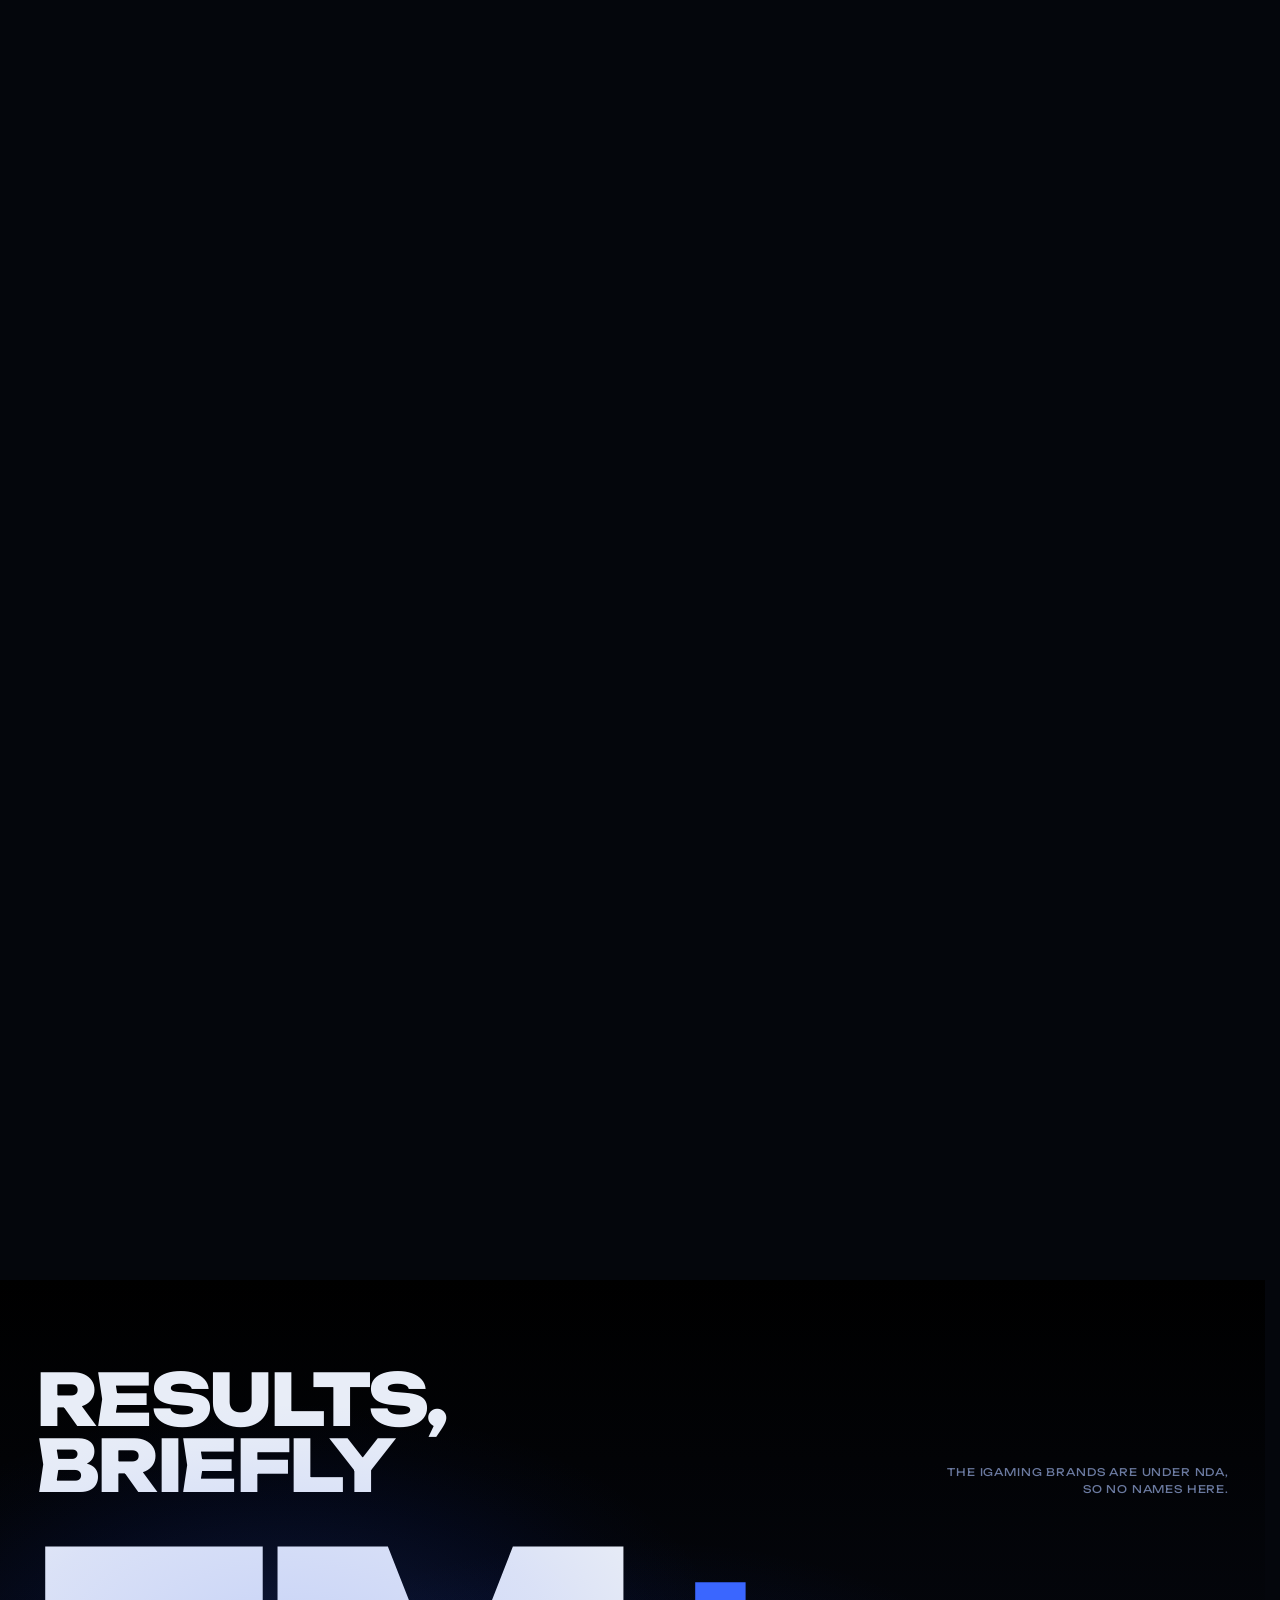
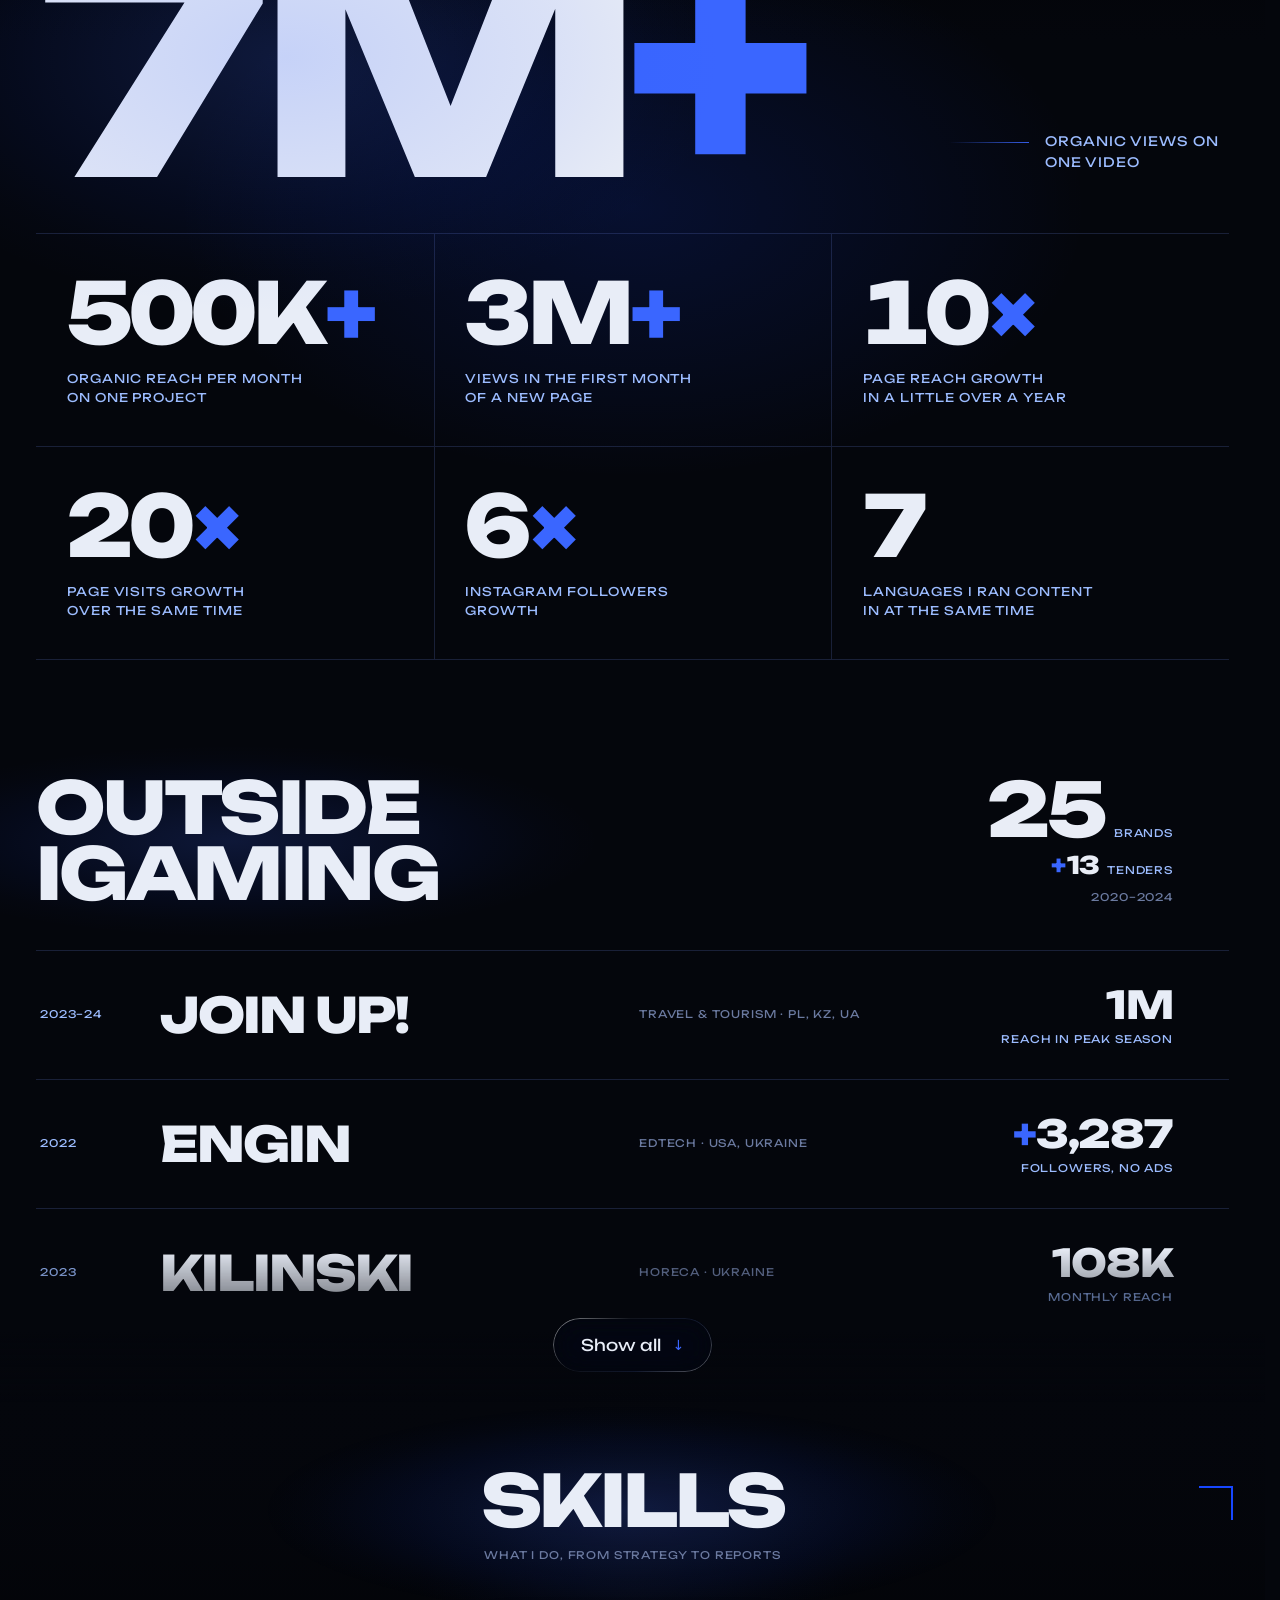
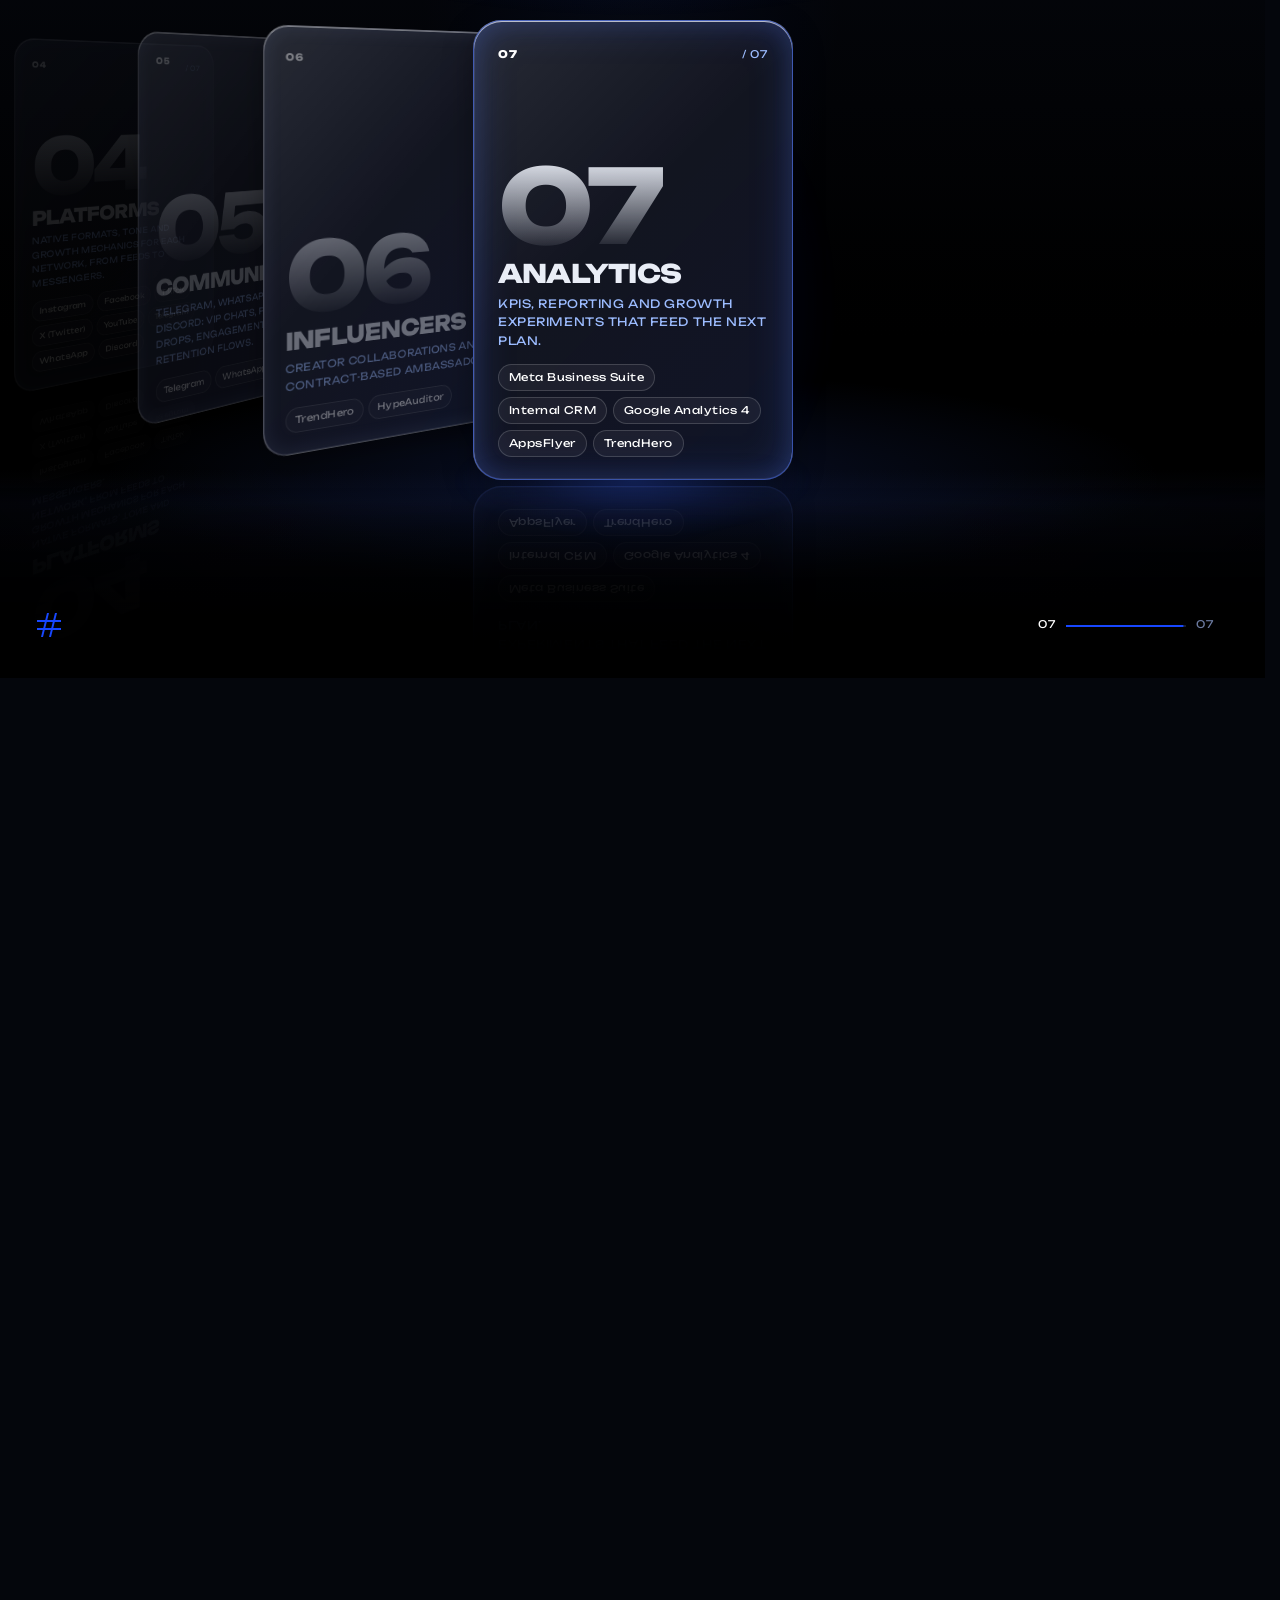
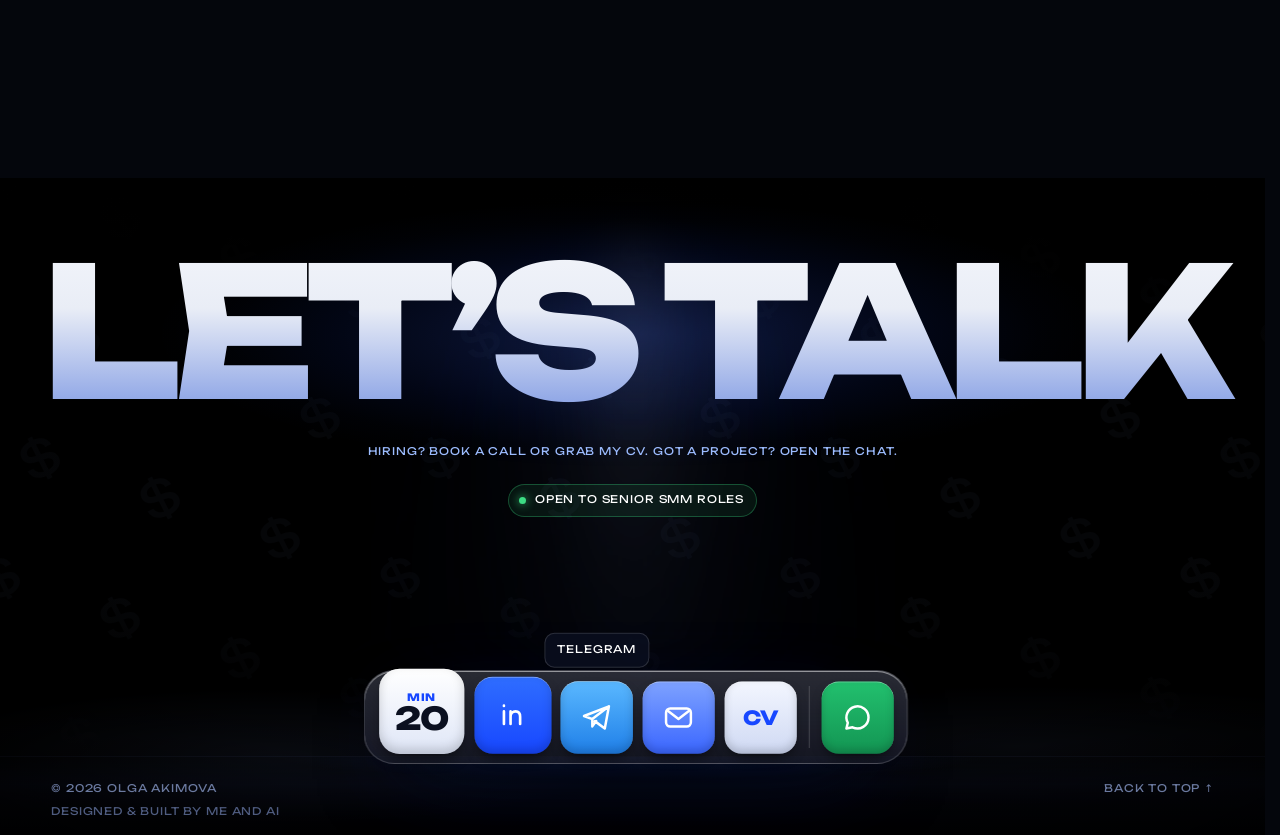
==== commit 1ce25eb4: "UA contact title 'Познайомимось?'; room above capitals in the gradient title so the breve of Й isn't" ====
--- a/index.html
+++ b/index.html
@@ -24,15 +24,15 @@
   <link rel="preload" href="assets/fonts/unbounded-latin-400-normal.woff2" as="font" type="font/woff2" crossorigin>
   <link rel="preload" href="assets/cat/seq/000.webp?v=20261126a" as="image" media="(min-aspect-ratio: 3/4)">
   <link rel="preload" href="assets/cat/seq-m/000.webp?v=20261126a" as="image" media="(max-aspect-ratio: 3/4)">
-  <link rel="stylesheet" href="css/style.css?v=20261133n">
+  <link rel="stylesheet" href="css/style.css?v=20261133o">
   <!-- scripts start downloading right away but run after the page is parsed, in this order -->
   <script defer src="vendor/lenis.min.js"></script>
-  <script defer src="js/i18n.js?v=20261133n"></script>
-  <script defer src="js/main.js?v=20261133n"></script>
-  <script defer src="js/cases.js?v=20261133n"></script>
-  <script defer src="js/cases-ui.js?v=20261133n"></script>
-  <script defer src="js/skills.js?v=20261133n"></script>
-  <script defer src="js/contact.js?v=20261133n"></script>
+  <script defer src="js/i18n.js?v=20261133o"></script>
+  <script defer src="js/main.js?v=20261133o"></script>
+  <script defer src="js/cases.js?v=20261133o"></script>
+  <script defer src="js/cases-ui.js?v=20261133o"></script>
+  <script defer src="js/skills.js?v=20261133o"></script>
+  <script defer src="js/contact.js?v=20261133o"></script>
 </head>
 <body class="is-loading">
 
--- a/css/style.css
+++ b/css/style.css
@@ -819,7 +819,8 @@
   background:radial-gradient(ellipse 46% 36% at 50% 50%,rgba(58,102,255,.24),rgba(23,71,255,.08) 50%,rgba(23,71,255,.02) 68%,transparent 80%)}   /* soft pool behind the heading, same recipe as the other blocks */
 .ct-title{margin:0;width:100%;font-family:var(--display);font-weight:800;text-transform:uppercase;letter-spacing:-.06em;line-height:.8;white-space:nowrap;
   font-size:var(--tfs,clamp(64px,14vw,230px));color:transparent;
-  background:linear-gradient(180deg,#f4f6fb 0%,#e9edf6 45%,#8fa6e6 100%);-webkit-background-clip:text;background-clip:text}
+  background:linear-gradient(180deg,#f4f6fb 0%,#e9edf6 45%,#8fa6e6 100%);-webkit-background-clip:text;background-clip:text;
+  padding-top:.16em;margin-top:-.16em}   /* the gradient is clipped to the box, and with line-height .8 marks above capitals (the breve of Й) fell outside it */
 .ct-lead{margin:clamp(28px,4.4vh,48px) 0 0;color:var(--ice);max-width:560px}
 .ct-status{display:inline-flex;align-items:center;gap:9px;margin-top:clamp(18px,2.6vh,26px);padding:7px 12px 7px 10px;border-radius:999px;color:#fff;background:rgba(61,220,132,.08);border:1px solid rgba(61,220,132,.3)}
 /* GPU layers and endless animations only while their block is within a screen of the viewport (js toggles .is-near):
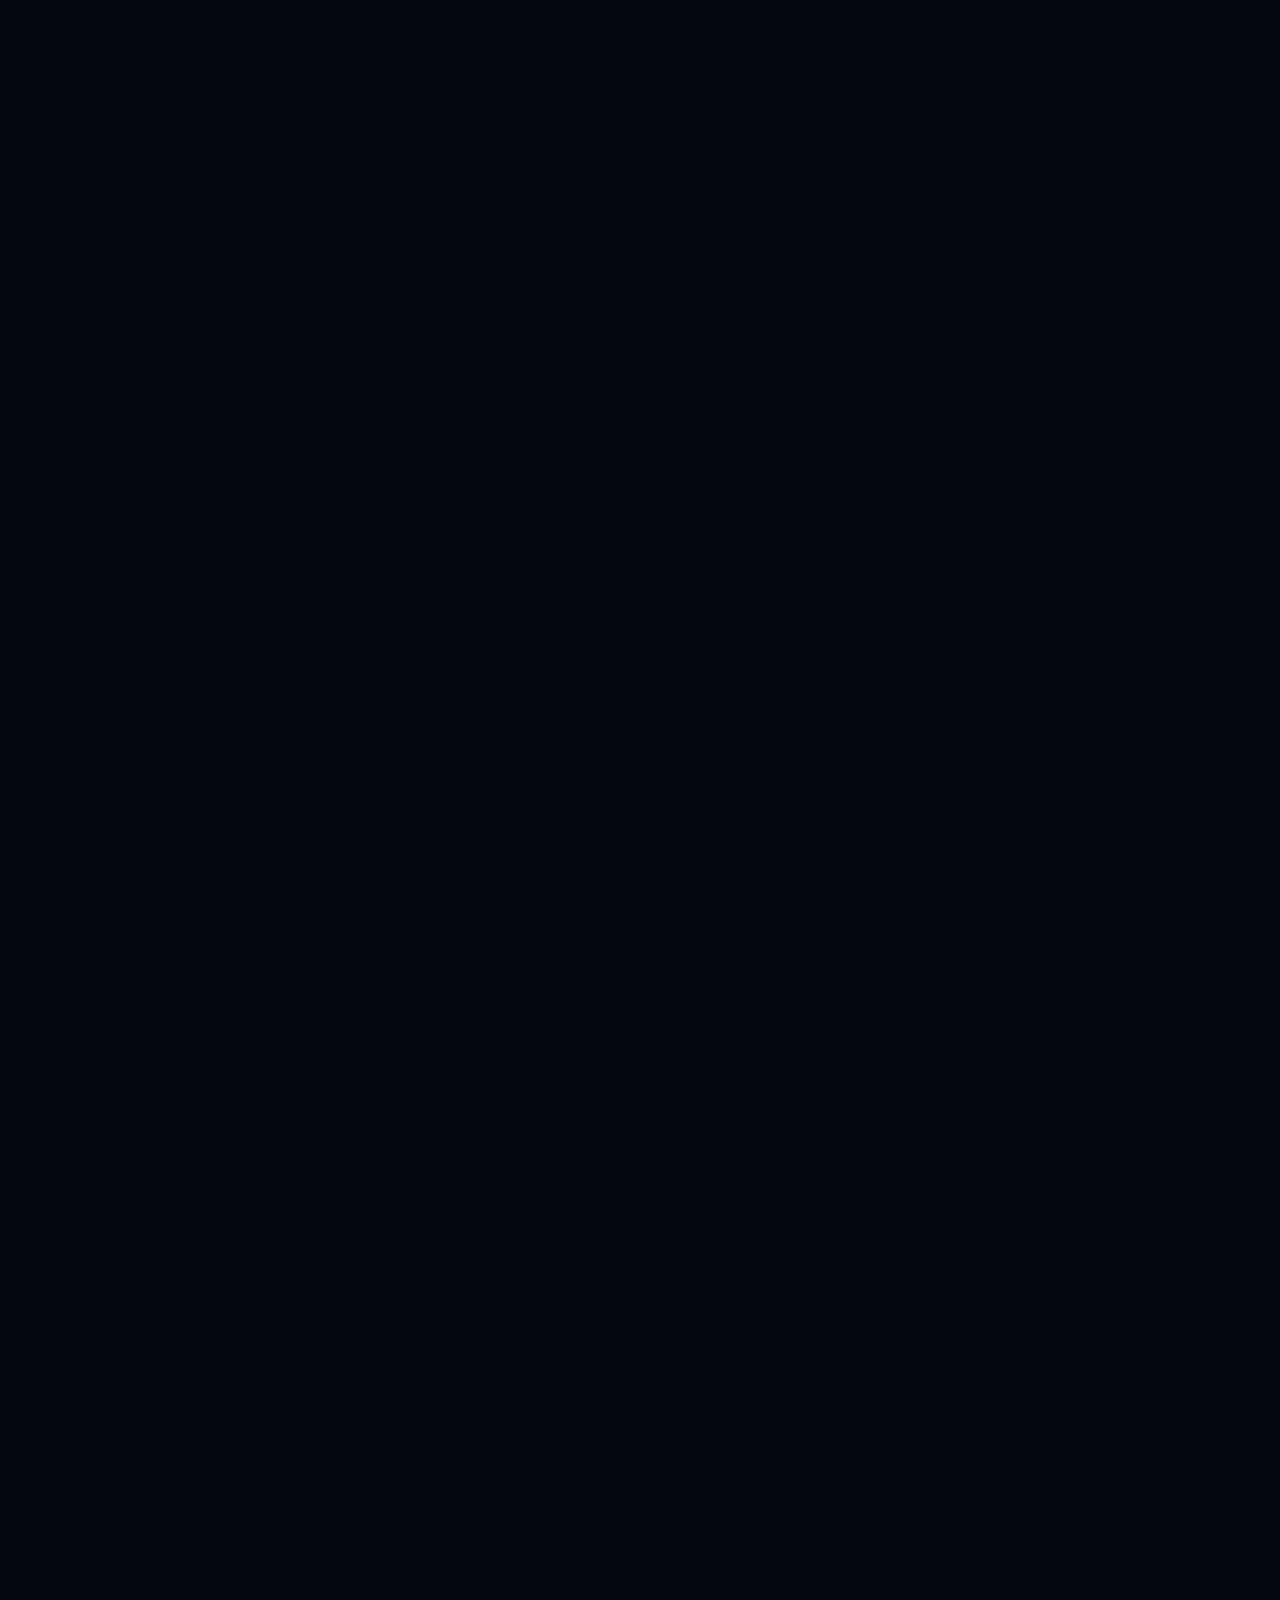
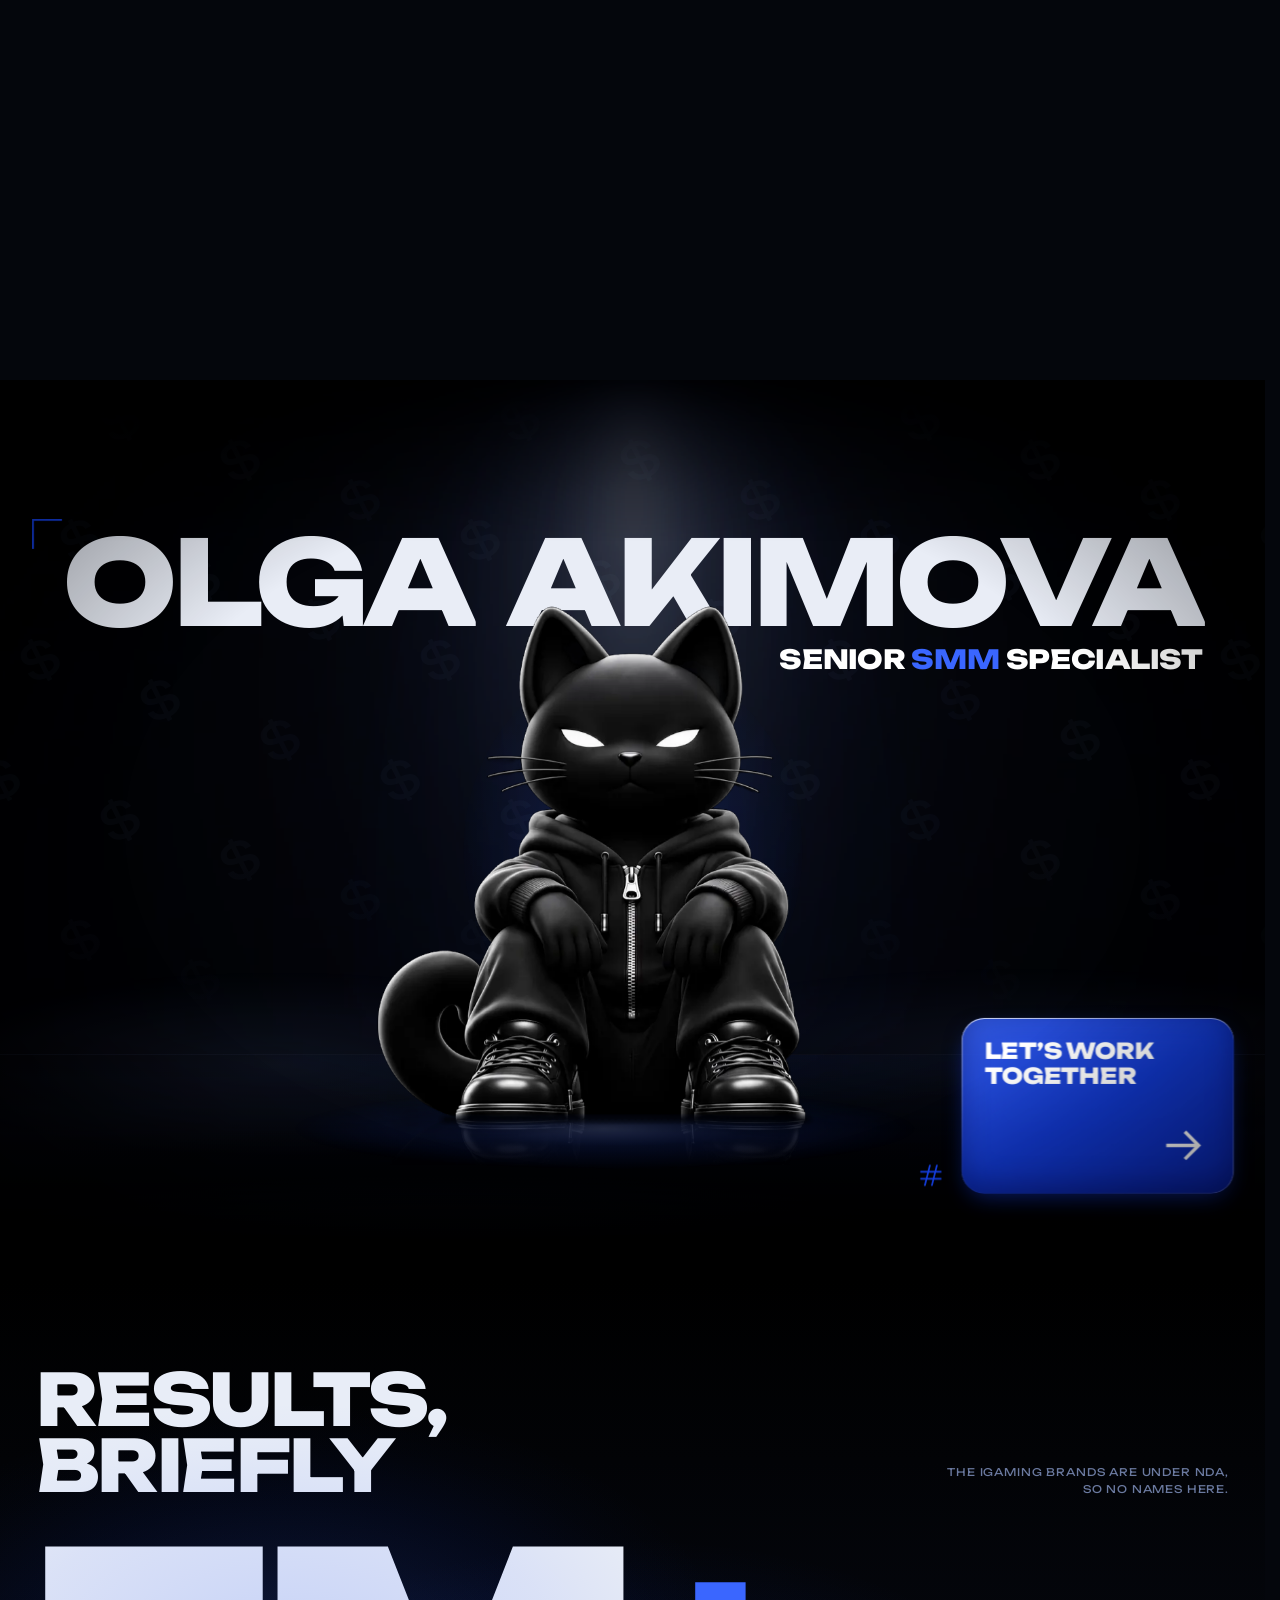
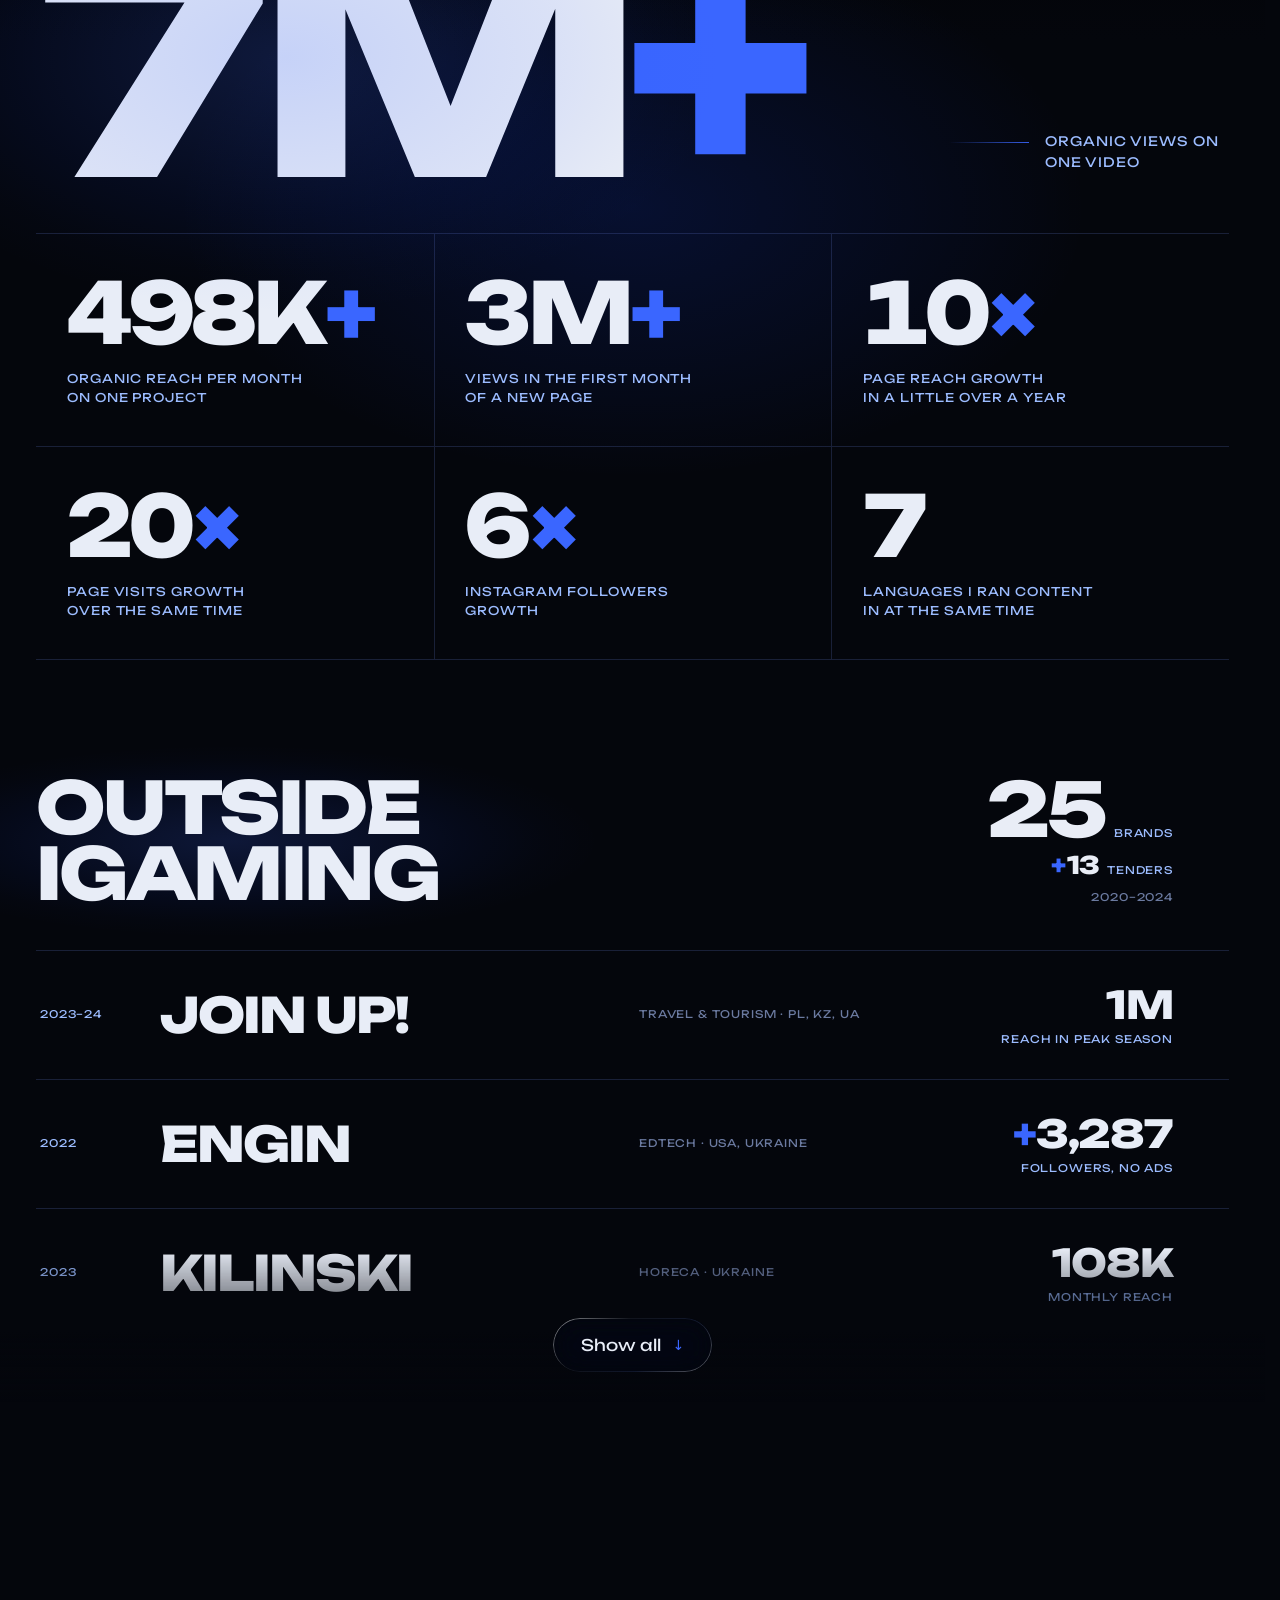
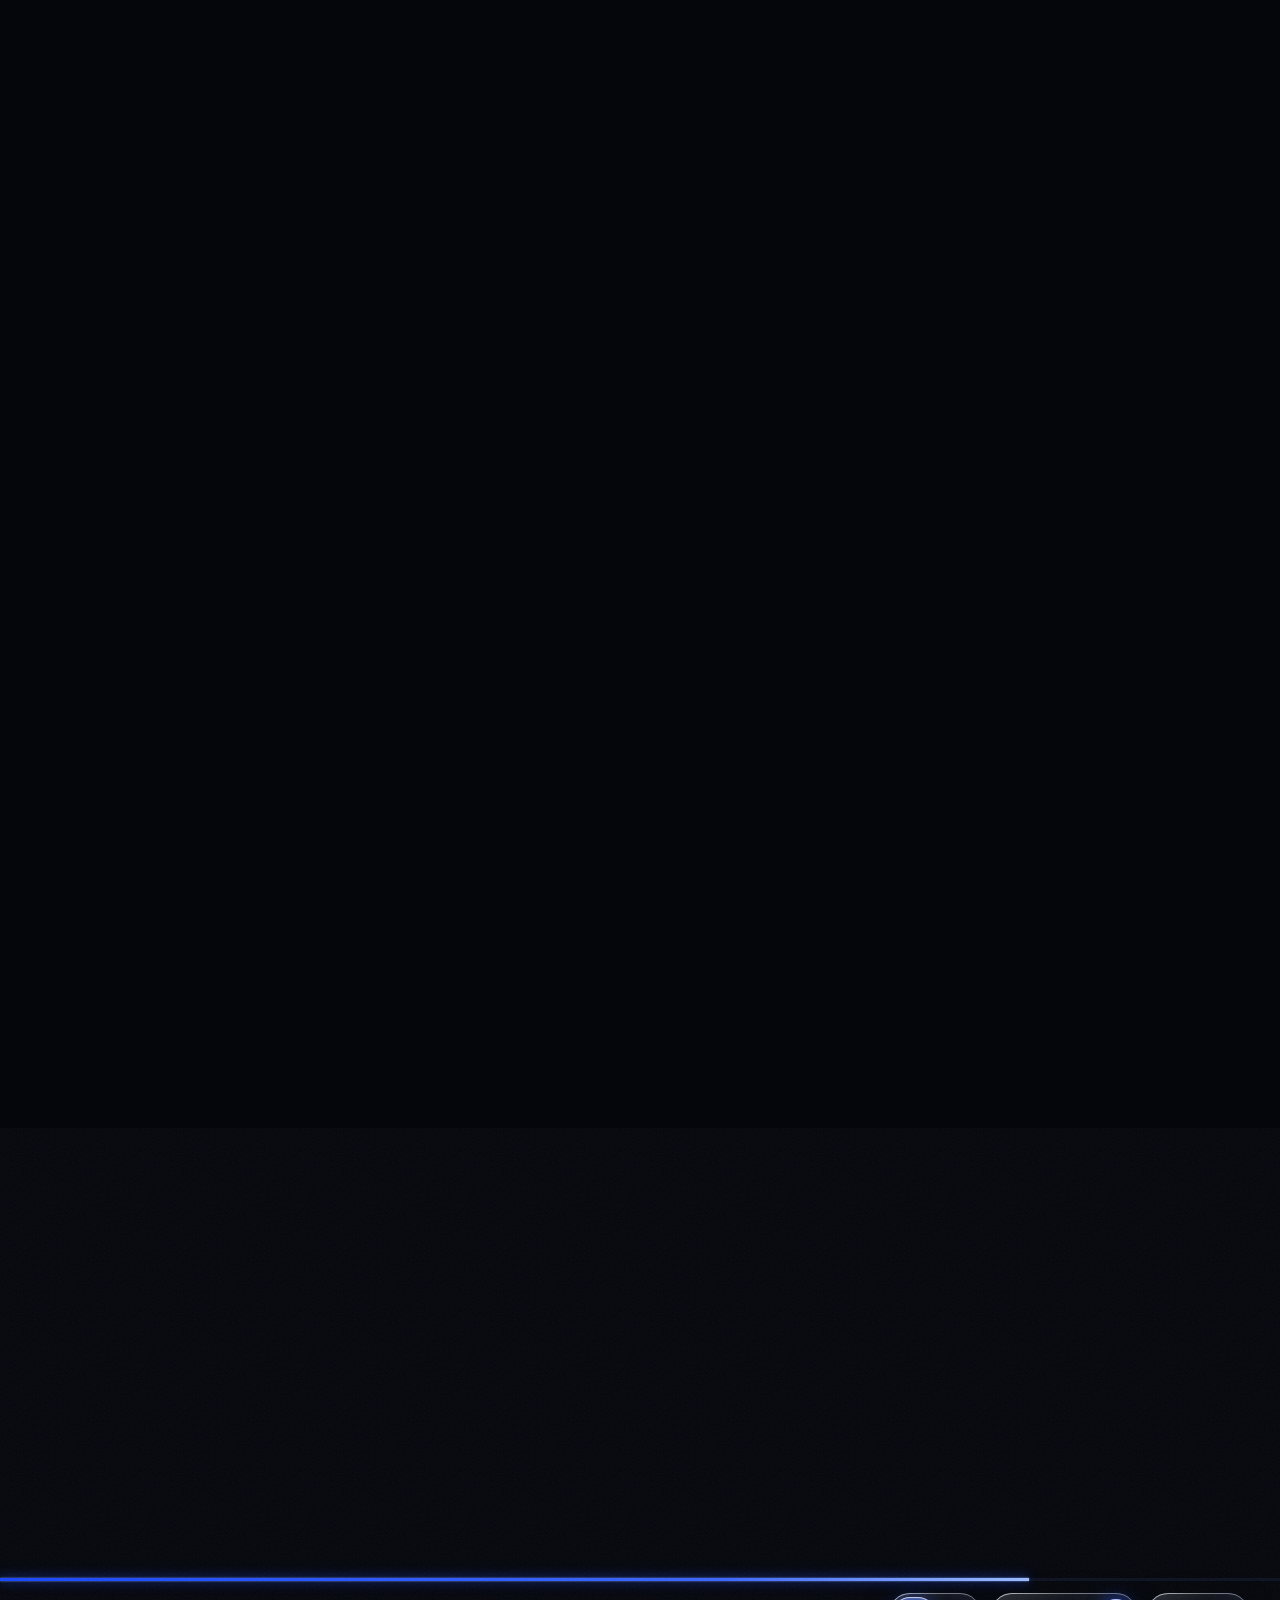
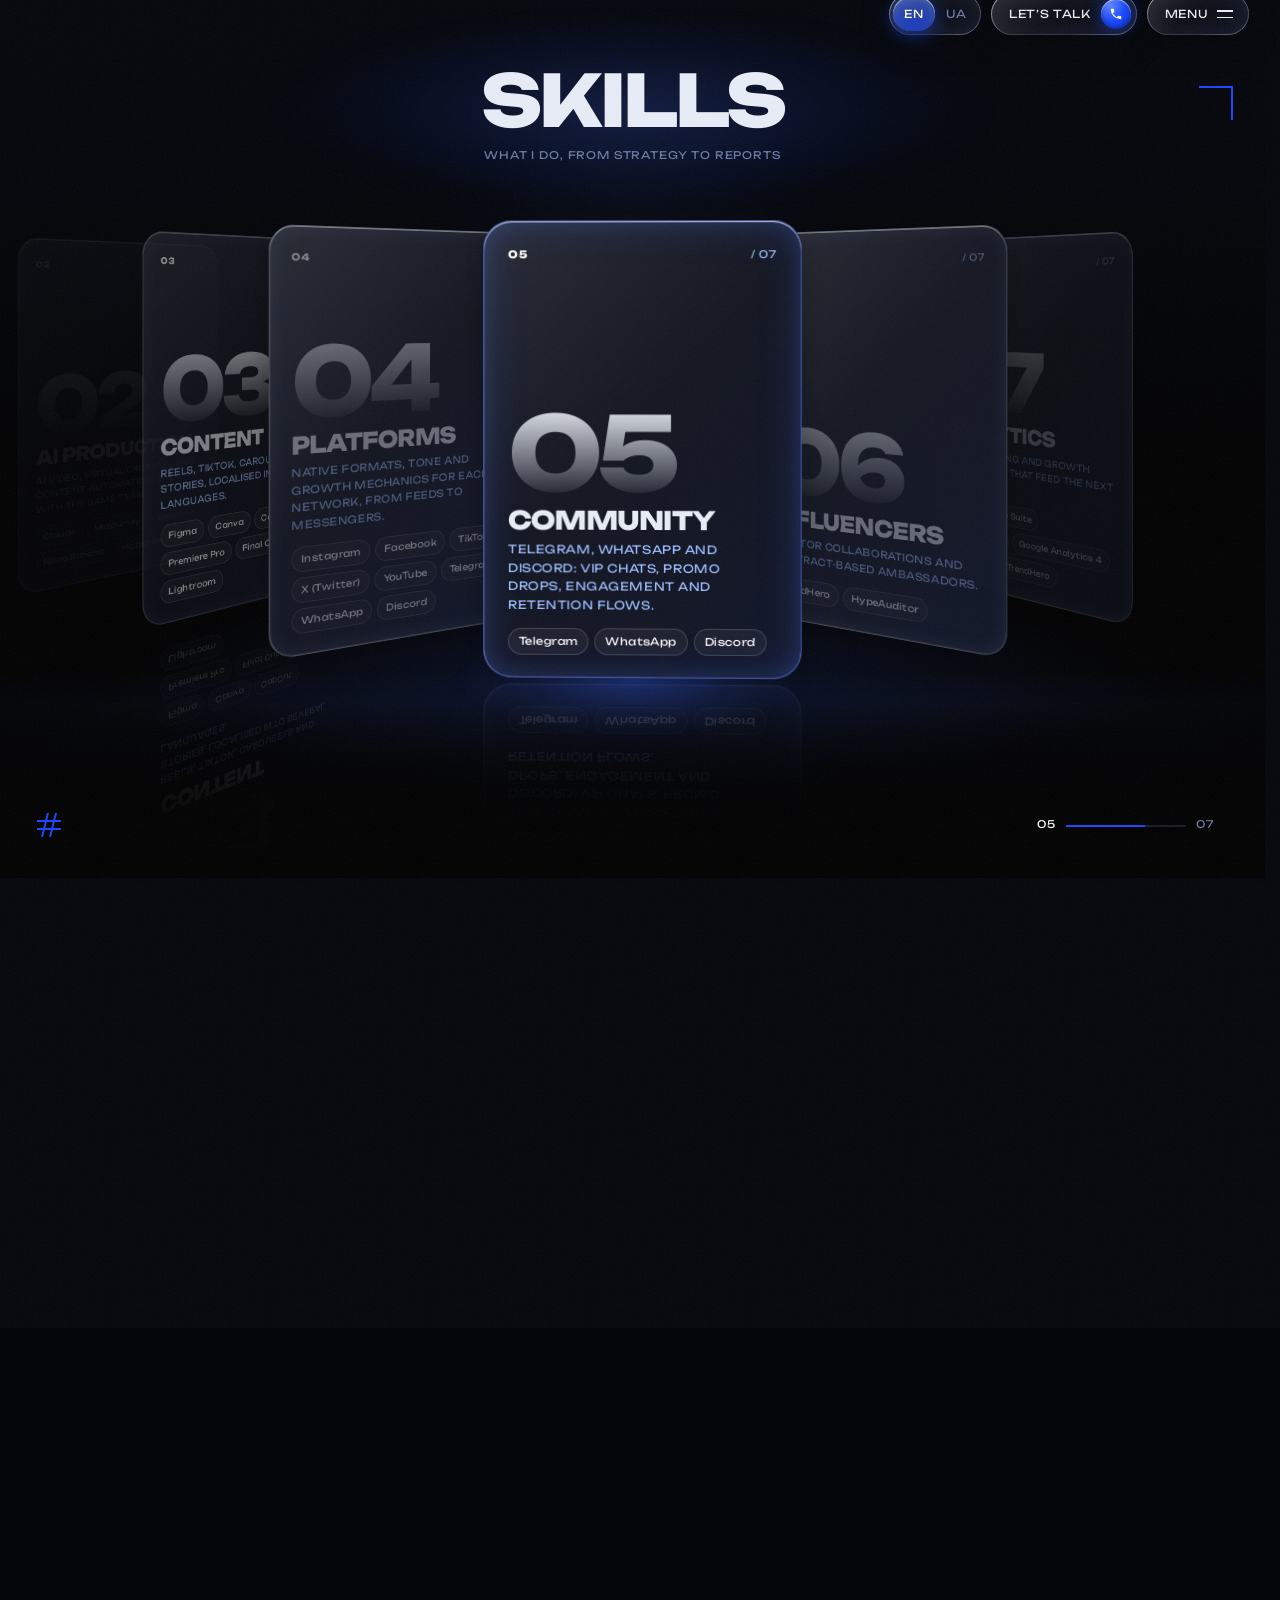
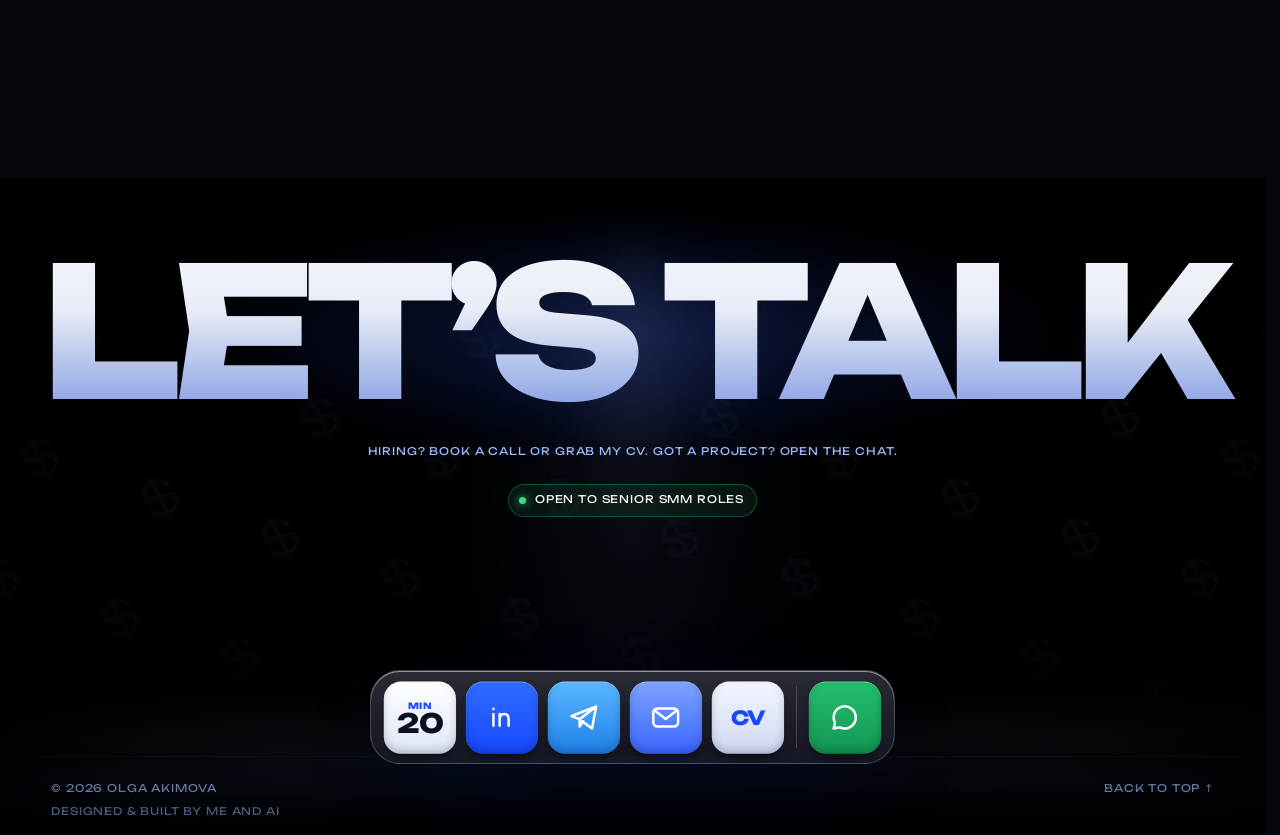
==== commit 4ef0312d: "Hero CTA and dock mail icon write to hello@itsolga.com Co-Authored-By: Claude Opus 5.5 <noreply@anth" ====
--- a/index.html
+++ b/index.html
@@ -24,15 +24,15 @@
   <link rel="preload" href="assets/fonts/unbounded-latin-400-normal.woff2" as="font" type="font/woff2" crossorigin>
   <link rel="preload" href="assets/cat/seq/000.webp?v=20261126a" as="image" media="(min-aspect-ratio: 3/4)">
   <link rel="preload" href="assets/cat/seq-m/000.webp?v=20261126a" as="image" media="(max-aspect-ratio: 3/4)">
-  <link rel="stylesheet" href="css/style.css?v=20261133o">
+  <link rel="stylesheet" href="css/style.css?v=20261133p">
   <!-- scripts start downloading right away but run after the page is parsed, in this order -->
   <script defer src="vendor/lenis.min.js"></script>
-  <script defer src="js/i18n.js?v=20261133o"></script>
-  <script defer src="js/main.js?v=20261133o"></script>
-  <script defer src="js/cases.js?v=20261133o"></script>
-  <script defer src="js/cases-ui.js?v=20261133o"></script>
-  <script defer src="js/skills.js?v=20261133o"></script>
-  <script defer src="js/contact.js?v=20261133o"></script>
+  <script defer src="js/i18n.js?v=20261133p"></script>
+  <script defer src="js/main.js?v=20261133p"></script>
+  <script defer src="js/cases.js?v=20261133p"></script>
+  <script defer src="js/cases-ui.js?v=20261133p"></script>
+  <script defer src="js/skills.js?v=20261133p"></script>
+  <script defer src="js/contact.js?v=20261133p"></script>
 </head>
 <body class="is-loading">
 
@@ -141,7 +141,7 @@
             <p class="mono" data-i18n="hero.n3">AI CONTENT &amp; AUTOMATION. <br>VIRTUAL CREATORS. <br>2× OUTPUT, SAME TEAM.</p>
           </div>
 
-          <a class="cta glass magnetic" href="#contact">
+          <a class="cta glass magnetic" href="mailto:hello@itsolga.com">
             <span class="cta__text" data-i18n="hero.cta">Let’s work <br>together</span>
             <span class="cta__arrow" aria-hidden="true">
               <svg viewBox="0 0 48 48"><path d="M10 24h26M26 13l11 11-11 11" fill="none" stroke="currentColor" stroke-width="3" stroke-linecap="square"/></svg>
@@ -244,7 +244,7 @@
           <a class="ct-app" style="--i:0" href="https://cal.com/olga-akimova" target="_blank" rel="noopener"><span class="ct-face ct-f-cal"><em data-i18n="contact.min">MIN</em><strong>20</strong></span><span class="ct-tip ct-tip--main mono" data-i18n="contact.call">Book a call</span><span class="ct-lbl" data-i18n="contact.callShort">Call</span><span class="ct-dot"></span></a>
           <a class="ct-app" style="--i:1" href="https://www.linkedin.com/in/olha-akimova" target="_blank" rel="noopener"><span class="ct-face ct-f-in"><svg class="ct-ico"><use href="#ct-i-in"/></svg></span><span class="ct-tip mono">LinkedIn</span><span class="ct-lbl">LinkedIn</span><span class="ct-dot"></span></a>
           <a class="ct-app" style="--i:2" href="https://t.me/itsolz" target="_blank" rel="noopener"><span class="ct-face ct-f-tg"><svg class="ct-ico"><use href="#ct-i-tg"/></svg></span><span class="ct-tip mono">Telegram</span><span class="ct-lbl">Telegram</span><span class="ct-dot"></span></a>
-          <a class="ct-app" style="--i:3" href="mailto:hello@mail.com"><span class="ct-face ct-f-mail"><svg class="ct-ico"><use href="#ct-i-mail"/></svg></span><span class="ct-tip mono">hello@mail.com</span><span class="ct-lbl" data-i18n="contact.email">Email</span><span class="ct-dot"></span></a>
+          <a class="ct-app" style="--i:3" href="mailto:hello@itsolga.com"><span class="ct-face ct-f-mail"><svg class="ct-ico"><use href="#ct-i-mail"/></svg></span><span class="ct-tip mono">hello@itsolga.com</span><span class="ct-lbl" data-i18n="contact.email">Email</span><span class="ct-dot"></span></a>
           <a class="ct-app" style="--i:4" href="#cv" data-cv><span class="ct-face ct-f-cv"><b>CV</b></span><span class="ct-tip mono" data-i18n="contact.cv">CV · PDF</span><span class="ct-lbl">CV</span><span class="ct-dot"></span></a>
           <span class="ct-sep" aria-hidden="true"></span>
           <a class="ct-app" style="--i:5" href="#brief" data-openchat><span class="ct-face ct-f-chat"><svg class="ct-ico"><use href="#ct-i-chat"/></svg></span><span class="ct-tip mono" data-i18n="contact.brief">Brief me · 10 sec</span><span class="ct-lbl" data-i18n="contact.briefShort">Brief</span><span class="ct-dot"></span></a>
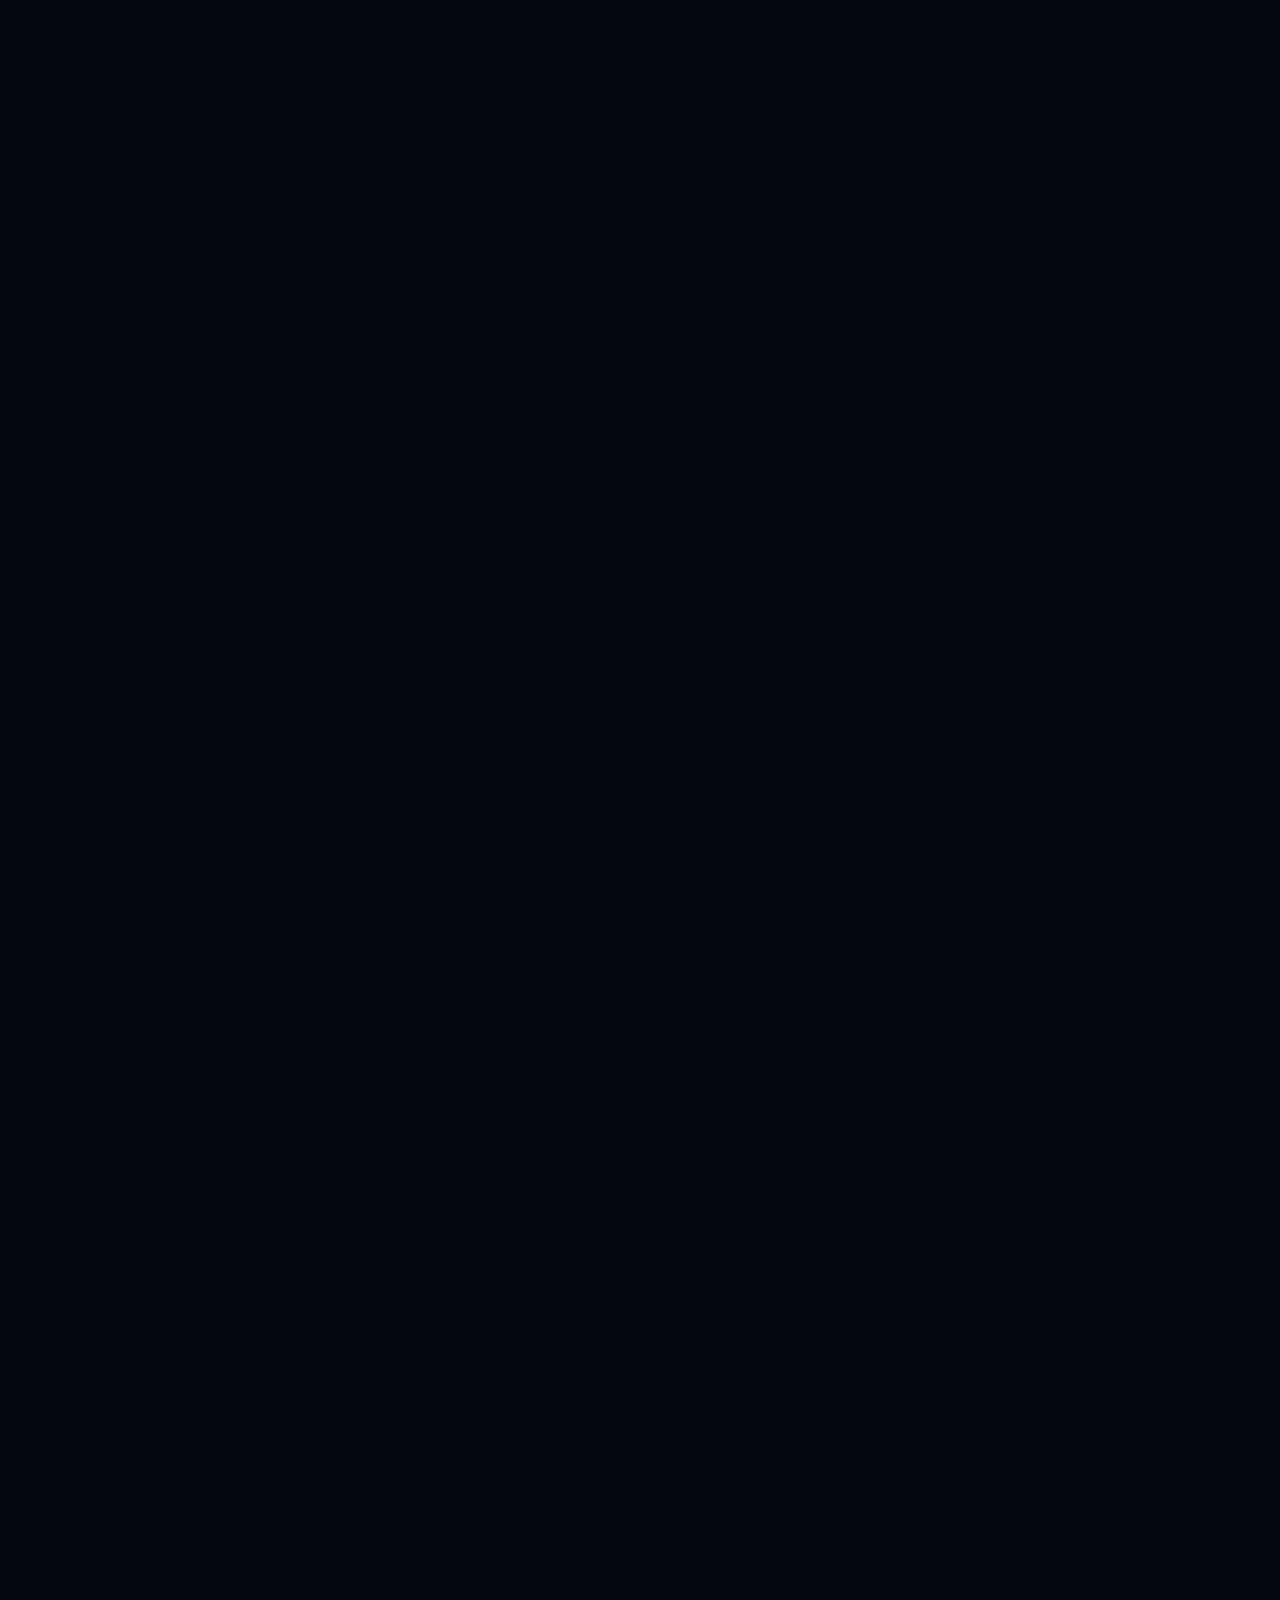
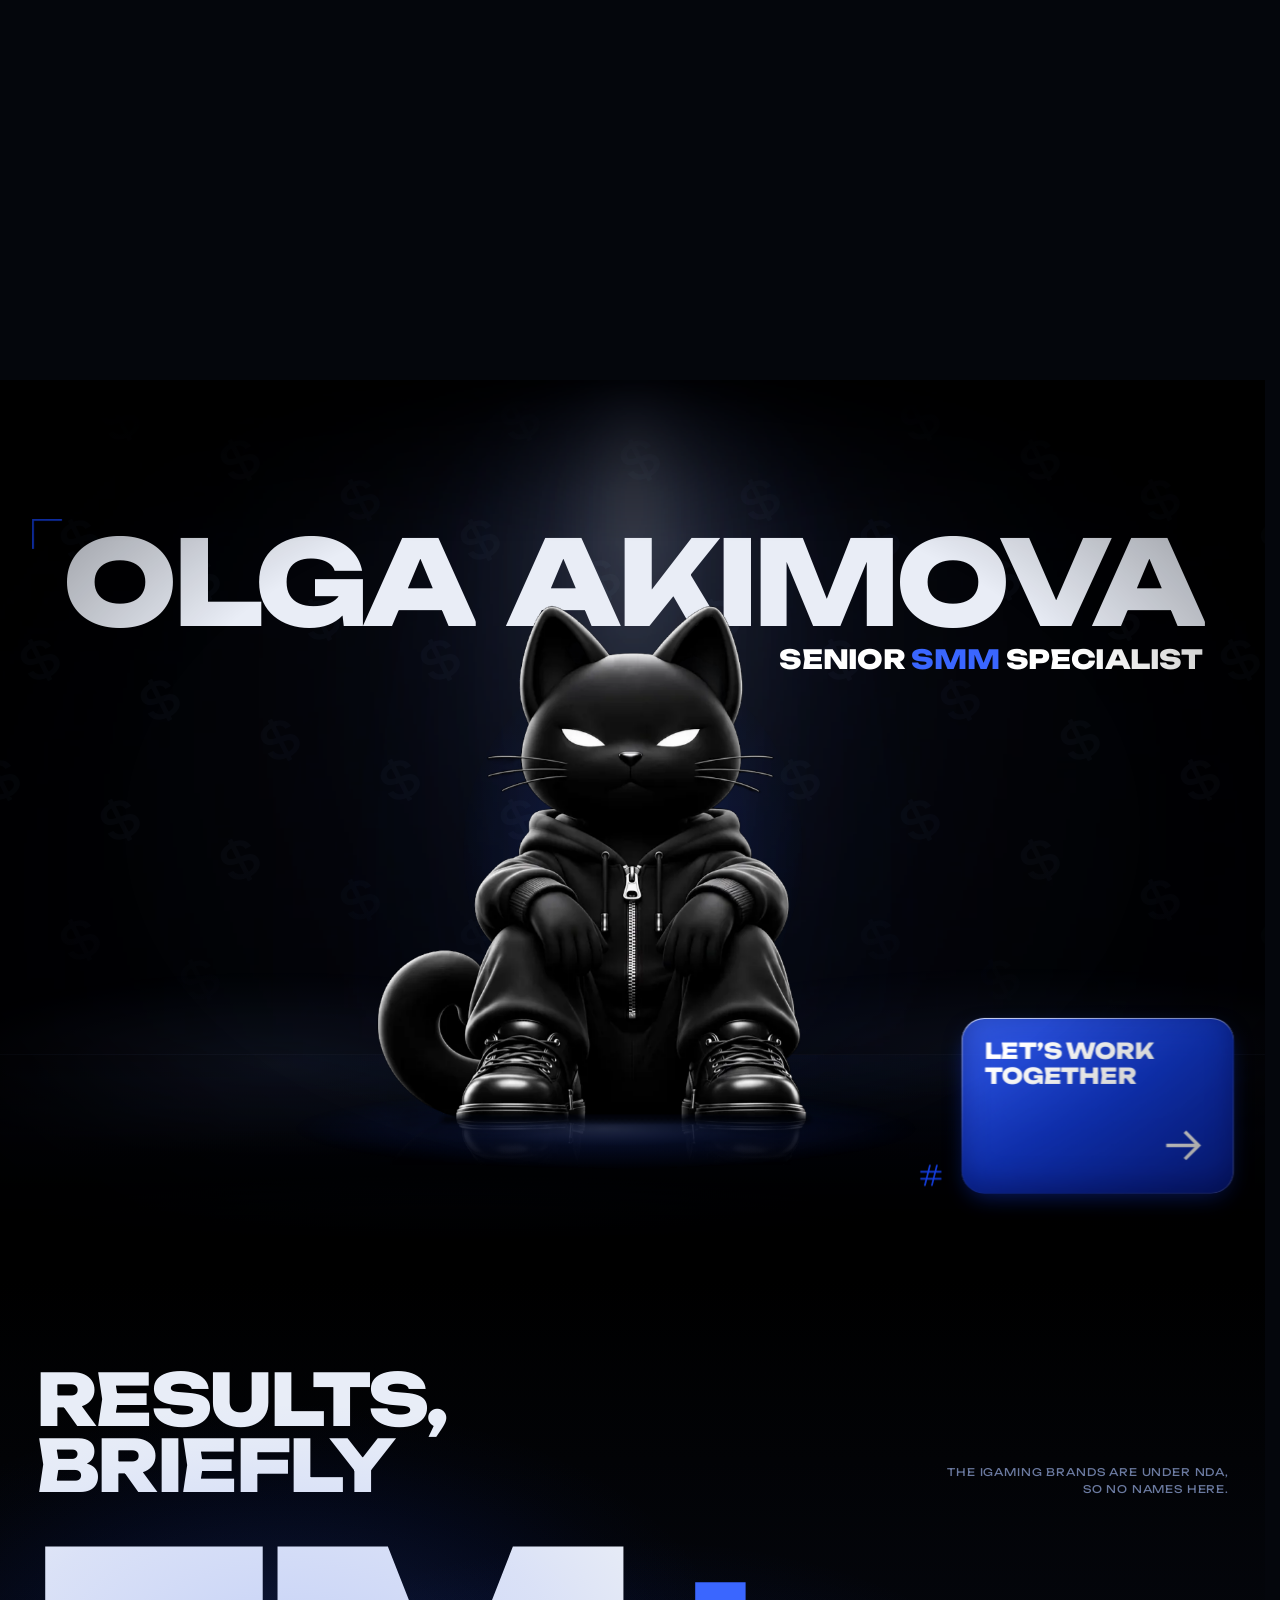
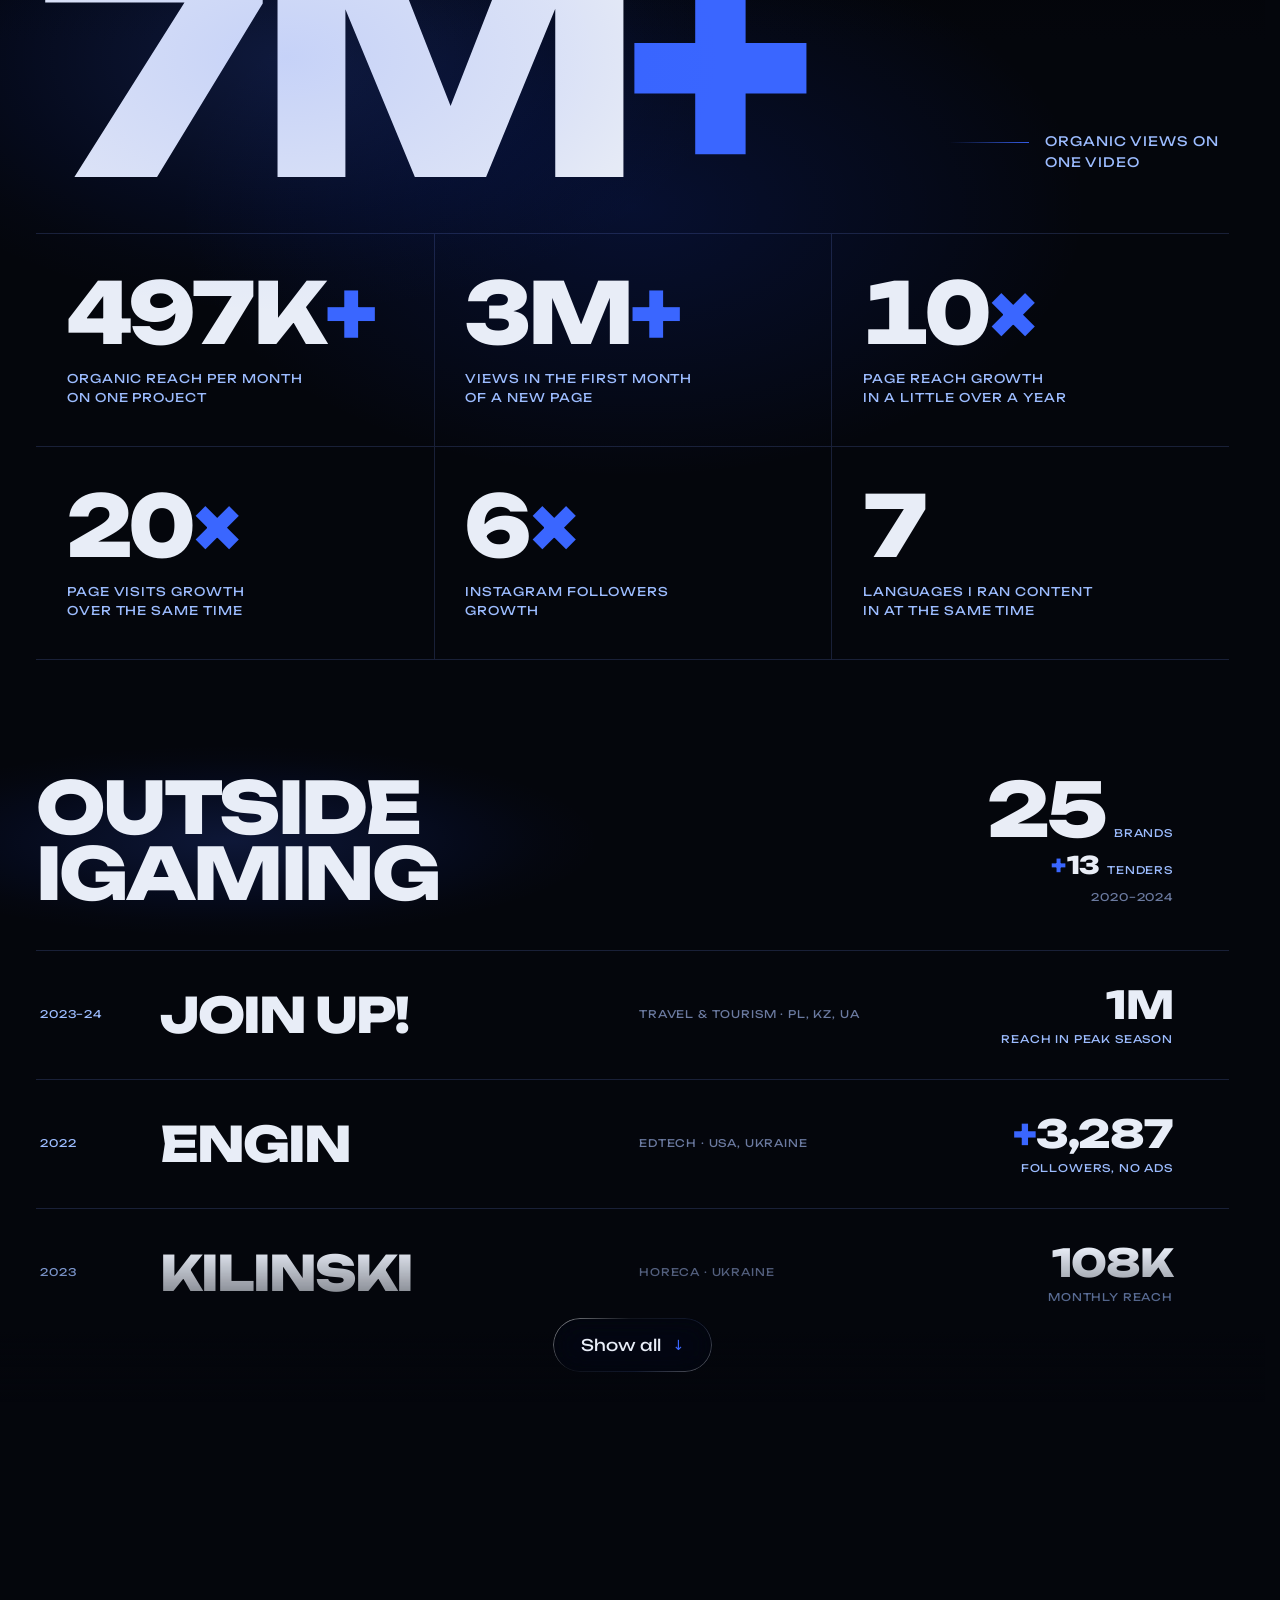
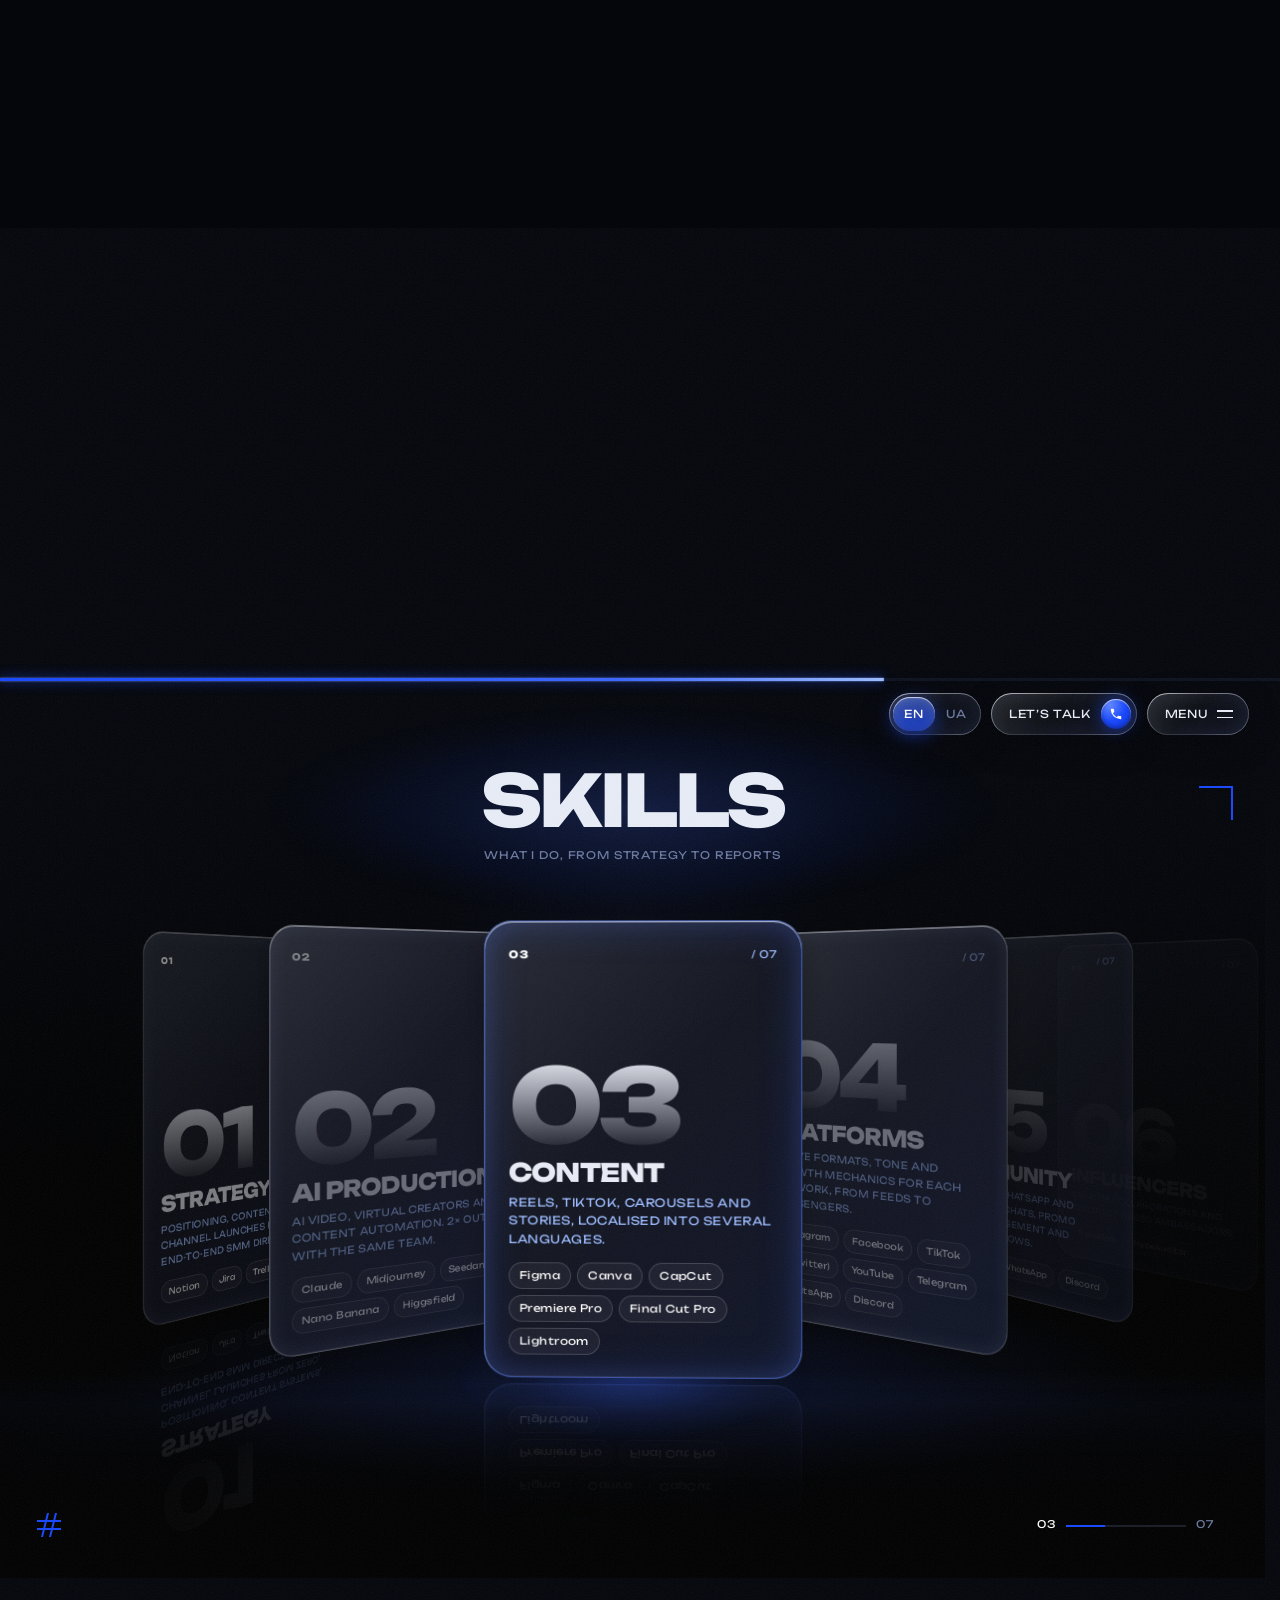
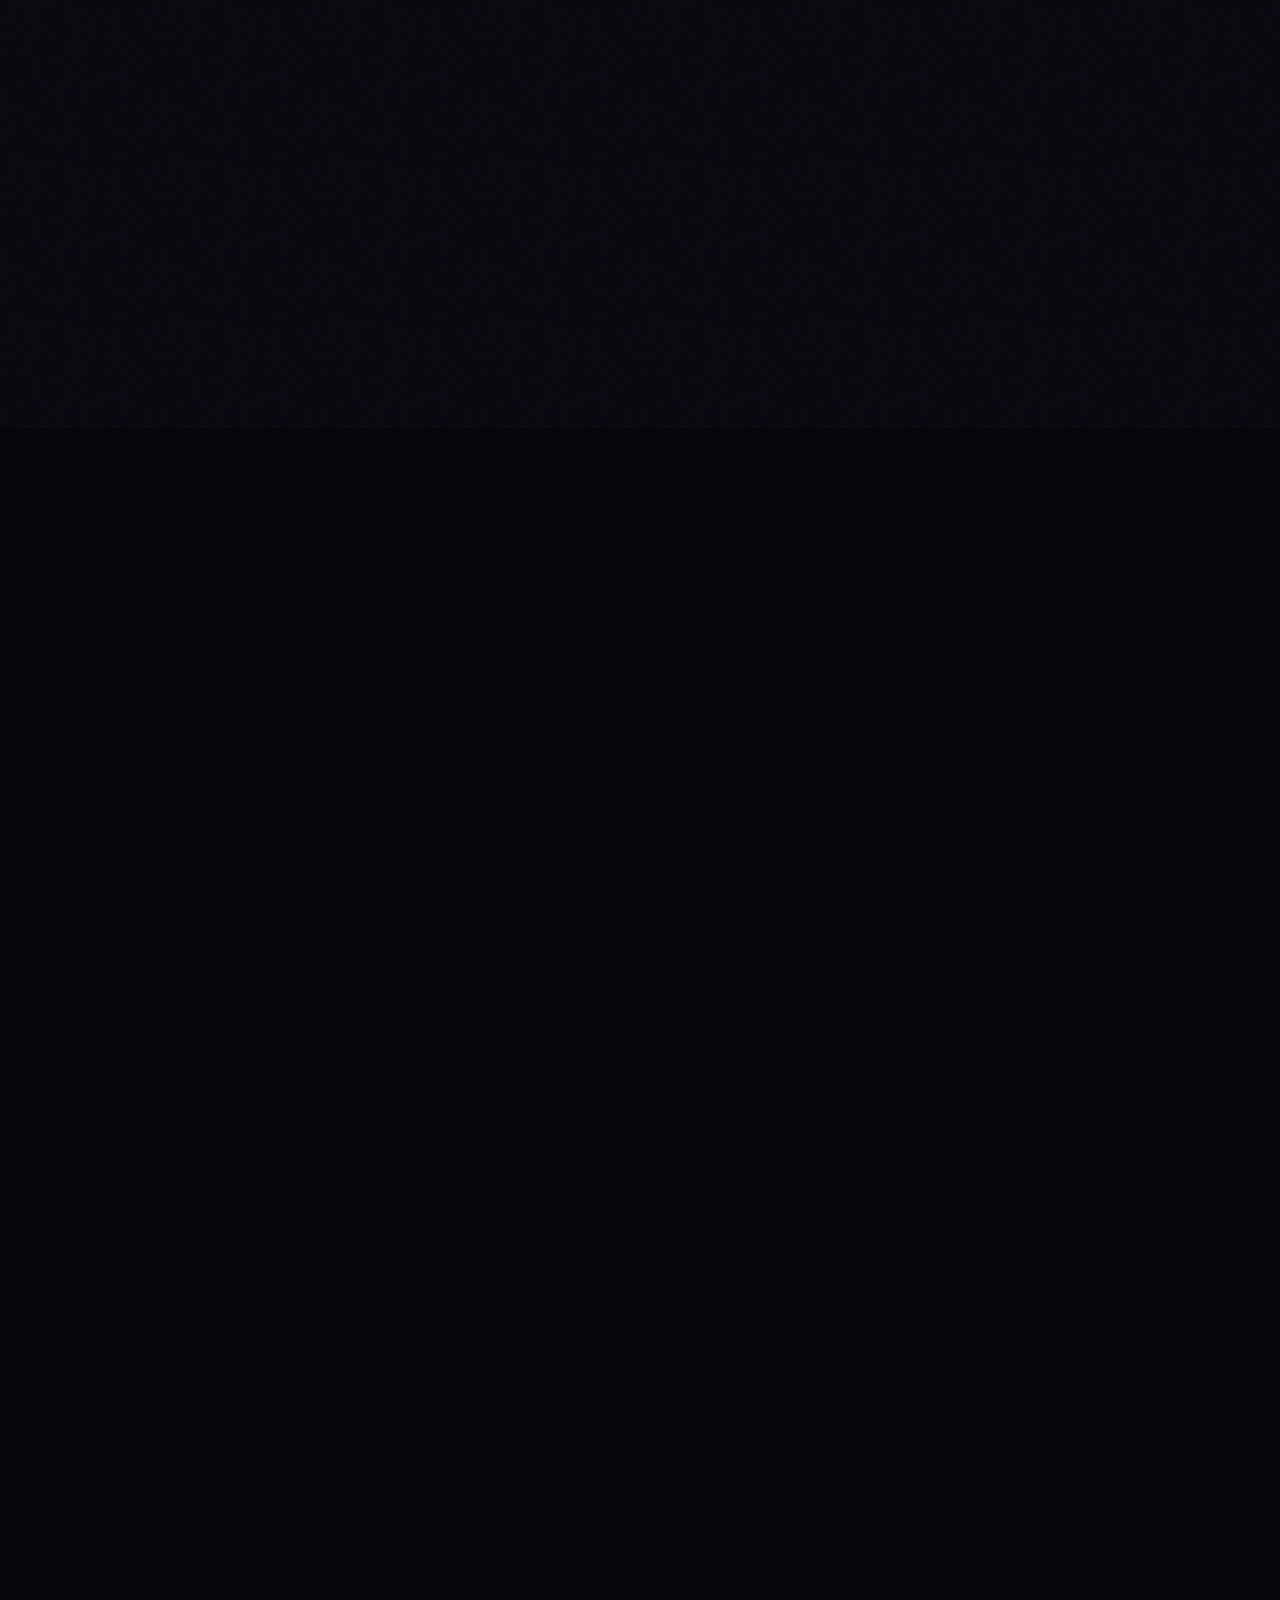
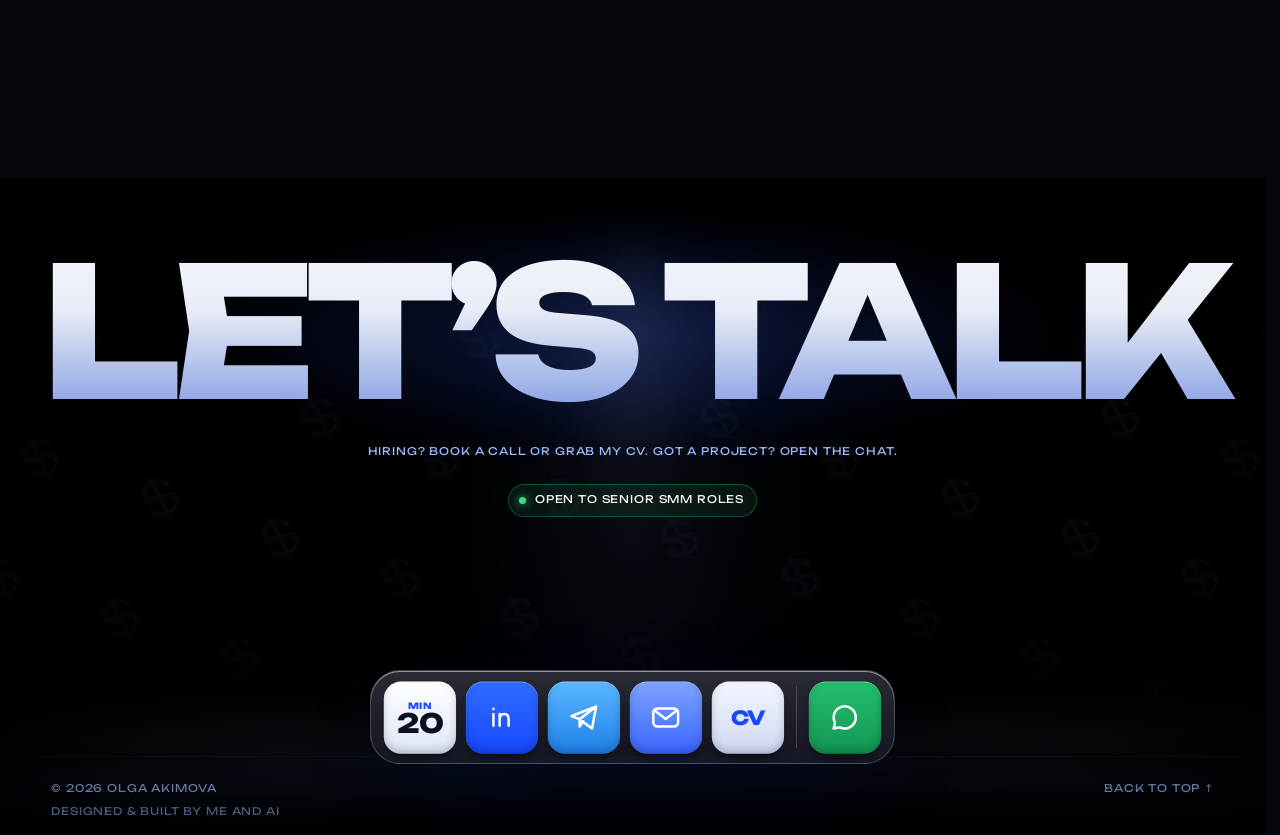
==== commit a49afba7: "CV page 2: two-row grid like page 1, Tech stack lines up with Earlier experience (EN + UA, PDFs and " ====
--- a/index.html
+++ b/index.html
@@ -24,15 +24,15 @@
   <link rel="preload" href="assets/fonts/unbounded-latin-400-normal.woff2" as="font" type="font/woff2" crossorigin>
   <link rel="preload" href="assets/cat/seq/000.webp?v=20261126a" as="image" media="(min-aspect-ratio: 3/4)">
   <link rel="preload" href="assets/cat/seq-m/000.webp?v=20261126a" as="image" media="(max-aspect-ratio: 3/4)">
-  <link rel="stylesheet" href="css/style.css?v=20261133p">
+  <link rel="stylesheet" href="css/style.css?v=20261133q">
   <!-- scripts start downloading right away but run after the page is parsed, in this order -->
   <script defer src="vendor/lenis.min.js"></script>
-  <script defer src="js/i18n.js?v=20261133p"></script>
-  <script defer src="js/main.js?v=20261133p"></script>
-  <script defer src="js/cases.js?v=20261133p"></script>
-  <script defer src="js/cases-ui.js?v=20261133p"></script>
-  <script defer src="js/skills.js?v=20261133p"></script>
-  <script defer src="js/contact.js?v=20261133p"></script>
+  <script defer src="js/i18n.js?v=20261133q"></script>
+  <script defer src="js/main.js?v=20261133q"></script>
+  <script defer src="js/cases.js?v=20261133q"></script>
+  <script defer src="js/cases-ui.js?v=20261133q"></script>
+  <script defer src="js/skills.js?v=20261133q"></script>
+  <script defer src="js/contact.js?v=20261133q"></script>
 </head>
 <body class="is-loading">
 
@@ -300,19 +300,19 @@
         <div class="cvv__lang" role="group" aria-label="CV language">
           <button class="cvv__lb mono" type="button" data-cvlang="en" aria-pressed="true">EN</button><button class="cvv__lb mono" type="button" data-cvlang="ua" aria-pressed="false">UA</button>
         </div>
-        <a class="cvv__dl mono" id="cvvDl" href="assets/cv/Olha_Akimova_CV.pdf" download="Olha_Akimova_CV.pdf"><span data-i18n="cv.download">Download PDF</span><svg viewBox="0 0 24 24" aria-hidden="true"><path d="M12 4v11m0 0l-4.5-4.5M12 15l4.5-4.5M5 19h14" fill="none" stroke="currentColor" stroke-width="2" stroke-linecap="round"/></svg></a>
+        <a class="cvv__dl mono" id="cvvDl" href="assets/cv/Olha_Akimova_CV.pdf?v=20261128" download="Olha_Akimova_CV.pdf"><span data-i18n="cv.download">Download PDF</span><svg viewBox="0 0 24 24" aria-hidden="true"><path d="M12 4v11m0 0l-4.5-4.5M12 15l4.5-4.5M5 19h14" fill="none" stroke="currentColor" stroke-width="2" stroke-linecap="round"/></svg></a>
         <button class="cvv__x" id="cvvClose" type="button" aria-label="Close"><svg viewBox="0 0 24 24" aria-hidden="true"><path d="M6 6l12 12M18 6L6 18" fill="none" stroke="currentColor" stroke-width="2"/></svg></button>
       </header>
       <div class="cvv__paper" id="cvvPaper" tabindex="-1">
         <div class="cvv__sheet">
-          <img class="cvv__page" data-src-en="assets/cv/cv-1.webp" data-src-ua="assets/cv/cv-ua-1.webp" width="1588" height="2246" alt="CV, page 1 of 2: contacts, education, courses, languages, profile and current role" decoding="async">
+          <img class="cvv__page" data-src-en="assets/cv/cv-1.webp?v=20261128" data-src-ua="assets/cv/cv-ua-1.webp?v=20261128" width="1588" height="2246" alt="CV, page 1 of 2: contacts, education, courses, languages, profile and current role" decoding="async">
           <a class="cvv__hot" style="left:73.2%;top:4.82%;width:19.7%;height:1.98%" href="https://t.me/itsolz" target="_blank" rel="noopener" aria-label="Telegram @itsolz"></a>
           <a class="cvv__hot" style="left:73.2%;top:8.20%;width:19.7%;height:1.98%" href="tel:+380633491548" aria-label="Phone"></a>
           <a class="cvv__hot" style="left:73.2%;top:9.89%;width:19.7%;height:1.98%" href="https://www.linkedin.com/in/olha-akimova" target="_blank" rel="noopener" aria-label="LinkedIn"></a>
           <a class="cvv__hot" style="left:73.2%;top:11.57%;width:19.7%;height:1.98%" href="https://itsolga.com/" data-portfolio aria-label="Portfolio website"></a>
         </div>
         <div class="cvv__sheet">
-          <img class="cvv__page" data-src-en="assets/cv/cv-2.webp" data-src-ua="assets/cv/cv-ua-2.webp" width="1588" height="2248" alt="CV, page 2 of 2: areas of expertise, tech stack, earlier roles" decoding="async">
+          <img class="cvv__page" data-src-en="assets/cv/cv-2.webp?v=20261128" data-src-ua="assets/cv/cv-ua-2.webp?v=20261128" width="1588" height="2248" alt="CV, page 2 of 2: areas of expertise, tech stack, earlier roles" decoding="async">
         </div>
       </div>
     </div>
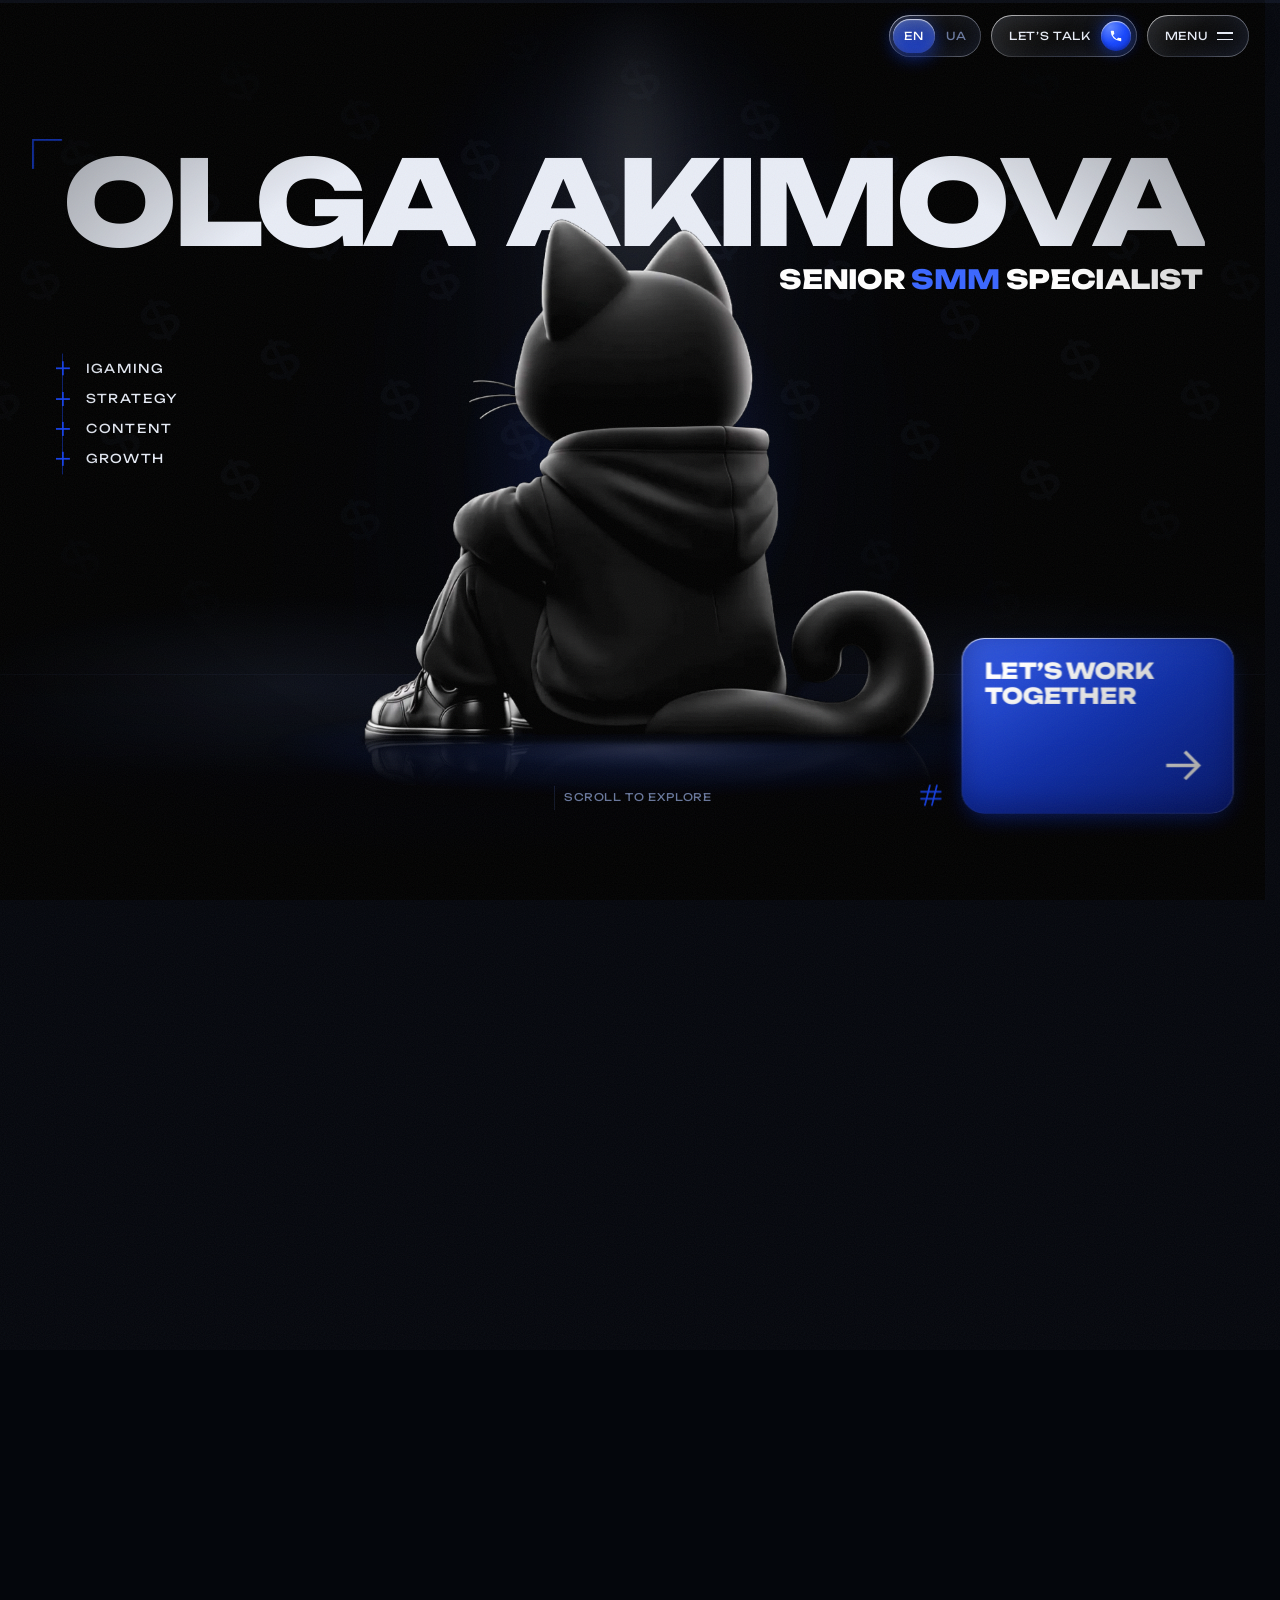
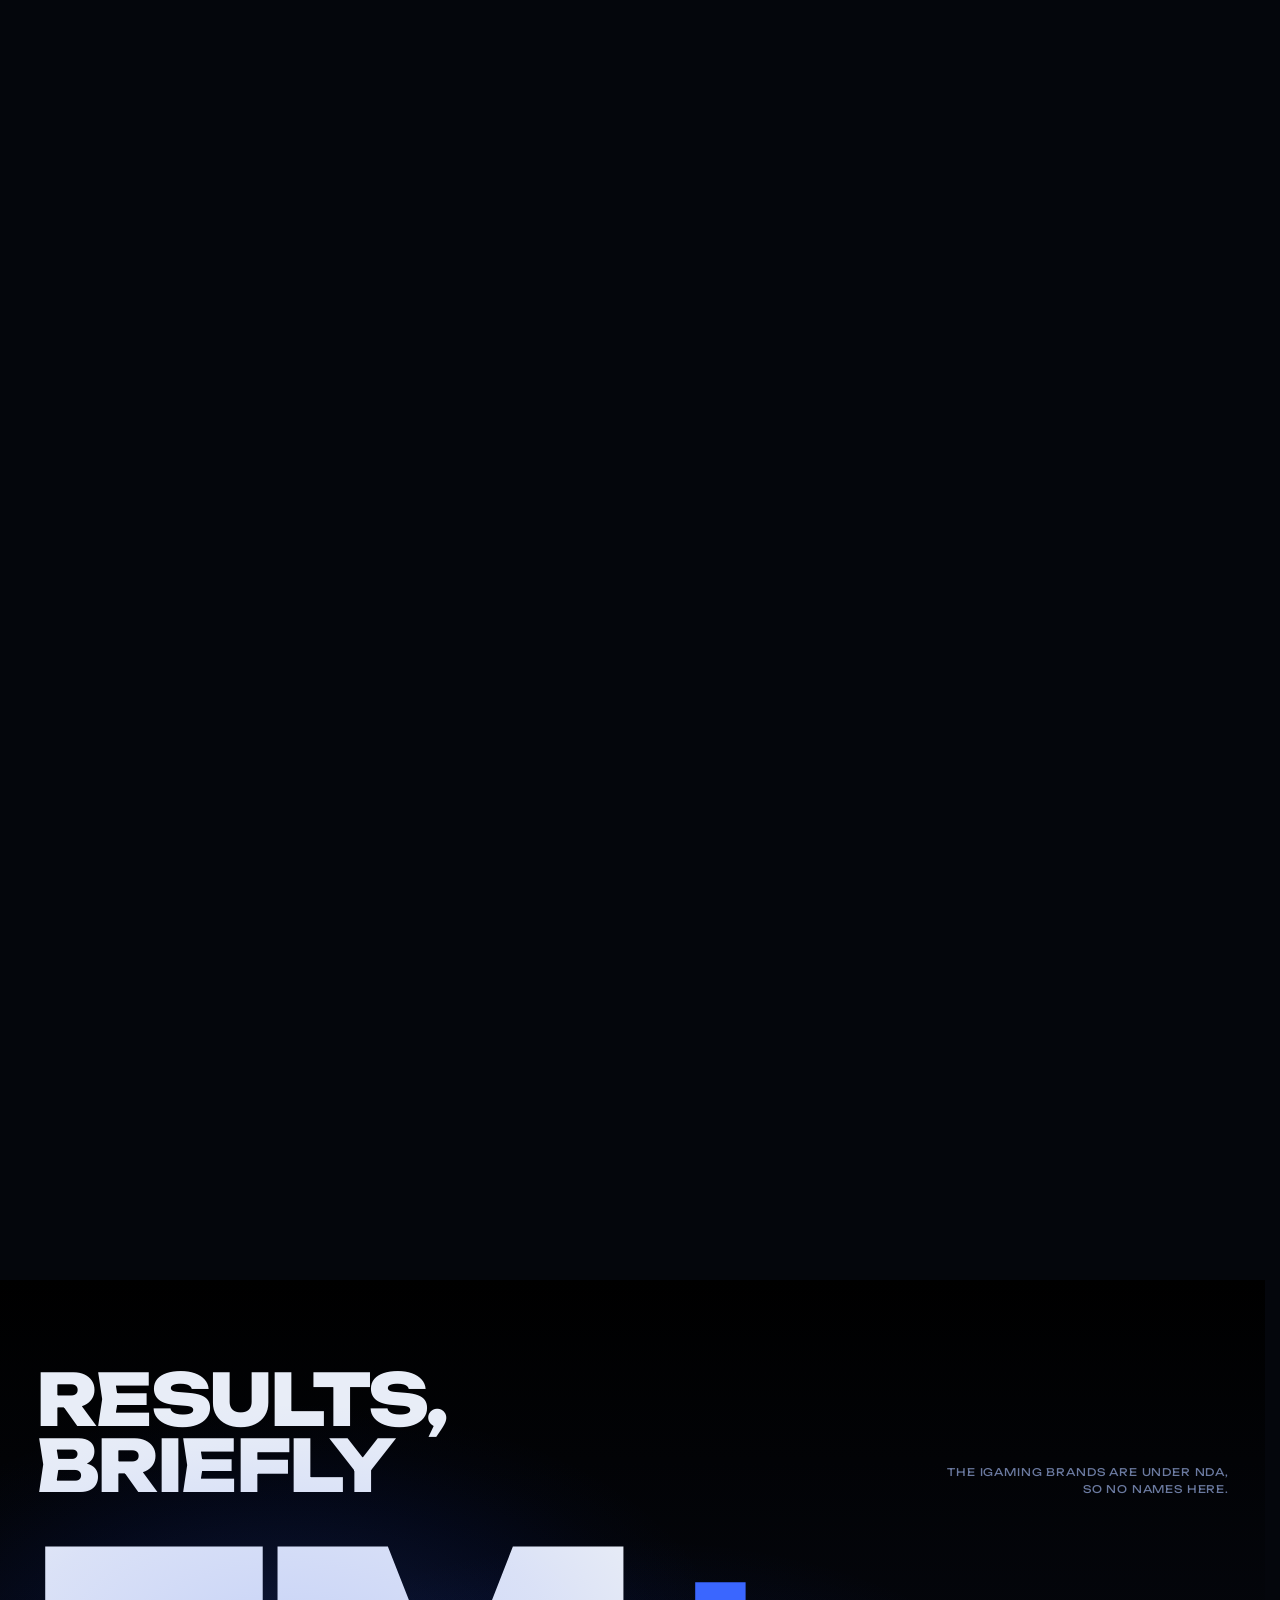
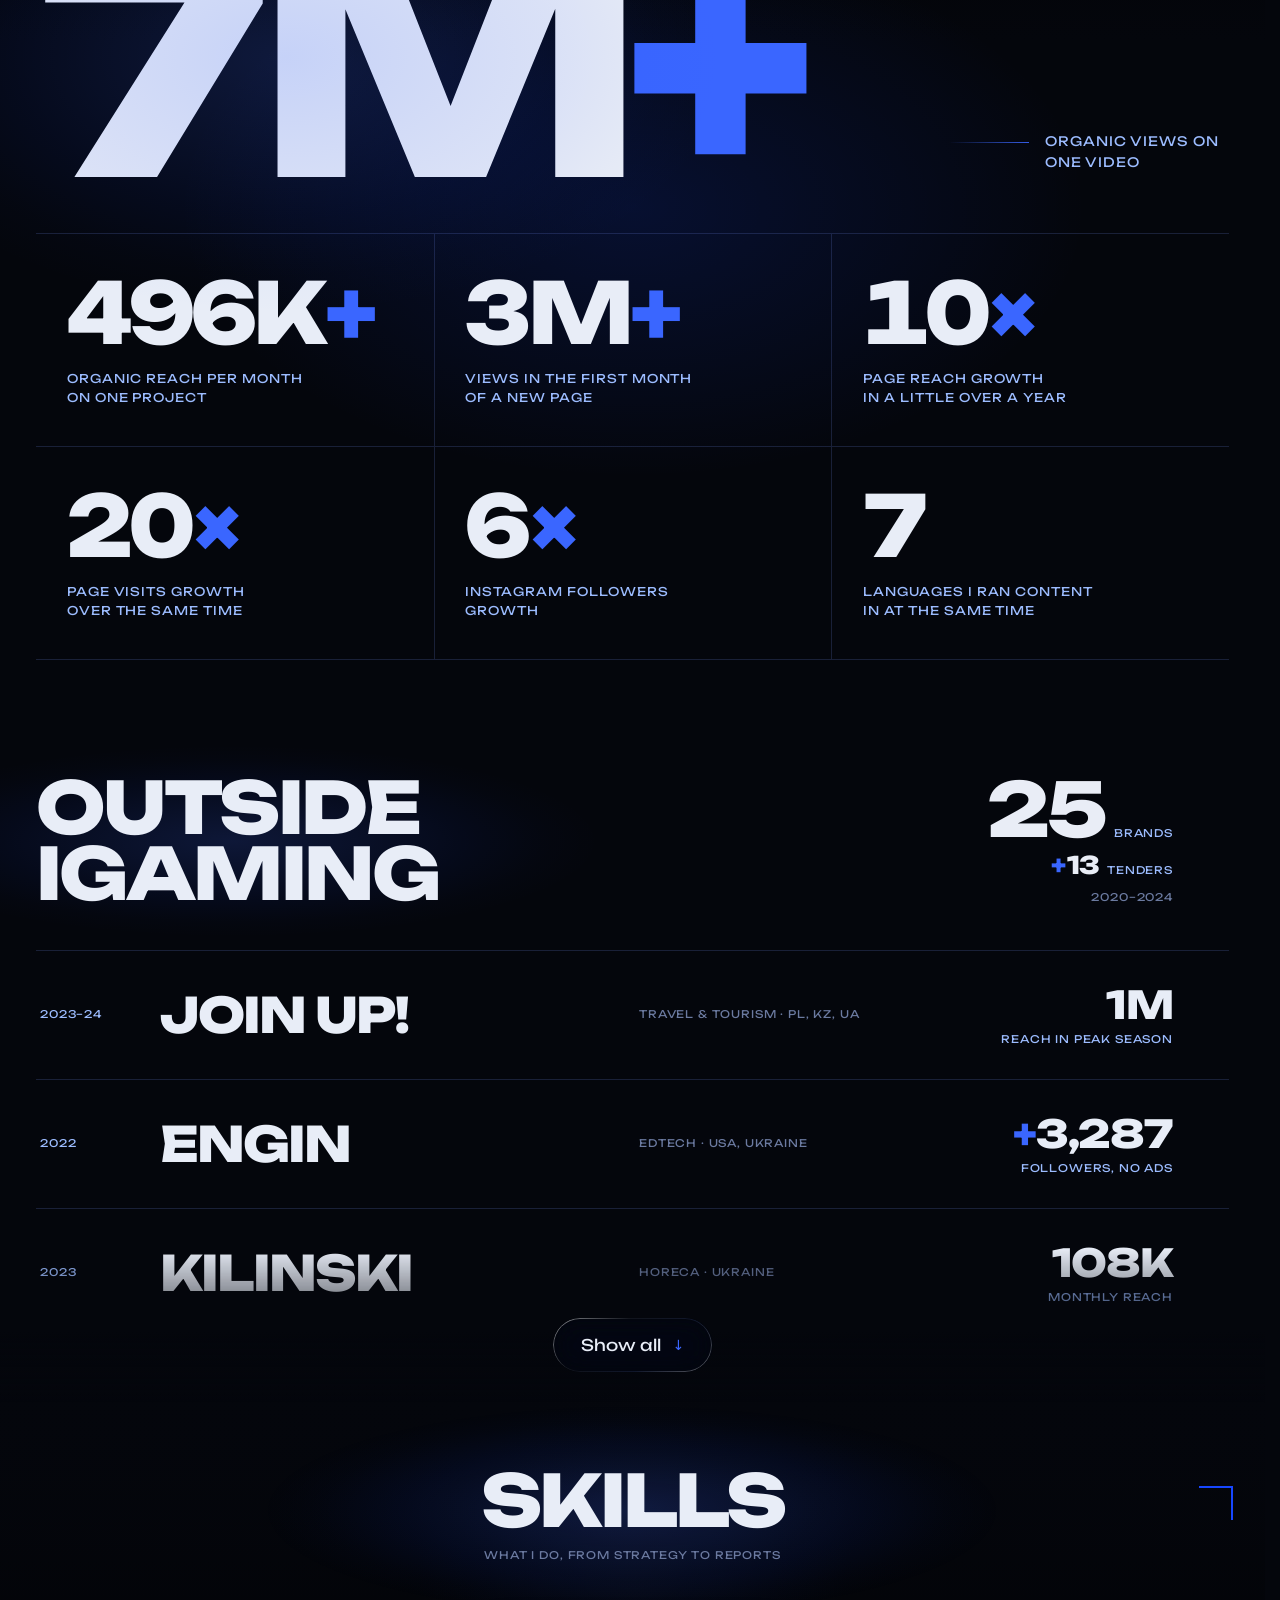
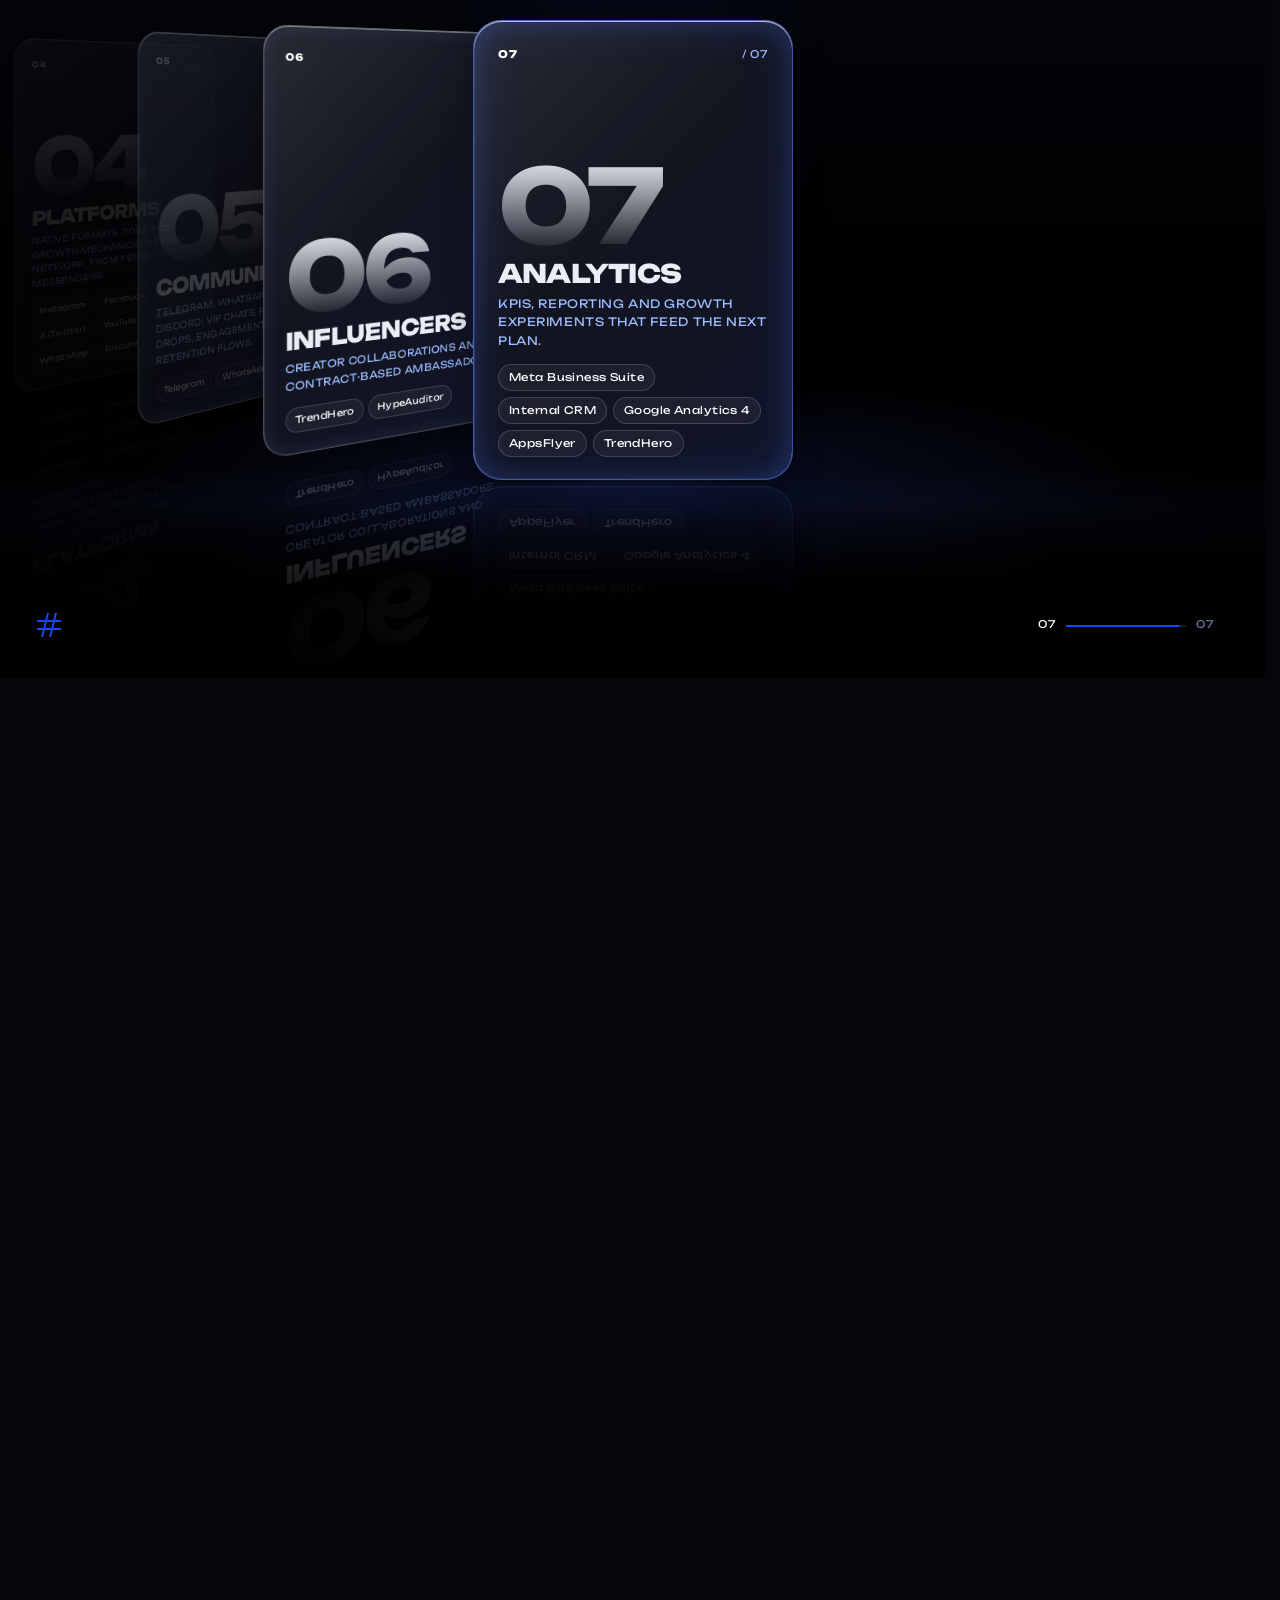
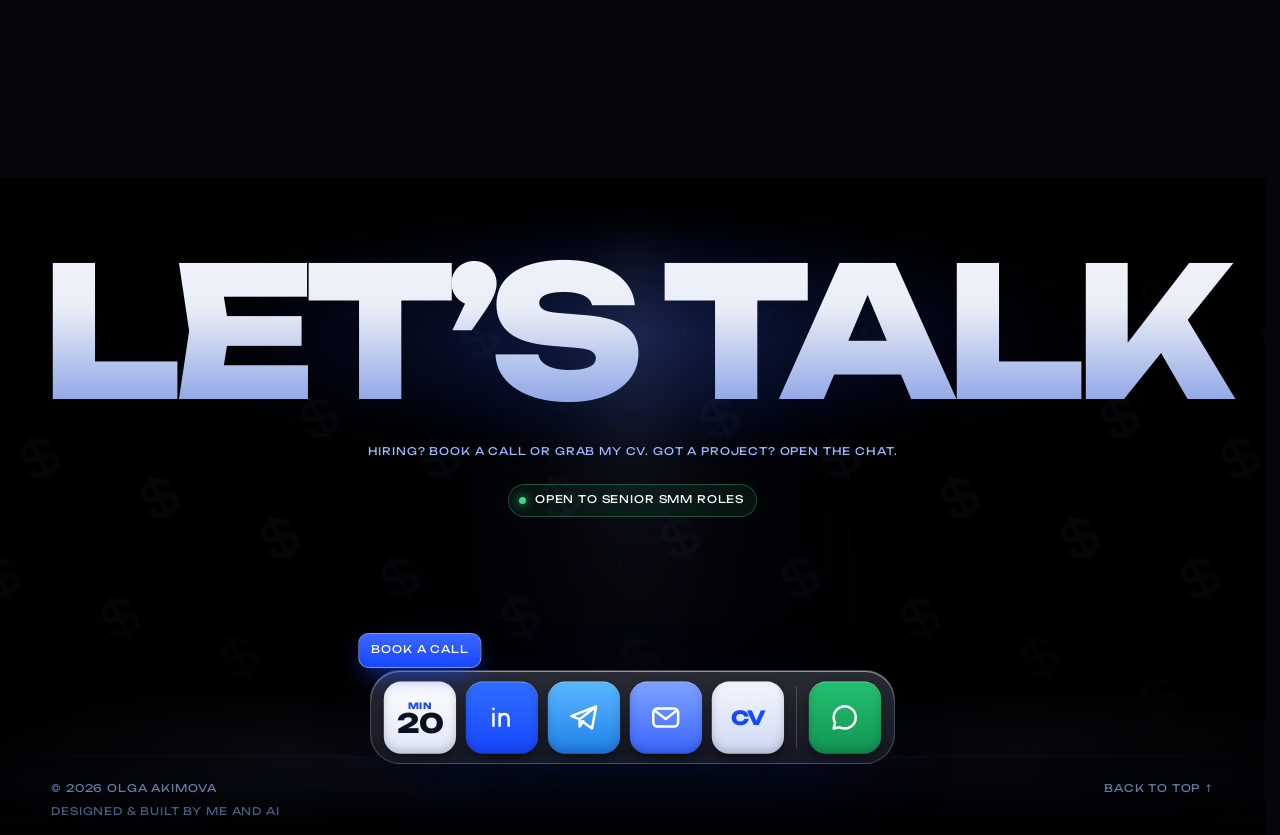
==== commit 60a399d1: "Admin: /admin (stats, engagement, clicks, chat leads, case editor publishing to GitHub) + Cloudflare" ====
--- a/index.html
+++ b/index.html
@@ -24,15 +24,16 @@
   <link rel="preload" href="assets/fonts/unbounded-latin-400-normal.woff2" as="font" type="font/woff2" crossorigin>
   <link rel="preload" href="assets/cat/seq/000.webp?v=20261126a" as="image" media="(min-aspect-ratio: 3/4)">
   <link rel="preload" href="assets/cat/seq-m/000.webp?v=20261126a" as="image" media="(max-aspect-ratio: 3/4)">
-  <link rel="stylesheet" href="css/style.css?v=20261133q">
+  <link rel="stylesheet" href="css/style.css?v=20261133r">
   <!-- scripts start downloading right away but run after the page is parsed, in this order -->
   <script defer src="vendor/lenis.min.js"></script>
-  <script defer src="js/i18n.js?v=20261133q"></script>
-  <script defer src="js/main.js?v=20261133q"></script>
-  <script defer src="js/cases.js?v=20261133q"></script>
-  <script defer src="js/cases-ui.js?v=20261133q"></script>
-  <script defer src="js/skills.js?v=20261133q"></script>
-  <script defer src="js/contact.js?v=20261133q"></script>
+  <script defer src="js/i18n.js?v=20261133r"></script>
+  <script defer src="js/main.js?v=20261133r"></script>
+  <script defer src="js/cases.js?v=20261133r"></script>
+  <script defer src="js/cases-ui.js?v=20261133r"></script>
+  <script defer src="js/skills.js?v=20261133r"></script>
+  <script defer src="js/contact.js?v=20261133r"></script>
+  <script defer src="js/track.js?v=20261133r"></script>
 </head>
 <body class="is-loading">
 
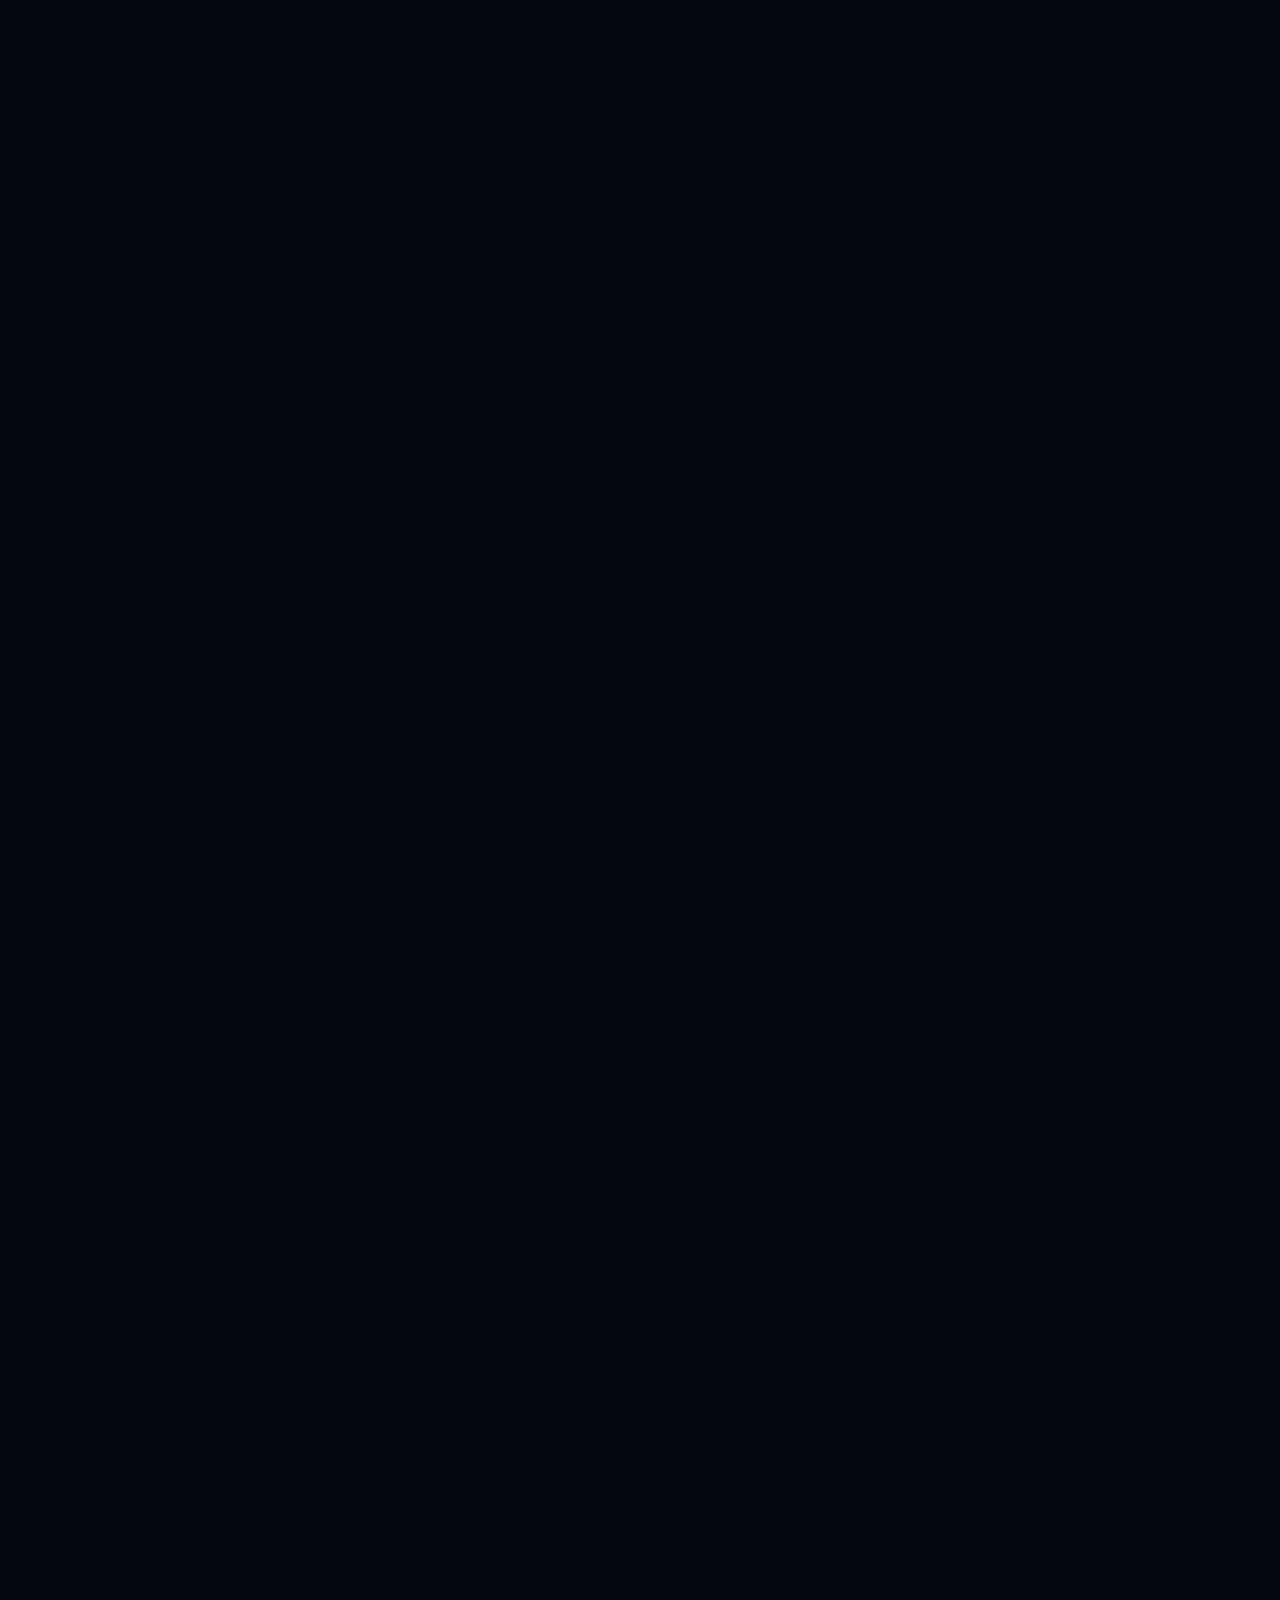
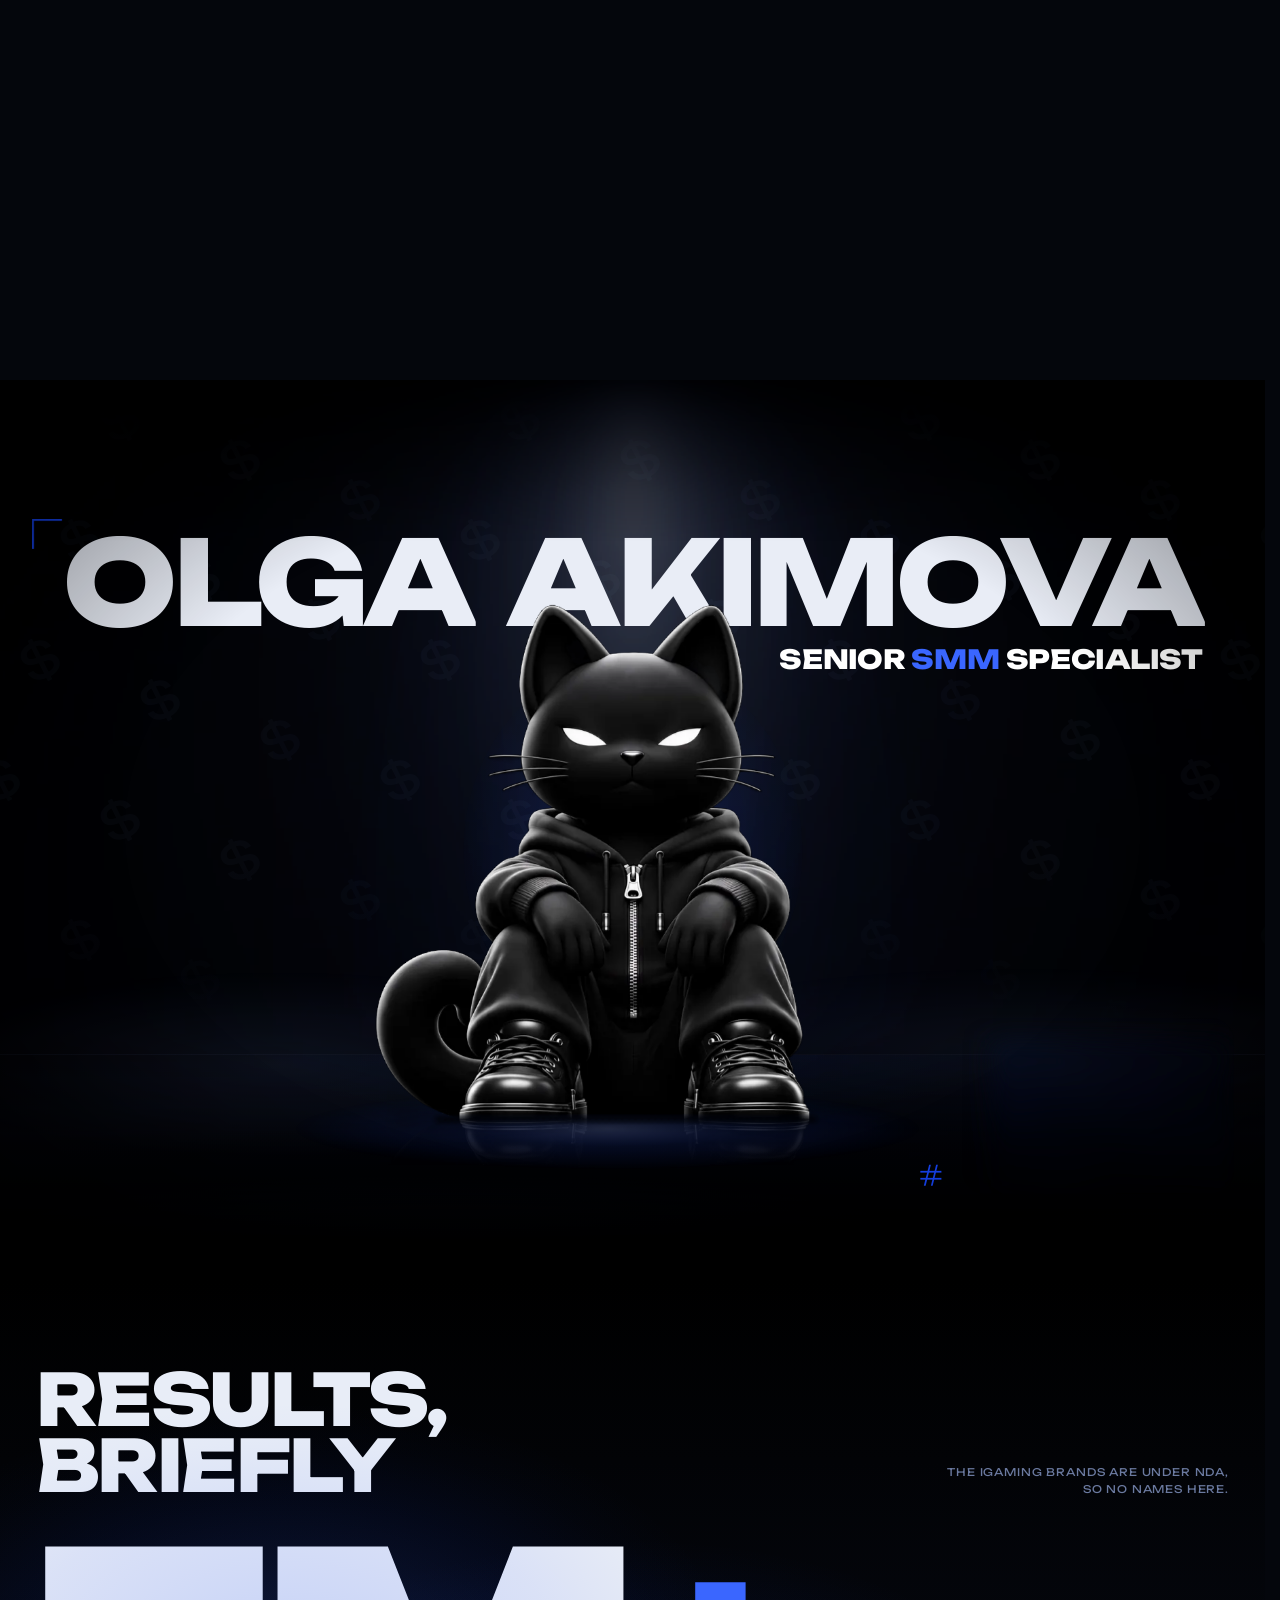
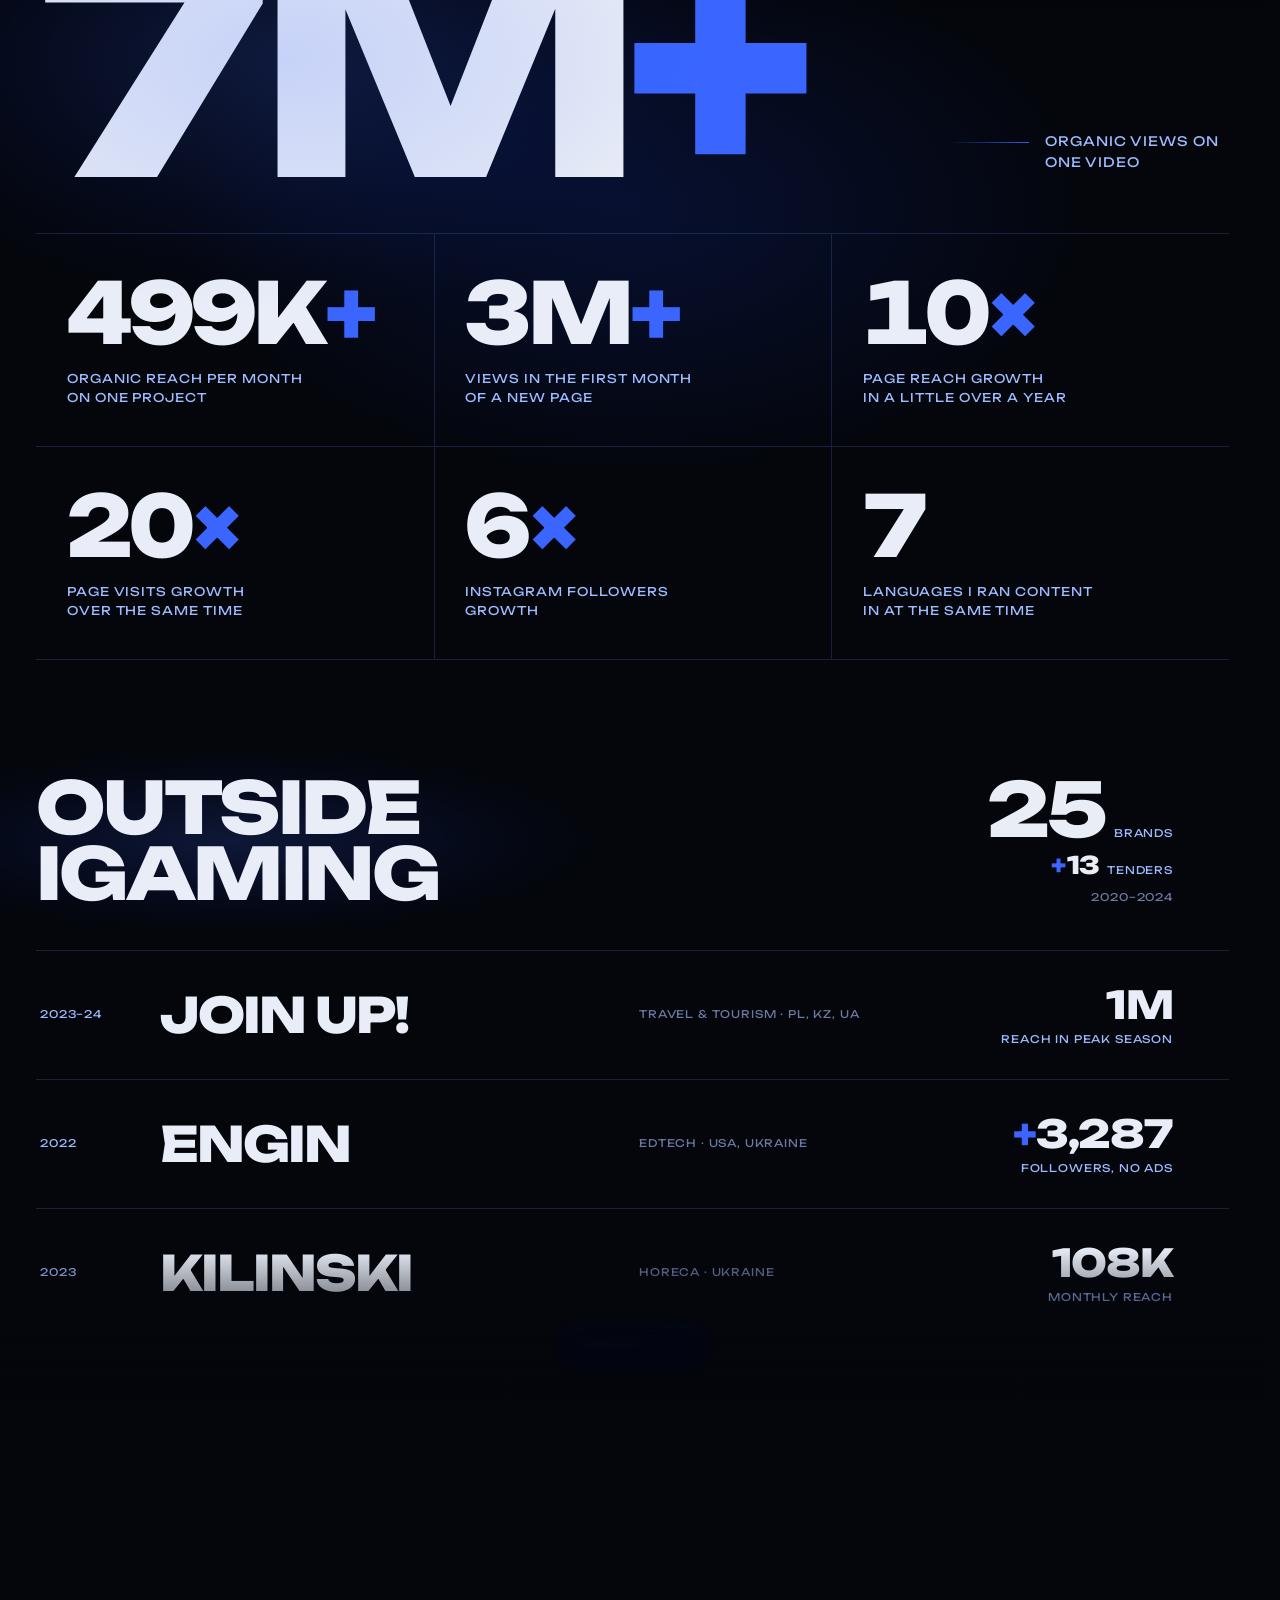
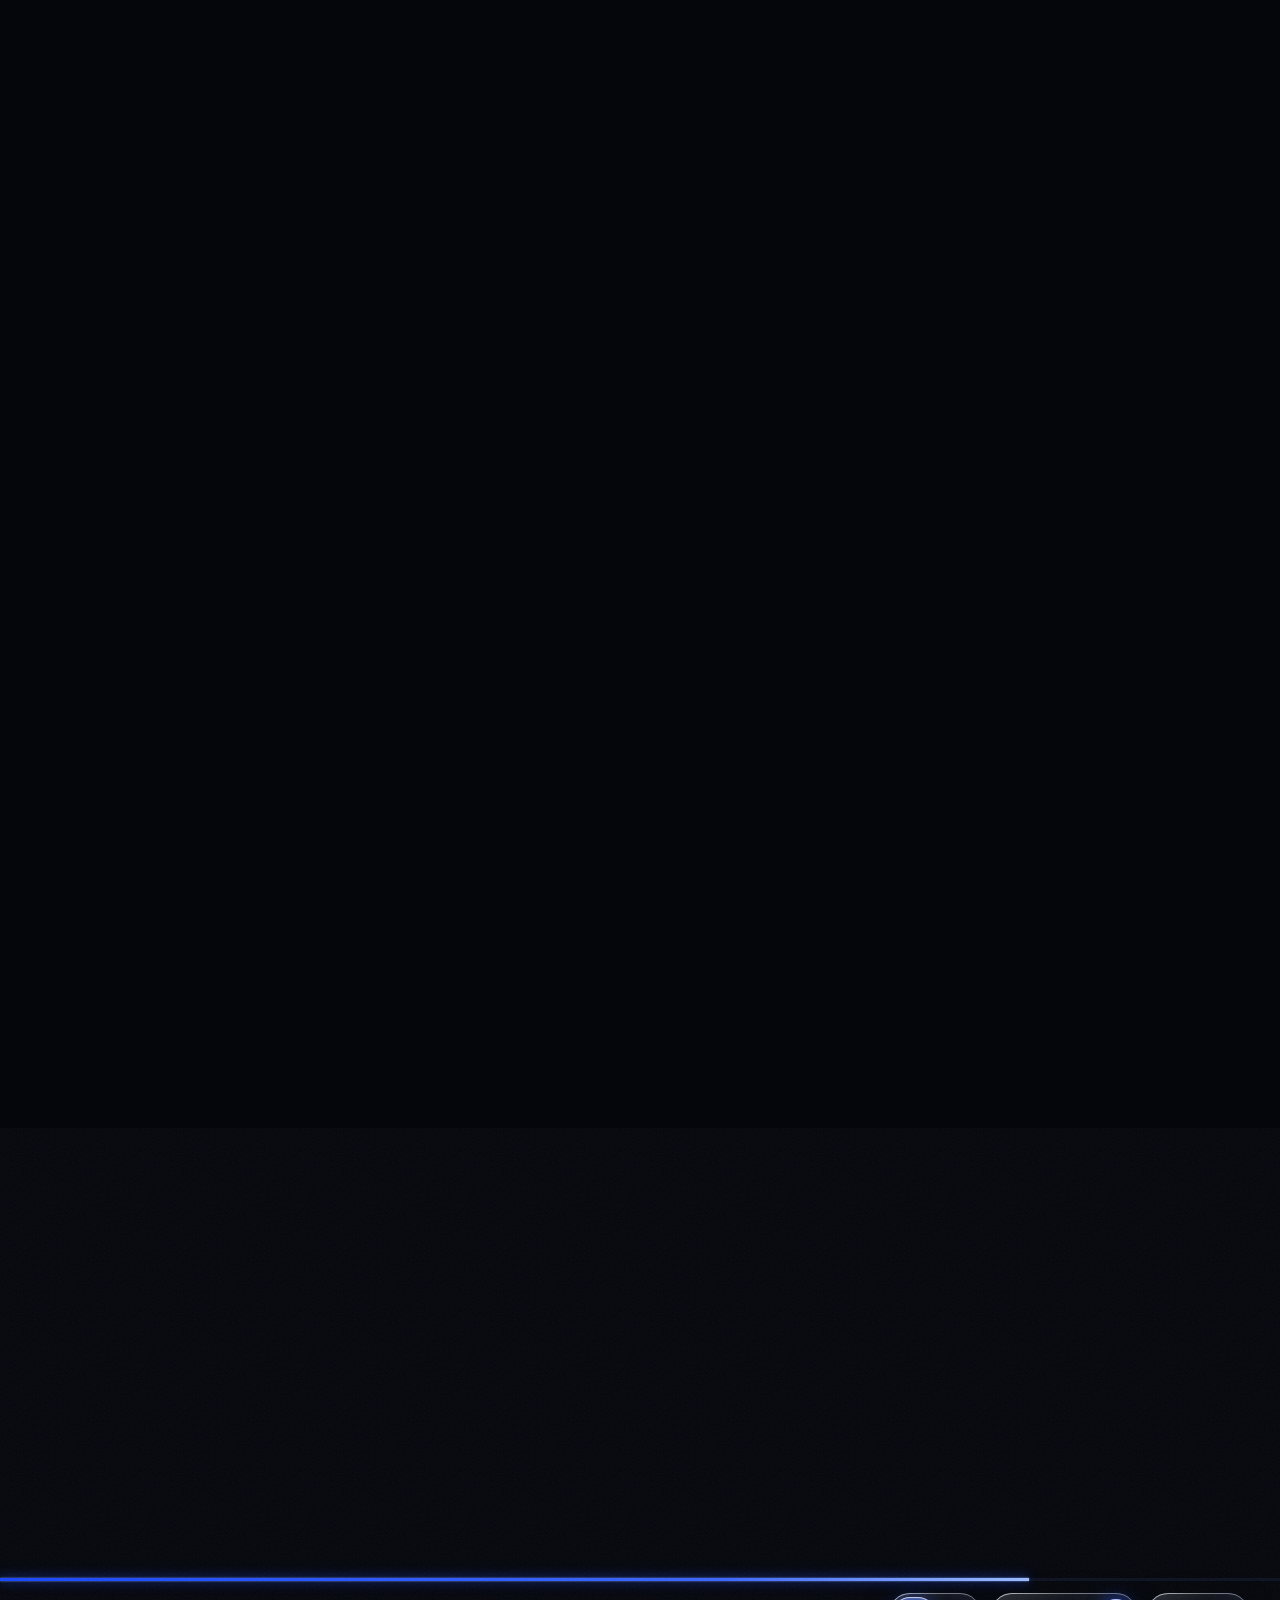
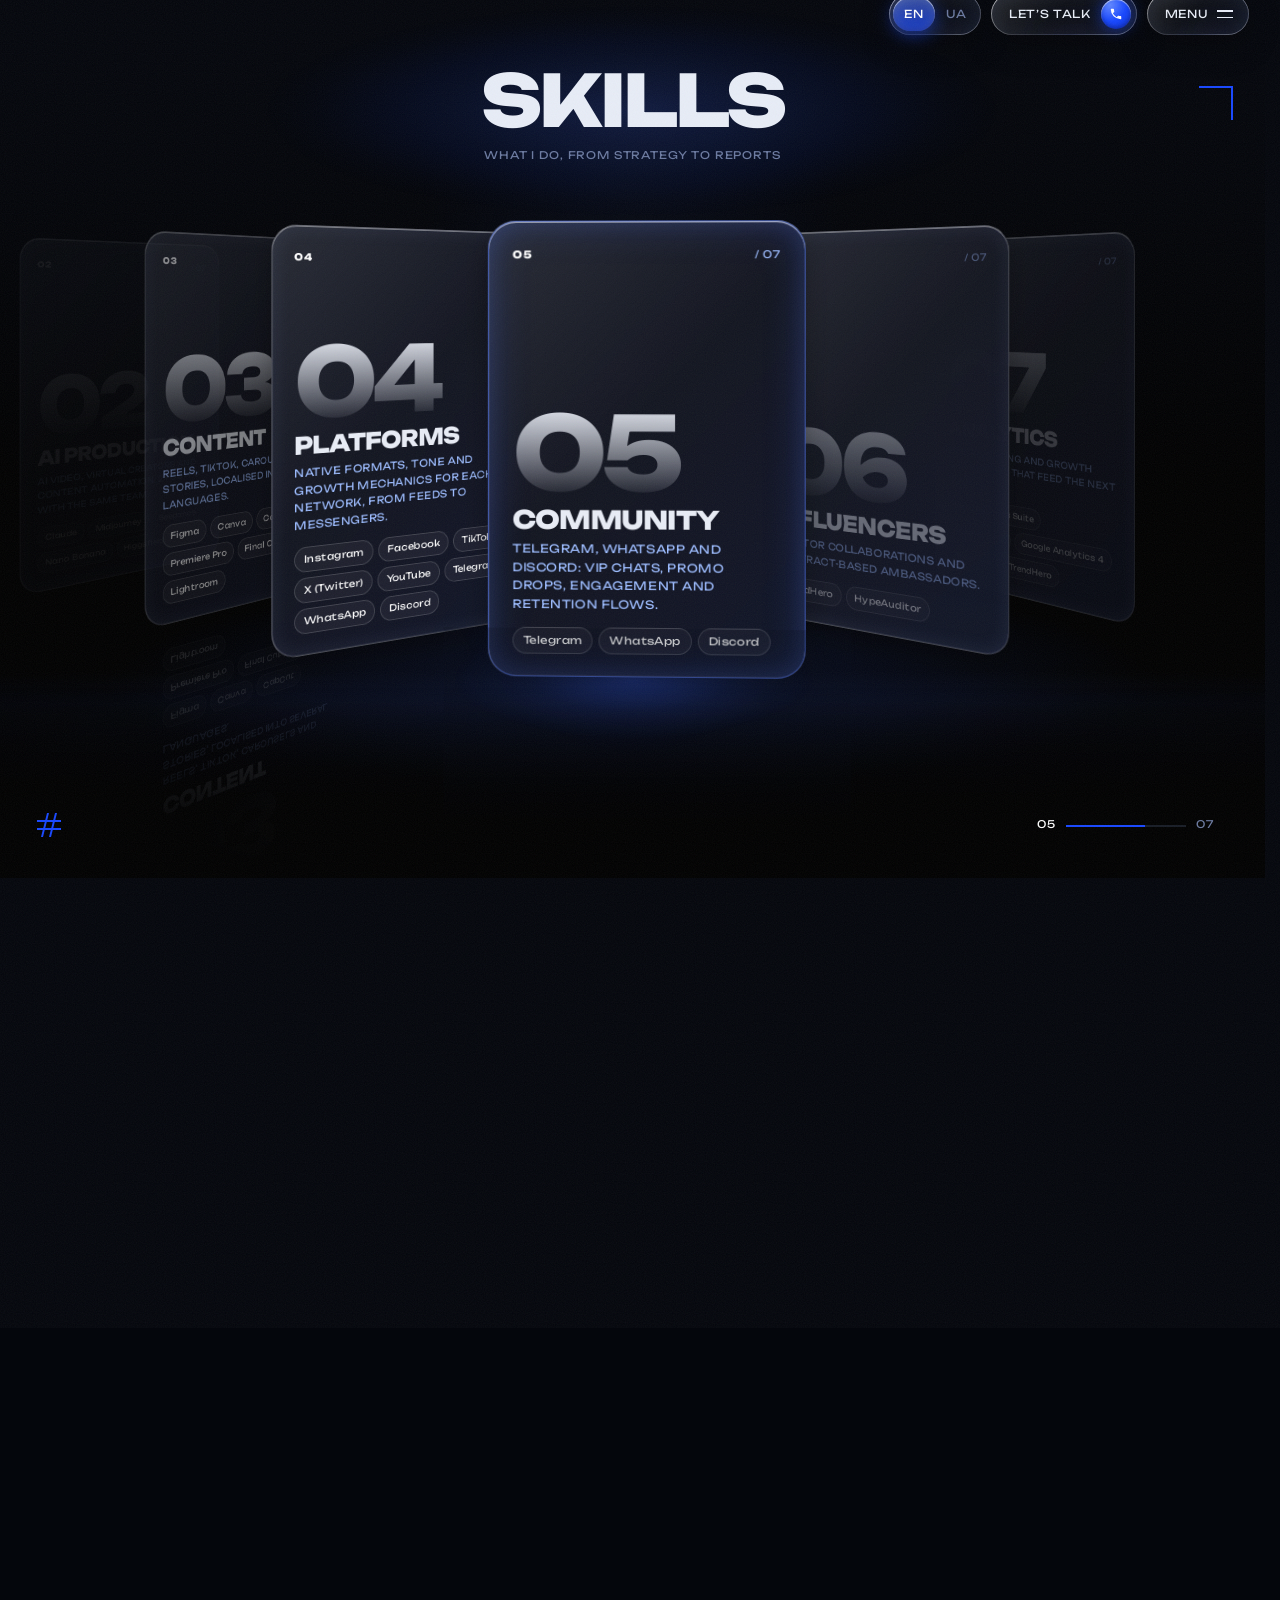
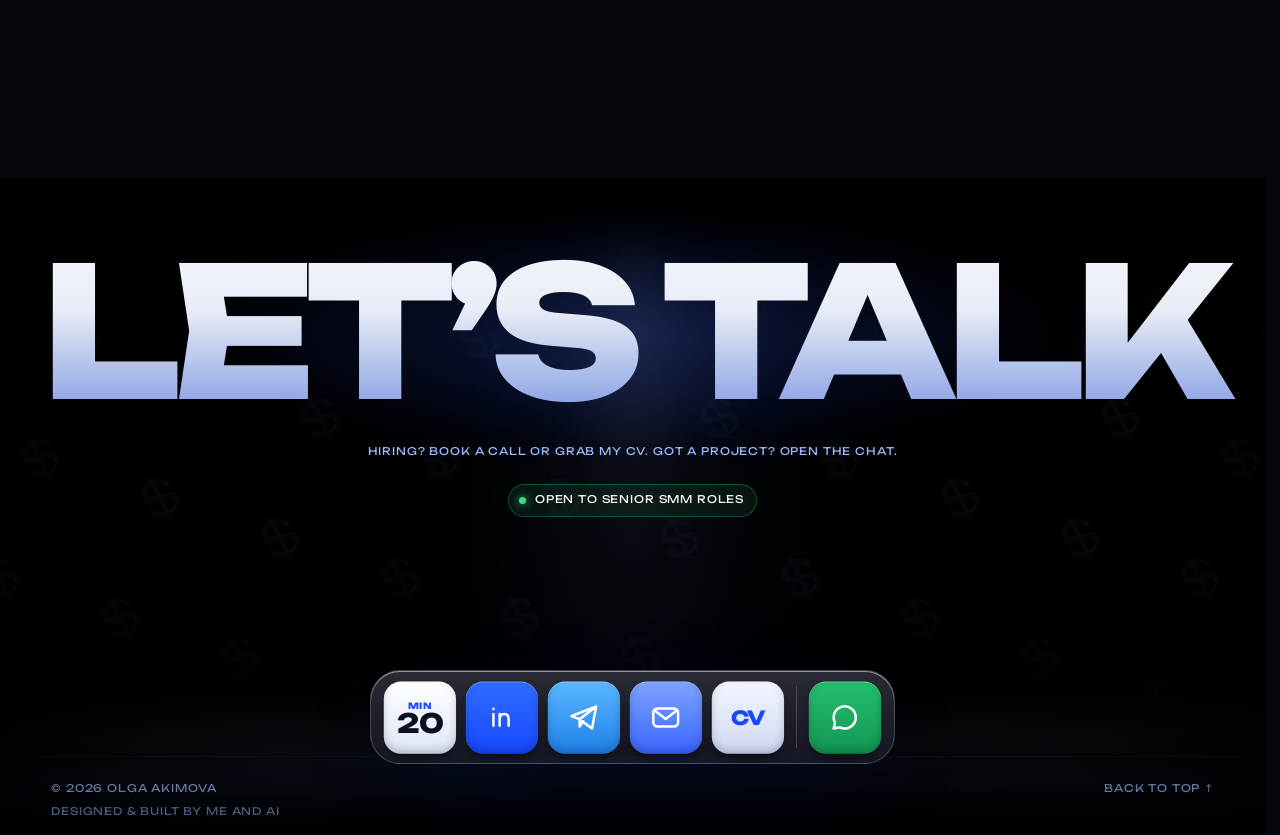
==== commit 38927451: "Admin moves off the public repo to a secret path in the Worker; site strips UTM tags from the addres" ====
--- a/index.html
+++ b/index.html
@@ -24,16 +24,16 @@
   <link rel="preload" href="assets/fonts/unbounded-latin-400-normal.woff2" as="font" type="font/woff2" crossorigin>
   <link rel="preload" href="assets/cat/seq/000.webp?v=20261126a" as="image" media="(min-aspect-ratio: 3/4)">
   <link rel="preload" href="assets/cat/seq-m/000.webp?v=20261126a" as="image" media="(max-aspect-ratio: 3/4)">
-  <link rel="stylesheet" href="css/style.css?v=20261133r">
+  <link rel="stylesheet" href="css/style.css?v=20261133s">
   <!-- scripts start downloading right away but run after the page is parsed, in this order -->
   <script defer src="vendor/lenis.min.js"></script>
-  <script defer src="js/i18n.js?v=20261133r"></script>
-  <script defer src="js/main.js?v=20261133r"></script>
-  <script defer src="js/cases.js?v=20261133r"></script>
-  <script defer src="js/cases-ui.js?v=20261133r"></script>
-  <script defer src="js/skills.js?v=20261133r"></script>
-  <script defer src="js/contact.js?v=20261133r"></script>
-  <script defer src="js/track.js?v=20261133r"></script>
+  <script defer src="js/i18n.js?v=20261133s"></script>
+  <script defer src="js/main.js?v=20261133s"></script>
+  <script defer src="js/cases.js?v=20261133s"></script>
+  <script defer src="js/cases-ui.js?v=20261133s"></script>
+  <script defer src="js/skills.js?v=20261133s"></script>
+  <script defer src="js/contact.js?v=20261133s"></script>
+  <script defer src="js/track.js?v=20261133s"></script>
 </head>
 <body class="is-loading">
 
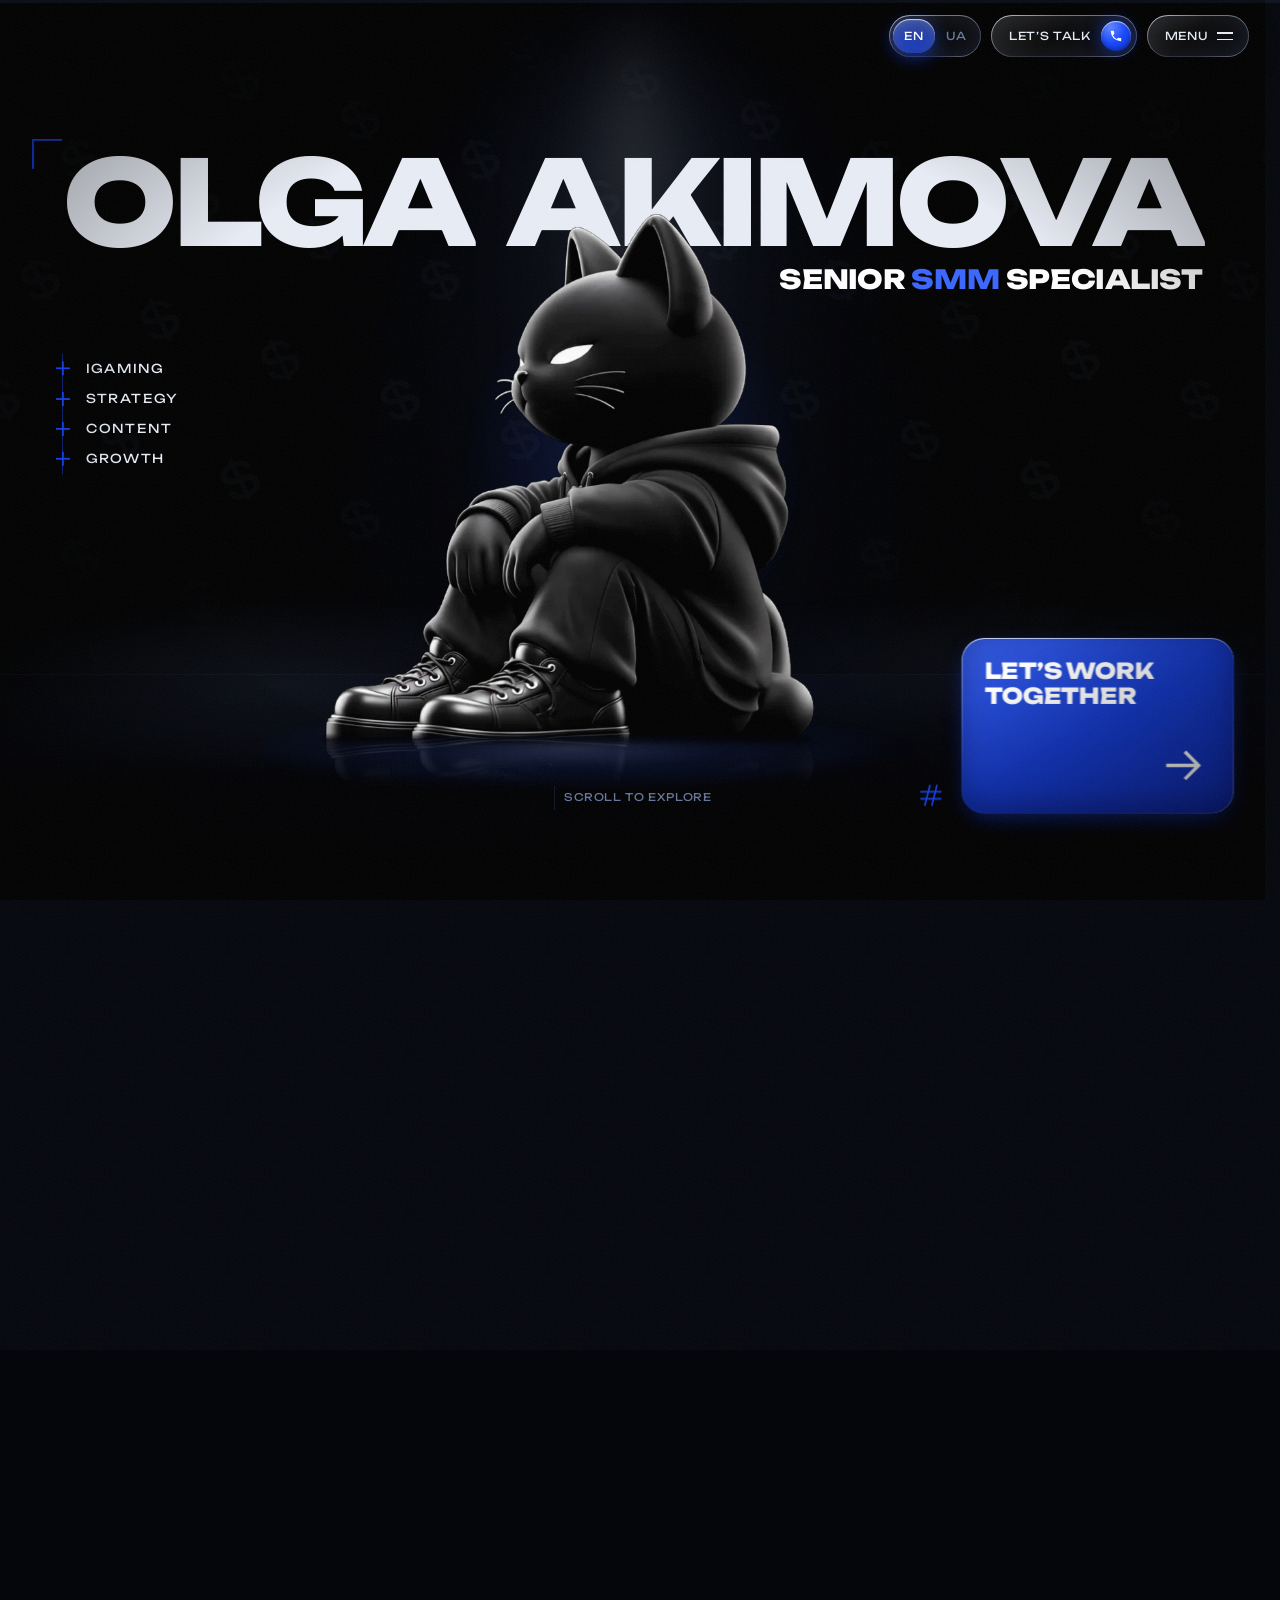
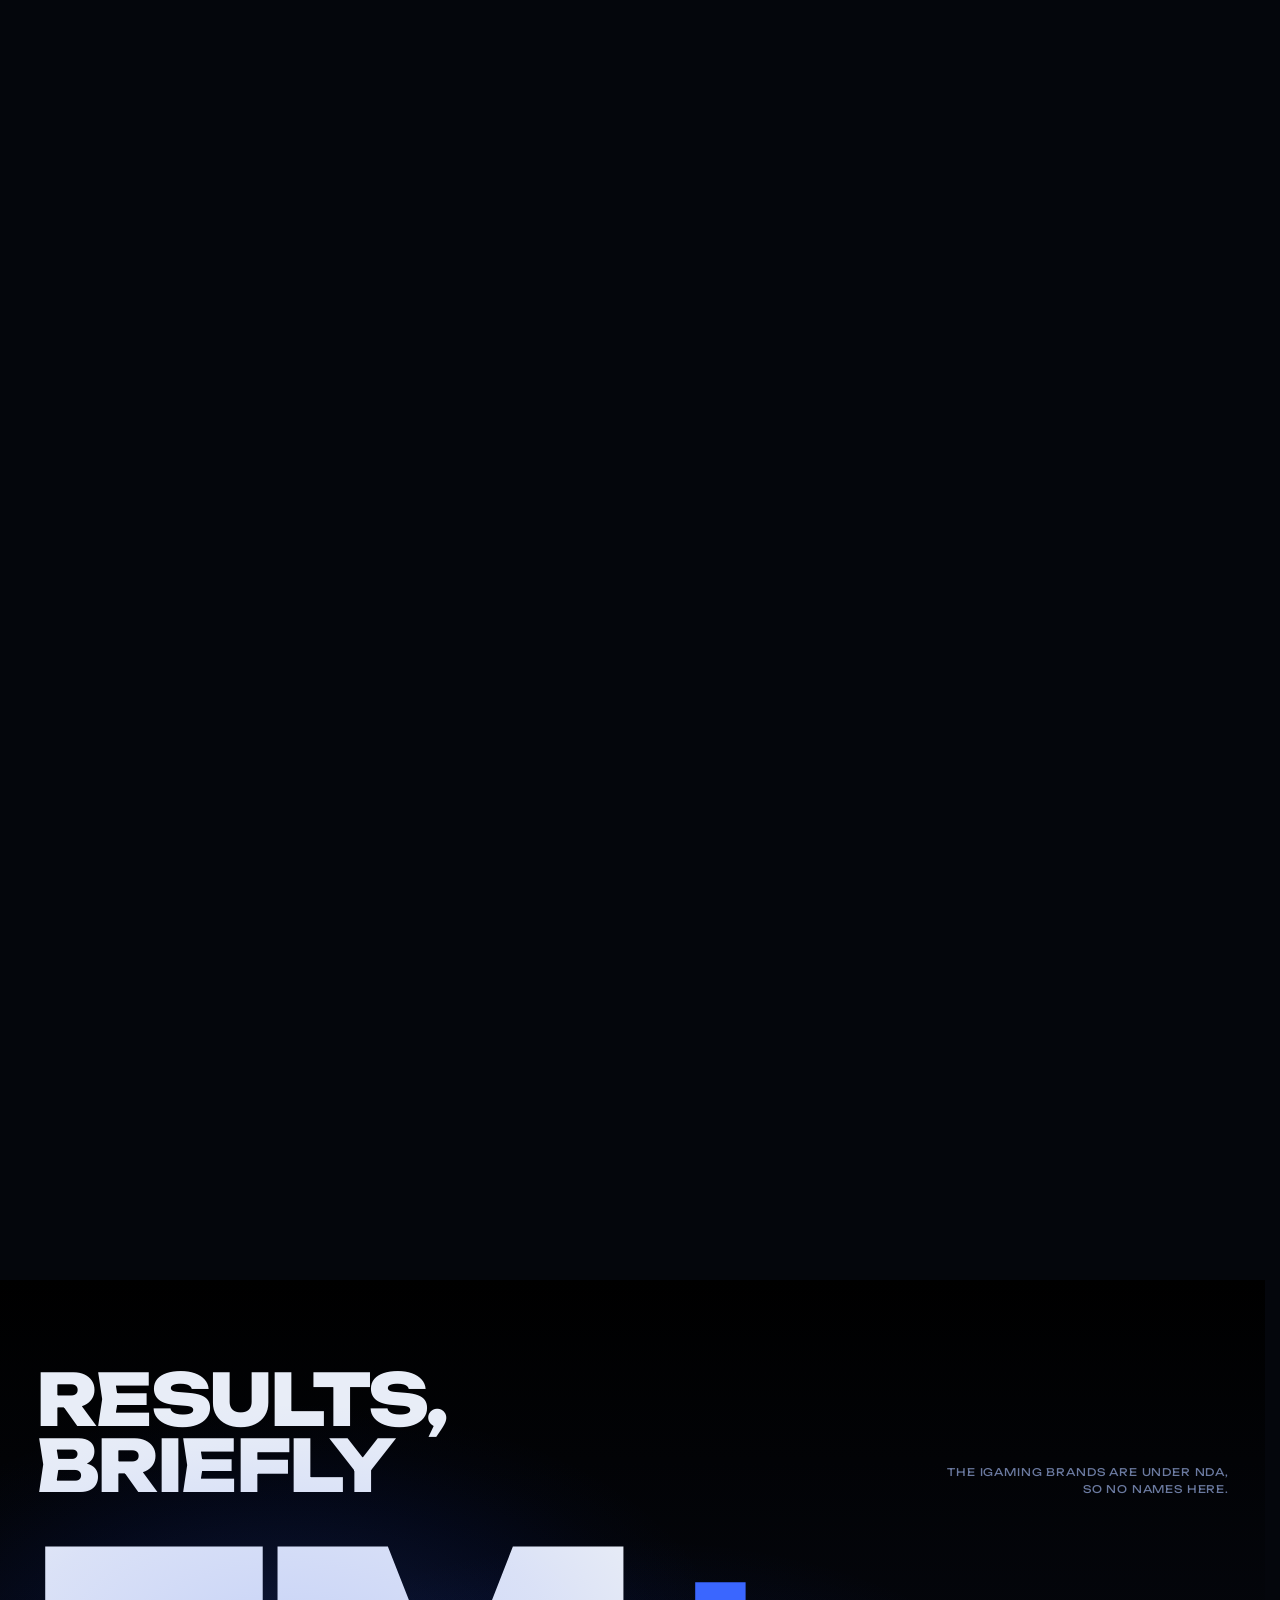
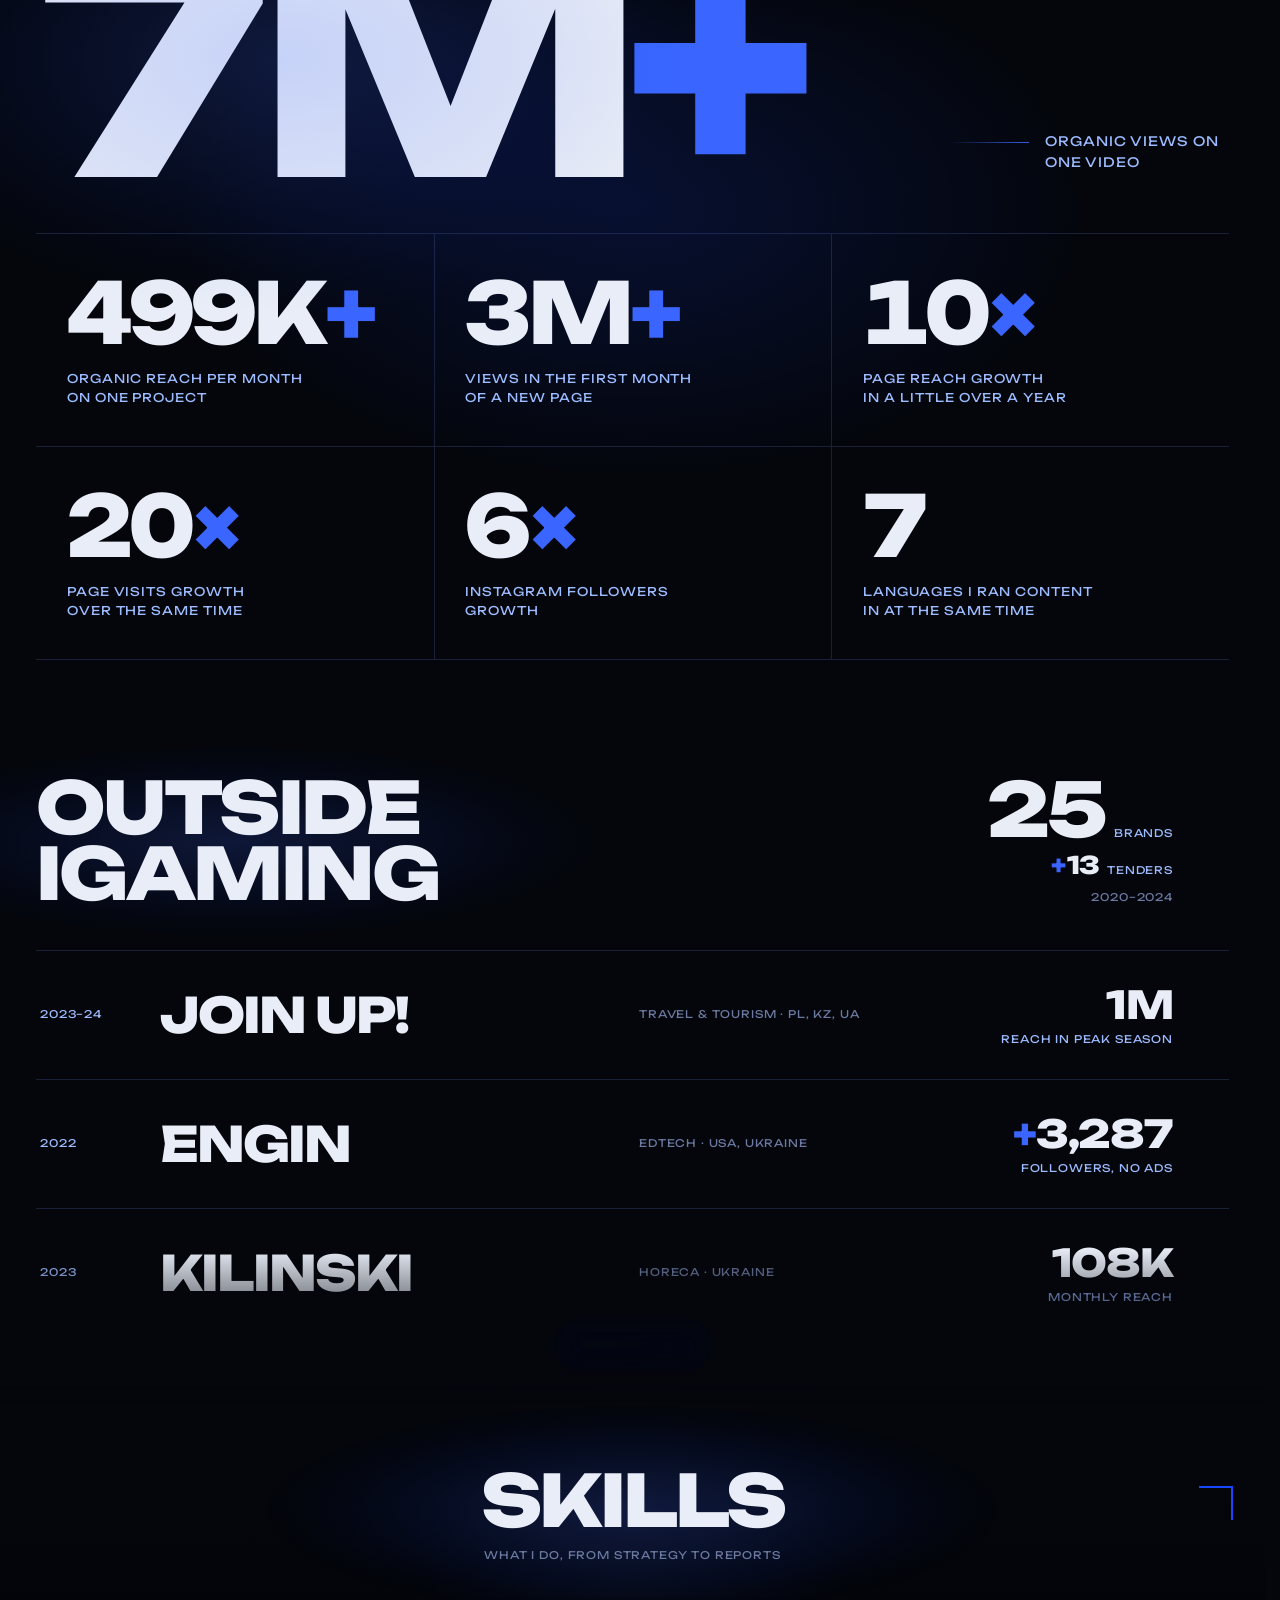
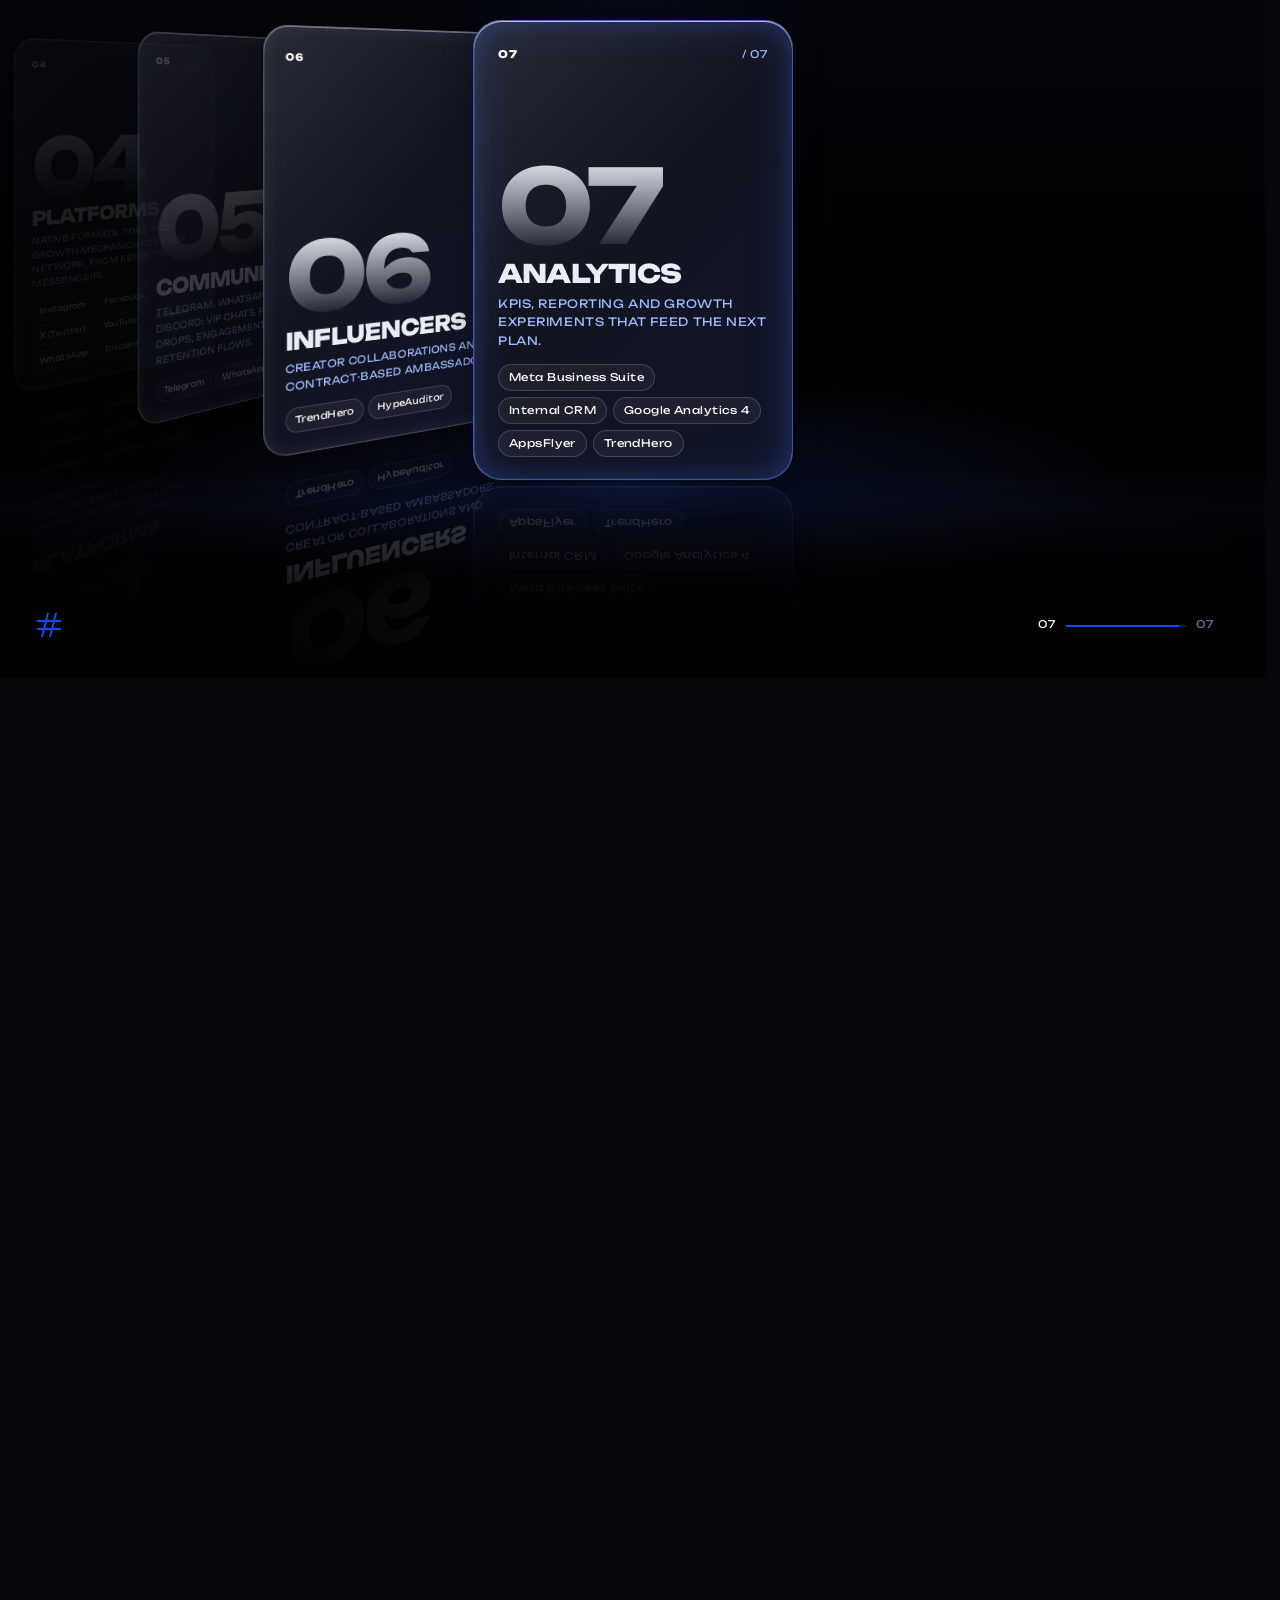
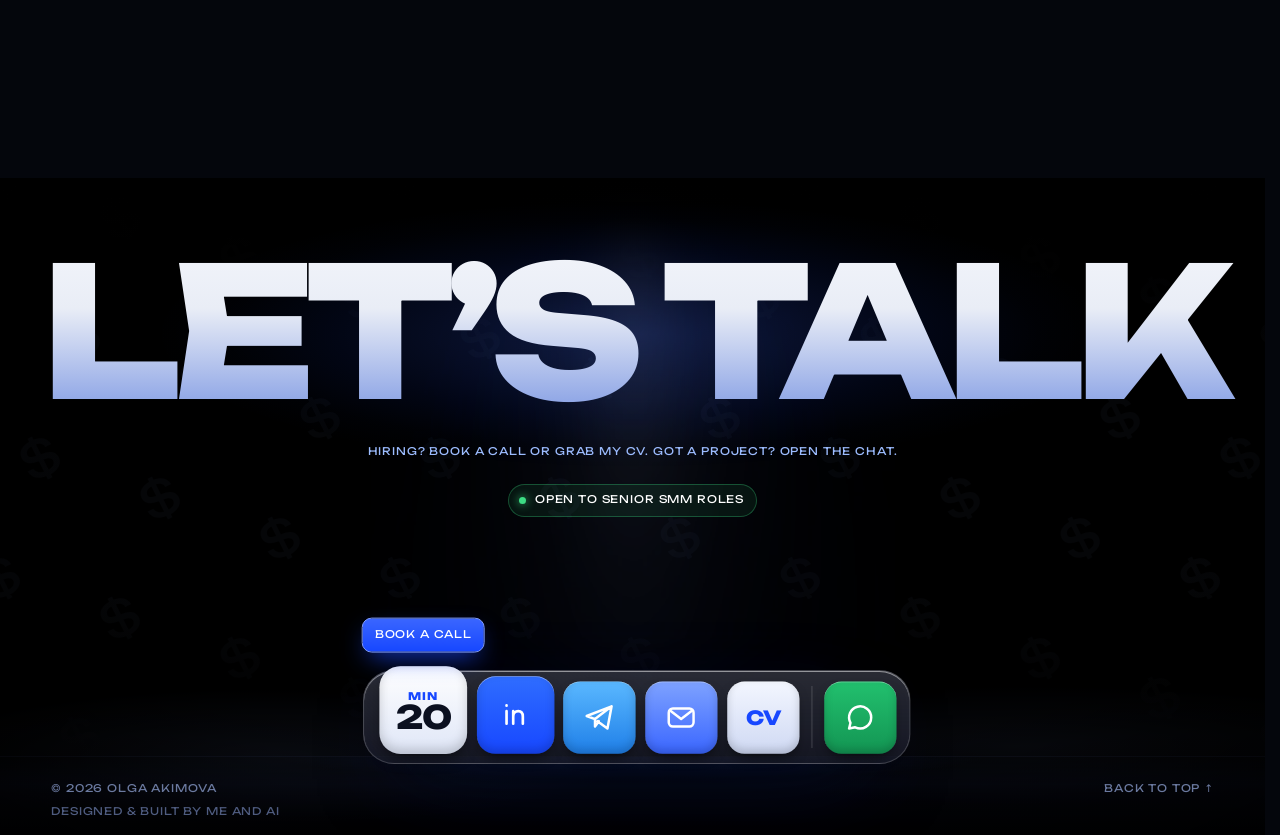
==== commit 7df2e9ca: "Rename the visit stats script to scroll.js so ad-block lists matching track.js don't drop it Co-Auth" ====
--- a/index.html
+++ b/index.html
@@ -24,16 +24,16 @@
   <link rel="preload" href="assets/fonts/unbounded-latin-400-normal.woff2" as="font" type="font/woff2" crossorigin>
   <link rel="preload" href="assets/cat/seq/000.webp?v=20261126a" as="image" media="(min-aspect-ratio: 3/4)">
   <link rel="preload" href="assets/cat/seq-m/000.webp?v=20261126a" as="image" media="(max-aspect-ratio: 3/4)">
-  <link rel="stylesheet" href="css/style.css?v=20261133s">
+  <link rel="stylesheet" href="css/style.css?v=20261133t">
   <!-- scripts start downloading right away but run after the page is parsed, in this order -->
   <script defer src="vendor/lenis.min.js"></script>
-  <script defer src="js/i18n.js?v=20261133s"></script>
-  <script defer src="js/main.js?v=20261133s"></script>
-  <script defer src="js/cases.js?v=20261133s"></script>
-  <script defer src="js/cases-ui.js?v=20261133s"></script>
-  <script defer src="js/skills.js?v=20261133s"></script>
-  <script defer src="js/contact.js?v=20261133s"></script>
-  <script defer src="js/track.js?v=20261133s"></script>
+  <script defer src="js/i18n.js?v=20261133t"></script>
+  <script defer src="js/main.js?v=20261133t"></script>
+  <script defer src="js/cases.js?v=20261133t"></script>
+  <script defer src="js/cases-ui.js?v=20261133t"></script>
+  <script defer src="js/skills.js?v=20261133t"></script>
+  <script defer src="js/contact.js?v=20261133t"></script>
+  <script defer src="js/scroll.js?v=20261133t"></script>
 </head>
 <body class="is-loading">
 
